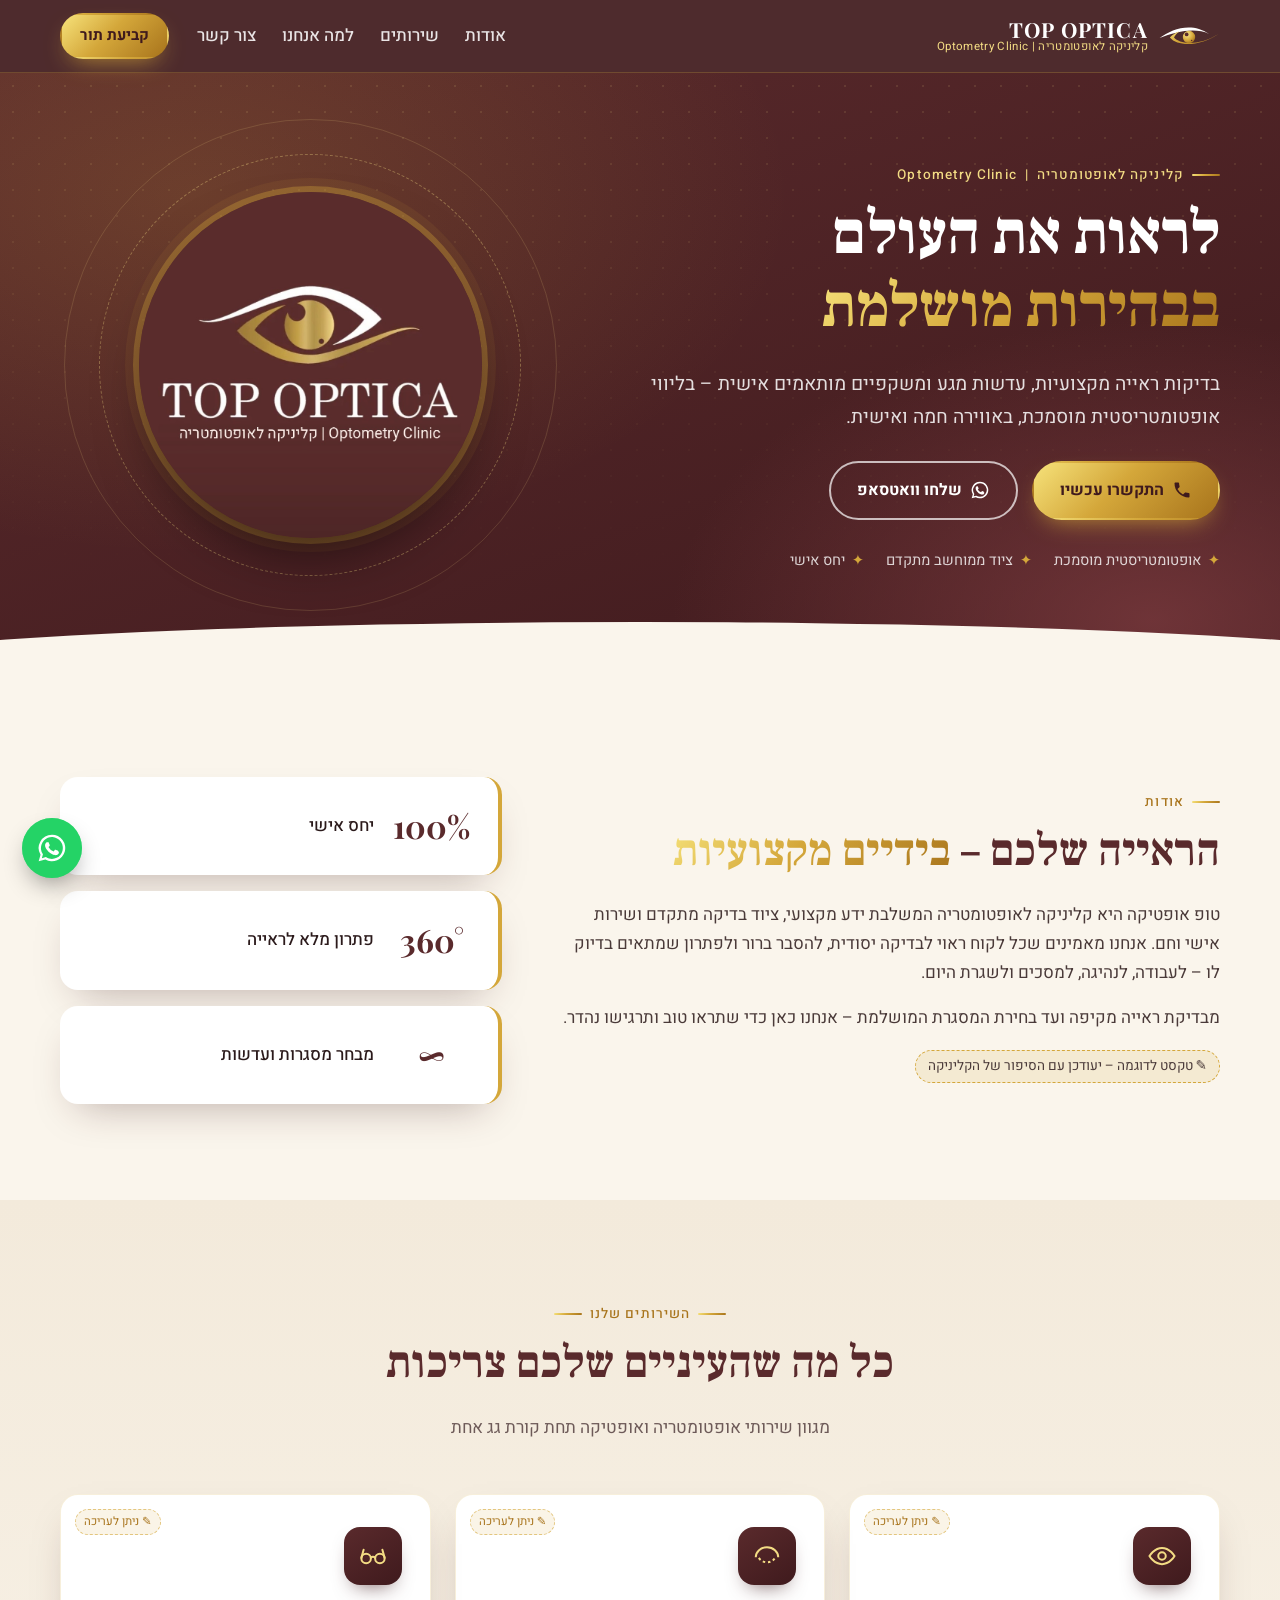
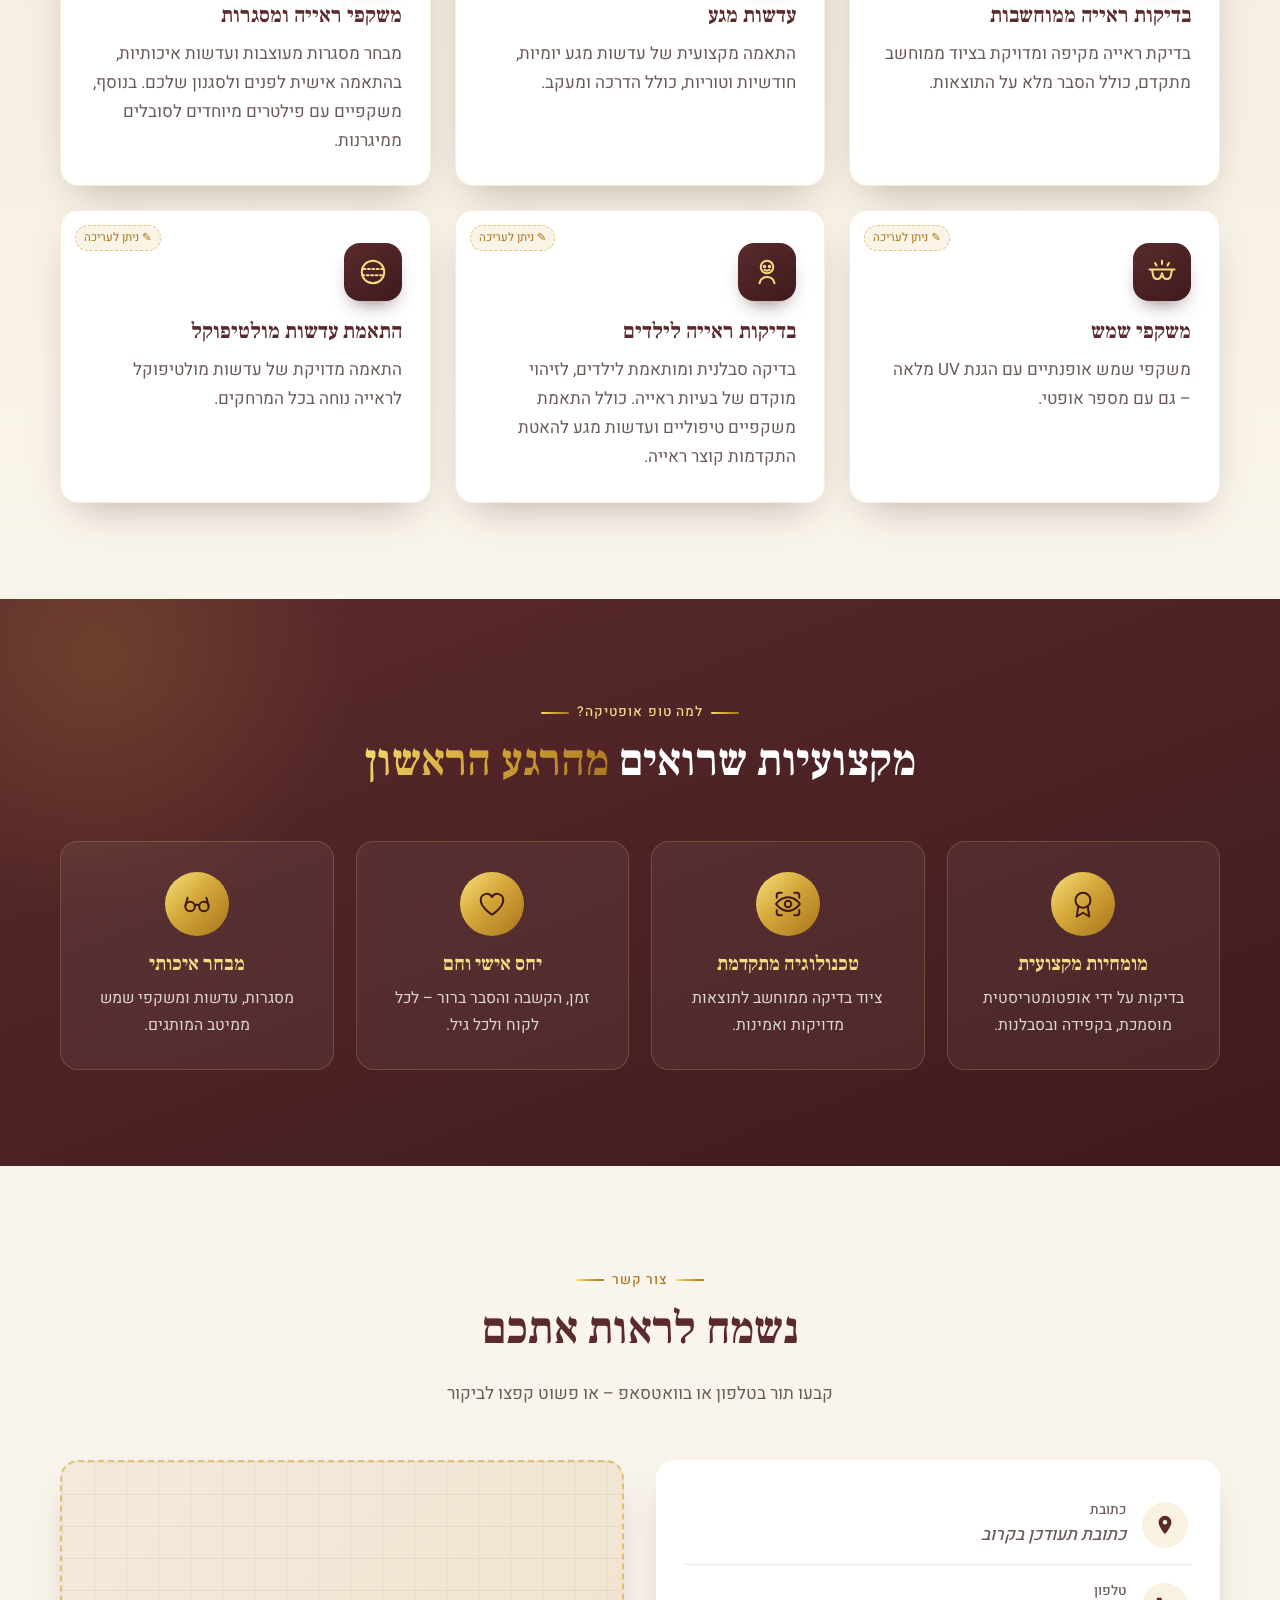
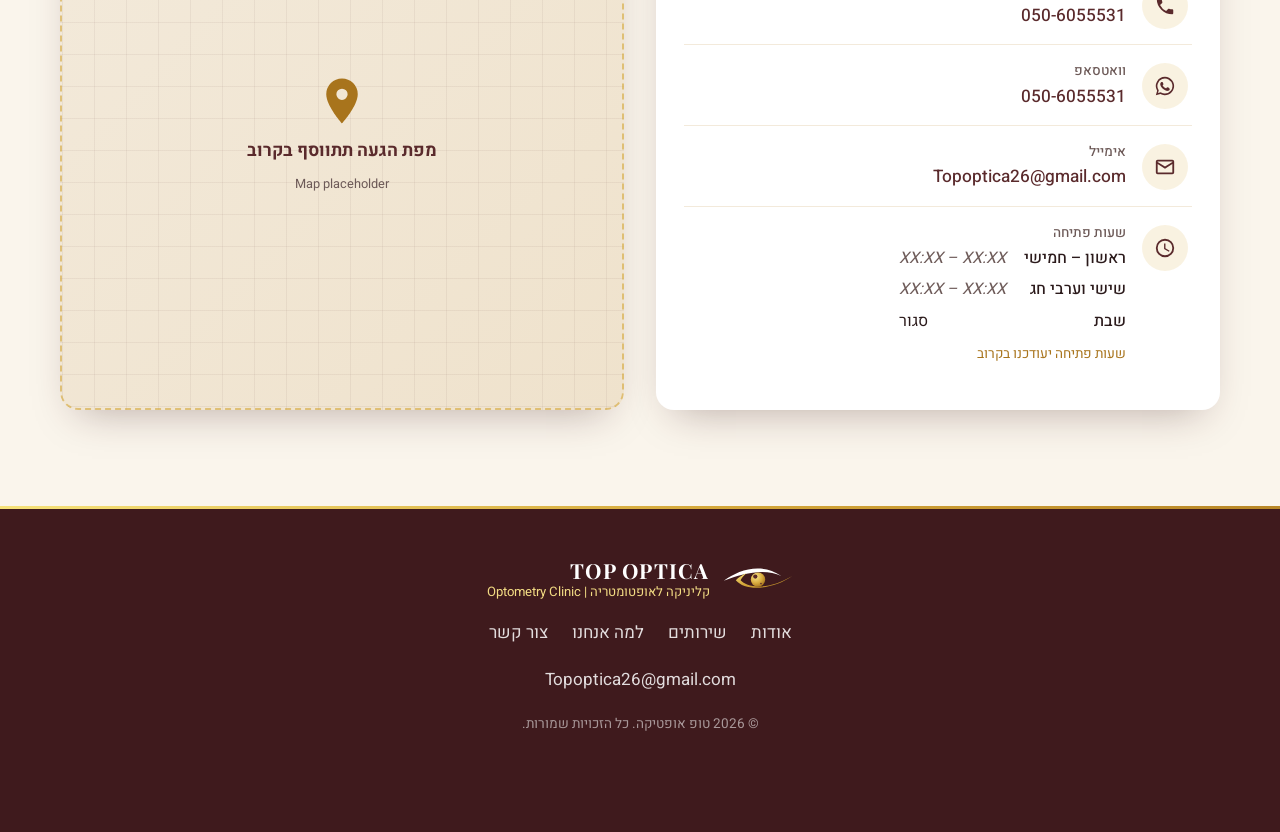
==== index.html @ 01e6b7a3 "Swap logo subtitle sides" ====
<!doctype html>
<html lang="he" dir="rtl">
<head>
  <meta charset="utf-8">
  <meta name="viewport" content="width=device-width, initial-scale=1">
  <title>טופ אופטיקה | Top Optica – קליניקה לאופטומטריה</title>
  <meta name="description" content="טופ אופטיקה – קליניקה לאופטומטריה: בדיקות ראייה ממוחשבות, עדשות מגע, משקפי ראייה ומשקפי שמש, בדיקות ראייה לילדים והתאמת עדשות מולטיפוקל. יחס אישי ומקצועי.">
  <meta name="theme-color" content="#5a2a2c">
  <!-- Open Graph / social share. Update og:url once the site is live. -->
  <meta property="og:type" content="website">
  <meta property="og:locale" content="he_IL">
  <meta property="og:site_name" content="Top Optica | טופ אופטיקה">
  <meta property="og:title" content="טופ אופטיקה | Top Optica – קליניקה לאופטומטריה">
  <meta property="og:description" content="בדיקות ראייה, עדשות מגע ומשקפיים – ביחס אישי ומקצועי.">
  <meta property="og:image" content="assets/logo.jpg">
  <meta property="og:url" content="">
  <meta name="twitter:card" content="summary_large_image">
  <link rel="icon" type="image/svg+xml" href="assets/favicon.svg">
  <link rel="apple-touch-icon" href="assets/logo.jpg">
  <link rel="preconnect" href="https://fonts.googleapis.com">
  <link rel="preconnect" href="https://fonts.gstatic.com" crossorigin>
  <link href="https://fonts.googleapis.com/css2?family=Frank+Ruhl+Libre:wght@500;700;900&family=Heebo:wght@300;400;500;700&family=Playfair+Display:wght@600;700&display=swap" rel="stylesheet">
  <link rel="stylesheet" href="assets/styles.css">
</head>
<body>
  <a class="skip-link" href="#main">דילוג לתוכן הראשי</a>

  <!-- ===== HEADER ===== -->
  <header class="site-header" id="top">
    <div class="container header-inner">
      <a class="brand" href="#top" aria-label="טופ אופטיקה – חזרה לראש העמוד">
        <svg class="brand-mark" viewBox="0 0 120 60" aria-hidden="true" focusable="false"><use href="#eye-mark"/></svg>
        <span class="brand-text">
          <span class="brand-name">TOP OPTICA</span>
          <span class="brand-sub"><span>קליניקה לאופטומטריה</span> | <span lang="en" dir="ltr">Optometry Clinic</span></span>
        </span>
      </a>
      <button class="nav-toggle" aria-expanded="false" aria-controls="site-nav" aria-label="פתיחת תפריט">
        <span></span><span></span><span></span>
      </button>
      <nav class="site-nav" id="site-nav" aria-label="ניווט ראשי">
        <ul>
          <li><a href="#about">אודות</a></li>
          <li><a href="#services">שירותים</a></li>
          <li><a href="#why">למה אנחנו</a></li>
          <li><a href="#contact">צור קשר</a></li>
        </ul>
        <a class="btn btn-gold btn-sm" data-href="tel" href="#contact">קביעת תור</a>
      </nav>
    </div>
  </header>

  <main id="main">
    <!-- ===== HERO ===== -->
    <section class="hero" aria-labelledby="hero-title">
      <div class="hero-deco" aria-hidden="true"></div>
      <div class="container hero-inner">
        <div class="hero-copy reveal">
          <p class="eyebrow"><span>קליניקה לאופטומטריה</span> | <span lang="en" dir="ltr">Optometry Clinic</span></p>
          <h1 id="hero-title">לראות את העולם <span class="gold-text">בבהירות מושלמת</span></h1>
          <p class="lead">בדיקות ראייה מקצועיות, עדשות מגע ומשקפיים מותאמים אישית – בליווי אופטומטריסטית מוסמכת, באווירה חמה ואישית.</p>
          <div class="hero-cta">
            <a class="btn btn-gold" data-href="tel" href="#contact">
              <svg aria-hidden="true" viewBox="0 0 24 24"><use href="#i-phone"/></svg>
              <span>התקשרו עכשיו</span>
            </a>
            <a class="btn btn-outline" data-href="whatsapp" href="#contact" target="_blank" rel="noopener">
              <svg aria-hidden="true" viewBox="0 0 24 24"><use href="#i-whatsapp"/></svg>
              <span>שלחו וואטסאפ</span>
            </a>
          </div>
          <ul class="hero-badges">
            <li>אופטומטריסטית מוסמכת</li>
            <li>ציוד ממוחשב מתקדם</li>
            <li>יחס אישי</li>
          </ul>
        </div>
        <div class="hero-visual reveal" aria-hidden="true">
          <div class="logo-frame">
            <img src="assets/logo-hero.jpg" alt="" width="1072" height="1079">
          </div>
          <div class="ring ring-1"></div>
          <div class="ring ring-2"></div>
        </div>
      </div>
    </section>

    <!-- ===== ABOUT ===== -->
    <section class="section about" id="about" aria-labelledby="about-title">
      <div class="container about-inner">
        <div class="about-text reveal">
          <p class="eyebrow dark">אודות</p>
          <h2 id="about-title">הראייה שלכם – <span class="gold-text">בידיים מקצועיות</span></h2>
          <!-- EDITABLE: about text – replace with the clinic's real story -->
          <p>טופ אופטיקה היא קליניקה לאופטומטריה המשלבת ידע מקצועי, ציוד בדיקה מתקדם ושירות אישי וחם. אנחנו מאמינים שכל לקוח ראוי לבדיקה יסודית, להסבר ברור ולפתרון שמתאים בדיוק לו – לעבודה, לנהיגה, למסכים ולשגרת היום.</p>
          <p>מבדיקת ראייה מקיפה ועד בחירת המסגרת המושלמת – אנחנו כאן כדי שתראו טוב ותרגישו נהדר.</p>
          <p class="placeholder-note" data-placeholder>✎ טקסט לדוגמה – יעודכן עם הסיפור של הקליניקה</p>
        </div>
        <div class="about-stats reveal">
          <div class="stat"><span class="stat-num">100%</span><span class="stat-label">יחס אישי</span></div>
          <div class="stat"><span class="stat-num">360°</span><span class="stat-label">פתרון מלא לראייה</span></div>
          <div class="stat"><span class="stat-num">∞</span><span class="stat-label">מבחר מסגרות ועדשות</span></div>
        </div>
      </div>
    </section>

    <!-- ===== SERVICES (EDITABLE: list is generated from SERVICES in assets/config.js) ===== -->
    <section class="section services" id="services" aria-labelledby="services-title">
      <div class="container">
        <div class="section-head reveal">
          <p class="eyebrow dark">השירותים שלנו</p>
          <h2 id="services-title">כל מה שהעיניים שלכם צריכות</h2>
          <p class="section-sub">מגוון שירותי אופטומטריה ואופטיקה תחת קורת גג אחת</p>
        </div>
        <div class="cards" id="services-list">
          <!-- Cards are rendered by assets/main.js from SITE_CONFIG.services -->
        </div>
        <noscript><p class="section-sub">בדיקות ראייה ממוחשבות · עדשות מגע · משקפי ראייה ומסגרות · משקפי שמש · בדיקות ראייה לילדים · התאמת עדשות מולטיפוקל</p></noscript>
      </div>
    </section>

    <!-- ===== WHY US ===== -->
    <section class="section why" id="why" aria-labelledby="why-title">
      <div class="container">
        <div class="section-head reveal">
          <p class="eyebrow">למה טופ אופטיקה?</p>
          <h2 id="why-title">מקצועיות שרואים <span class="gold-text">מהרגע הראשון</span></h2>
        </div>
        <div class="why-grid">
          <div class="why-item reveal"><div class="why-icon"><svg viewBox="0 0 24 24" aria-hidden="true"><use href="#i-award"/></svg></div><h3>מומחיות מקצועית</h3><p>בדיקות על ידי אופטומטריסטית מוסמכת, בקפידה ובסבלנות.</p></div>
          <div class="why-item reveal"><div class="why-icon"><svg viewBox="0 0 24 24" aria-hidden="true"><use href="#i-scan"/></svg></div><h3>טכנולוגיה מתקדמת</h3><p>ציוד בדיקה ממוחשב לתוצאות מדויקות ואמינות.</p></div>
          <div class="why-item reveal"><div class="why-icon"><svg viewBox="0 0 24 24" aria-hidden="true"><use href="#i-heart"/></svg></div><h3>יחס אישי וחם</h3><p>זמן, הקשבה והסבר ברור – לכל לקוח ולכל גיל.</p></div>
          <div class="why-item reveal"><div class="why-icon"><svg viewBox="0 0 24 24" aria-hidden="true"><use href="#i-glasses"/></svg></div><h3>מבחר איכותי</h3><p>מסגרות, עדשות ומשקפי שמש ממיטב המותגים.</p></div>
        </div>
      </div>
    </section>

    <!-- ===== CONTACT (EDITABLE: all values come from assets/config.js) ===== -->
    <section class="section contact" id="contact" aria-labelledby="contact-title">
      <div class="container">
        <div class="section-head reveal">
          <p class="eyebrow dark">צור קשר</p>
          <h2 id="contact-title">נשמח לראות אתכם</h2>
          <p class="section-sub">קבעו תור בטלפון או בוואטסאפ – או פשוט קפצו לביקור</p>
        </div>
        <div class="contact-grid">
          <ul class="contact-list reveal">
            <li>
              <span class="c-icon"><svg viewBox="0 0 24 24" aria-hidden="true"><use href="#i-pin"/></svg></span>
              <div><h3>כתובת</h3><p data-bind="address">כתובת תעודכן בקרוב</p></div>
            </li>
            <li>
              <span class="c-icon"><svg viewBox="0 0 24 24" aria-hidden="true"><use href="#i-phone"/></svg></span>
              <div><h3>טלפון</h3><p><a data-href="tel" data-bind="phone" href="#contact" dir="ltr">05X-XXXXXXX</a></p></div>
            </li>
            <li>
              <span class="c-icon"><svg viewBox="0 0 24 24" aria-hidden="true"><use href="#i-whatsapp"/></svg></span>
              <div><h3>וואטסאפ</h3><p><a data-href="whatsapp" data-bind="whatsappDisplay" href="#contact" target="_blank" rel="noopener" dir="ltr">05X-XXXXXXX</a></p></div>
            </li>
            <li>
              <span class="c-icon"><svg viewBox="0 0 24 24" aria-hidden="true"><use href="#i-mail"/></svg></span>
              <div><h3>אימייל</h3><p><a data-href="email" data-bind="email" href="mailto:Topoptica26@gmail.com" dir="ltr">Topoptica26@gmail.com</a></p></div>
            </li>
            <li>
              <span class="c-icon"><svg viewBox="0 0 24 24" aria-hidden="true"><use href="#i-clock"/></svg></span>
              <div><h3>שעות פתיחה</h3><table class="hours" id="hours-table"><tbody><tr><td>שעות פתיחה יעודכנו בקרוב</td></tr></tbody></table></div>
            </li>
          </ul>
          <div class="map-box reveal" id="map-box">
            <!-- Map: set SITE_CONFIG.mapEmbedUrl in assets/config.js to show a Google Maps iframe here -->
            <div class="map-placeholder">
              <svg viewBox="0 0 24 24" aria-hidden="true"><use href="#i-pin"/></svg>
              <p>מפת הגעה תתווסף בקרוב</p>
              <span>Map placeholder</span>
            </div>
          </div>
        </div>
      </div>
    </section>
  </main>

  <!-- ===== FOOTER ===== -->
  <footer class="site-footer">
    <div class="container footer-inner">
      <div class="footer-brand">
        <svg class="brand-mark" viewBox="0 0 120 60" aria-hidden="true"><use href="#eye-mark"/></svg>
        <div><strong>TOP OPTICA</strong><span><span>קליניקה לאופטומטריה</span> | <span lang="en" dir="ltr">Optometry Clinic</span></span></div>
      </div>
      <nav class="footer-nav" aria-label="ניווט תחתון">
        <a href="#about">אודות</a><a href="#services">שירותים</a><a href="#why">למה אנחנו</a><a href="#contact">צור קשר</a>
      </nav>
      <p class="footer-email"><a data-href="email" data-bind="email" href="mailto:Topoptica26@gmail.com" dir="ltr">Topoptica26@gmail.com</a></p>
      <div class="footer-social" id="footer-social"></div>
      <p class="copy">© <span id="year">2026</span> טופ אופטיקה. כל הזכויות שמורות.</p>
    </div>
  </footer>

  <!-- Floating WhatsApp button -->
  <a class="wa-float" data-href="whatsapp" href="#contact" target="_blank" rel="noopener" aria-label="שליחת הודעת וואטסאפ">
    <svg viewBox="0 0 24 24" aria-hidden="true"><use href="#i-whatsapp"/></svg>
  </a>

  <!-- ===== SVG SPRITE: eye mark (recreation of the logo symbol, transparent) + icons ===== -->
  <svg width="0" height="0" style="position:absolute" aria-hidden="true">
    <defs>
      <linearGradient id="gold-line" x1="0" y1="0" x2="1" y2="1"><stop offset="0" stop-color="#f6e27a"/><stop offset=".45" stop-color="#d4a73a"/><stop offset="1" stop-color="#a8741c"/></linearGradient>
      <radialGradient id="gold-pupil" cx=".35" cy=".3" r=".8"><stop offset="0" stop-color="#f8e58c"/><stop offset=".55" stop-color="#d9ac3f"/><stop offset="1" stop-color="#9c6a18"/></radialGradient>
      <symbol id="eye-mark" viewBox="0 0 120 60">
        <path class="eye-top" d="M3 33 C28 14 66 2 99 25 C72 12 36 20 3 33 Z" fill="#fff"/>
        <path d="M23 32 C28 27 34 23 41 20 C36 25 33 28 31 32 C42 45 78 49 117 25 C86 47 40 52 23 32 Z" fill="url(#gold-line)"/>
        <circle cx="60" cy="31" r="12" fill="url(#gold-pupil)"/>
        <circle cx="55.5" cy="26" r="3.6" fill="#5a2a2c"/>
        <circle cx="65" cy="37.5" r="1.4" fill="#5a2a2c"/>
      </symbol>
      <symbol id="i-phone" viewBox="0 0 24 24"><path fill="currentColor" d="M6.6 10.8a15.1 15.1 0 0 0 6.6 6.6l2.2-2.2c.3-.3.7-.4 1-.2 1.1.4 2.3.6 3.6.6.6 0 1 .4 1 1V20c0 .6-.4 1-1 1A17 17 0 0 1 3 4c0-.6.4-1 1-1h3.5c.6 0 1 .4 1 1 0 1.3.2 2.5.6 3.6.1.3 0 .7-.2 1z"/></symbol>
      <symbol id="i-whatsapp" viewBox="0 0 24 24"><path fill="currentColor" d="M12 2a10 10 0 0 0-8.6 15.1L2 22l5-1.3A10 10 0 1 0 12 2zm0 18.2c-1.5 0-3-.4-4.3-1.2l-.3-.2-3 .8.8-2.9-.2-.3A8.2 8.2 0 1 1 12 20.2zm4.5-6.1c-.2-.1-1.5-.7-1.7-.8-.2-.1-.4-.1-.6.1l-.8 1c-.1.2-.3.2-.5.1a6.7 6.7 0 0 1-3.3-2.9c-.3-.4.2-.4.7-1.4.1-.2 0-.3 0-.4l-.8-1.8c-.2-.5-.4-.4-.6-.4h-.5c-.2 0-.4.1-.7.3-.2.3-.9.9-.9 2.2s.9 2.5 1 2.7c.1.2 1.8 2.8 4.4 3.9 1.6.7 2.3.8 3.1.6.5-.1 1.5-.6 1.7-1.2.2-.6.2-1.1.2-1.2-.1-.1-.3-.2-.5-.3z"/></symbol>
      <symbol id="i-pin" viewBox="0 0 24 24"><path fill="currentColor" d="M12 2a7 7 0 0 0-7 7c0 5.2 7 13 7 13s7-7.8 7-13a7 7 0 0 0-7-7zm0 9.5A2.5 2.5 0 1 1 12 6.5a2.5 2.5 0 0 1 0 5z"/></symbol>
      <symbol id="i-clock" viewBox="0 0 24 24"><path fill="currentColor" d="M12 2a10 10 0 1 0 0 20 10 10 0 0 0 0-20zm0 18a8 8 0 1 1 0-16 8 8 0 0 1 0 16zm.5-13H11v6l5.2 3.2.8-1.3-4.5-2.7z"/></symbol>
      <symbol id="i-mail" viewBox="0 0 24 24"><path fill="currentColor" d="M4 4h16a2 2 0 0 1 2 2v12a2 2 0 0 1-2 2H4a2 2 0 0 1-2-2V6a2 2 0 0 1 2-2zm0 2v.5l8 5 8-5V6H4zm16 2.8-8 5-8-5V18h16V8.8z"/></symbol>
      <symbol id="i-award" viewBox="0 0 24 24"><path fill="none" stroke="currentColor" stroke-width="1.6" stroke-linecap="round" stroke-linejoin="round" d="M12 15a6 6 0 1 0 0-12 6 6 0 0 0 0 12zM8.2 13.9 7 22l5-3 5 3-1.2-8.1"/></symbol>
      <symbol id="i-scan" viewBox="0 0 24 24"><path fill="none" stroke="currentColor" stroke-width="1.6" stroke-linecap="round" d="M3 7V5a2 2 0 0 1 2-2h2M17 3h2a2 2 0 0 1 2 2v2M21 17v2a2 2 0 0 1-2 2h-2M7 21H5a2 2 0 0 1-2-2v-2M2.5 12S6 6.5 12 6.5 21.5 12 21.5 12 18 17.5 12 17.5 2.5 12 2.5 12z"/><circle cx="12" cy="12" r="2.6" fill="none" stroke="currentColor" stroke-width="1.6"/></symbol>
      <symbol id="i-heart" viewBox="0 0 24 24"><path fill="none" stroke="currentColor" stroke-width="1.6" stroke-linejoin="round" d="M12 20.5S3 15 3 8.8A4.8 4.8 0 0 1 12 6.4a4.8 4.8 0 0 1 9 2.4C21 15 12 20.5 12 20.5z"/></symbol>
      <symbol id="i-glasses" viewBox="0 0 24 24"><g fill="none" stroke="currentColor" stroke-width="1.6" stroke-linecap="round"><circle cx="6.5" cy="14" r="3.8"/><circle cx="17.5" cy="14" r="3.8"/><path d="M10.3 13.4a2.2 2.2 0 0 1 3.4 0M2.7 13.5 4.5 7M21.3 13.5 19.5 7"/></g></symbol>
      <symbol id="i-eye" viewBox="0 0 24 24"><g fill="none" stroke="currentColor" stroke-width="1.6"><path d="M2 12s3.6-6.5 10-6.5S22 12 22 12s-3.6 6.5-10 6.5S2 12 2 12z"/><circle cx="12" cy="12" r="3"/></g></symbol>
      <symbol id="i-lens" viewBox="0 0 24 24"><g fill="none" stroke="currentColor" stroke-width="1.6"><path d="M3 13c0-4.4 4-8 9-8s9 3.6 9 8"/><path d="M5.5 13.5c1.6 2.5 4 3.5 6.5 3.5s4.9-1 6.5-3.5" stroke-dasharray="2 2.2"/></g></symbol>
      <symbol id="i-sun" viewBox="0 0 24 24"><g fill="none" stroke="currentColor" stroke-width="1.6" stroke-linecap="round"><path d="M2 10h20M4 10l1 5.2a3 3 0 0 0 3 2.3h.4a3 3 0 0 0 2.9-2.2L12 12.5l.7 2.8a3 3 0 0 0 2.9 2.2h.4a3 3 0 0 0 3-2.3L20 10"/><path d="M12 3v2.5M6.5 4.8 7.6 6.8M17.5 4.8l-1.1 2"/></g></symbol>
      <symbol id="i-child" viewBox="0 0 24 24"><g fill="none" stroke="currentColor" stroke-width="1.6" stroke-linecap="round"><circle cx="12" cy="8" r="5"/><circle cx="10" cy="7.5" r=".6" fill="currentColor"/><circle cx="14" cy="7.5" r=".6" fill="currentColor"/><path d="M10 10.2c1.2.9 2.8.9 4 0M6 21c.8-3.4 3.2-5 6-5s5.2 1.6 6 5"/></g></symbol>
      <symbol id="i-multi" viewBox="0 0 24 24"><g fill="none" stroke="currentColor" stroke-width="1.6" stroke-linecap="round"><path d="M12 3c5 0 9 4 9 9s-4 9-9 9-9-4-9-9 4-9 9-9z"/><path d="M4.5 9.5h15M3.6 14.5h16.8" stroke-dasharray="1.5 2"/></g></symbol>
    </defs>
  </svg>

  <script src="assets/config.js"></script>
  <script src="assets/main.js"></script>
</body>
</html>
---- assets/styles.css ----
/* ==== Top Optica – styles ==== */
:root{
  --burgundy:#5a2a2c; --burgundy-deep:#3f1a1d; --burgundy-soft:#7a3a3e;
  --gold:#d4a73a; --gold-light:#f3dc84; --gold-dark:#a8741c;
  --cream:#faf5ec; --cream-2:#f3eadb; --ink:#2b1a1b; --muted:#6d5a58; --white:#fff;
  --grad-gold:linear-gradient(135deg,#f6e27a 0%,#d4a73a 45%,#a8741c 100%);
  --radius:18px; --shadow:0 18px 40px -18px rgba(63,26,29,.35);
  --serif:"Frank Ruhl Libre","Playfair Display",Georgia,serif;
  --sans:"Heebo","Assistant",system-ui,-apple-system,"Segoe UI",Arial,sans-serif;
  --header-h:72px;
}
*,*::before,*::after{box-sizing:border-box}
html{scroll-behavior:smooth;scroll-padding-top:calc(var(--header-h) + 12px)}
body{margin:0;font-family:var(--sans);color:var(--ink);background:var(--cream);line-height:1.7;font-size:17px;-webkit-font-smoothing:antialiased;overflow-x:hidden}
img,svg{display:block;max-width:100%}
a{color:inherit}
h1,h2,h3{font-family:var(--serif);line-height:1.2;margin:0 0 .5em;font-weight:700}
p{margin:0 0 1em}
.container{width:min(1160px,100% - 40px);margin-inline:auto}
.skip-link{position:absolute;inset-inline-start:12px;top:-60px;background:var(--gold);color:var(--burgundy-deep);padding:10px 16px;border-radius:10px;z-index:200;font-weight:700;transition:top .2s}
.skip-link:focus{top:12px}
:focus-visible{outline:3px solid var(--gold);outline-offset:3px;border-radius:6px}
.gold-text{background:var(--grad-gold);-webkit-background-clip:text;background-clip:text;color:transparent}
.eyebrow{font-size:.85rem;letter-spacing:.08em;font-weight:500;color:var(--gold-light);margin-bottom:.8em;display:inline-flex;align-items:center;gap:.6em}
.eyebrow::before{content:"";width:28px;height:2px;background:var(--grad-gold);border-radius:2px}
.eyebrow.dark{color:var(--gold-dark)}
.is-placeholder{color:var(--muted);font-style:italic}
.placeholder-note{display:inline-block;font-size:.85rem;background:rgba(212,167,58,.14);color:var(--gold-dark);padding:4px 12px;border-radius:999px;border:1px dashed var(--gold)}

/* Buttons */
.btn{display:inline-flex;align-items:center;justify-content:center;gap:.55em;padding:.85em 1.6em;border-radius:999px;font-weight:700;text-decoration:none;font-size:1rem;border:2px solid transparent;transition:transform .2s,box-shadow .2s,background .2s,color .2s;cursor:pointer;white-space:nowrap}
.btn svg{width:20px;height:20px}
.btn-gold{background:var(--grad-gold);color:var(--burgundy-deep);box-shadow:0 10px 24px -10px rgba(212,167,58,.8)}
.btn-gold:hover{transform:translateY(-2px);box-shadow:0 14px 30px -10px rgba(212,167,58,.9)}
.btn-outline{border-color:rgba(255,255,255,.7);color:var(--white)}
.btn-outline:hover{background:var(--white);color:var(--burgundy)}
.btn-sm{padding:.55em 1.2em;font-size:.95rem}

/* Header */
.site-header{position:sticky;top:0;z-index:100;background:rgba(63,26,29,.92);backdrop-filter:blur(10px);-webkit-backdrop-filter:blur(10px);border-bottom:1px solid rgba(212,167,58,.25);transition:box-shadow .3s}
.site-header.scrolled{box-shadow:0 10px 30px -12px rgba(0,0,0,.45)}
.header-inner{display:flex;align-items:center;justify-content:space-between;height:var(--header-h);gap:16px}
.brand{display:flex;align-items:center;gap:10px;text-decoration:none;color:var(--white)}
.brand-mark{width:62px;height:31px;flex:none}
.brand-text{display:flex;flex-direction:column;line-height:1.1}
.brand-name{font-family:"Playfair Display",var(--serif);font-size:1.3rem;letter-spacing:.06em;font-weight:700}
.brand-sub{font-size:.72rem;color:var(--gold-light);letter-spacing:.03em}
.site-nav{display:flex;align-items:center;gap:28px}
.site-nav ul{list-style:none;display:flex;gap:26px;margin:0;padding:0}
.site-nav ul a{color:rgba(255,255,255,.88);text-decoration:none;font-weight:500;position:relative;padding:6px 0}
.site-nav ul a::after{content:"";position:absolute;inset-inline:0;bottom:0;height:2px;background:var(--grad-gold);transform:scaleX(0);transition:transform .25s}
.site-nav ul a:hover{color:var(--white)}
.site-nav ul a:hover::after{transform:scaleX(1)}
.nav-toggle{display:none;background:none;border:0;width:44px;height:44px;padding:10px;cursor:pointer}
.nav-toggle span{display:block;height:2px;background:var(--white);margin:5px 0;border-radius:2px;transition:transform .3s,opacity .3s}
.nav-open .nav-toggle span:nth-child(1){transform:translateY(7px) rotate(45deg)}
.nav-open .nav-toggle span:nth-child(2){opacity:0}
.nav-open .nav-toggle span:nth-child(3){transform:translateY(-7px) rotate(-45deg)}

/* Hero */
.hero{position:relative;overflow:hidden;color:var(--white);background:radial-gradient(1000px 600px at 15% 20%,rgba(212,167,58,.18),transparent 60%),radial-gradient(800px 500px at 90% 90%,rgba(122,58,62,.8),transparent 60%),linear-gradient(160deg,var(--burgundy) 0%,var(--burgundy-deep) 100%);padding:72px 0 96px}
.hero-deco{position:absolute;inset:0;background-image:radial-gradient(rgba(243,220,132,.12) 1px,transparent 1px);background-size:26px 26px;mask-image:linear-gradient(to bottom,#000,transparent 85%);-webkit-mask-image:linear-gradient(to bottom,#000,transparent 85%);pointer-events:none}
.hero::after{content:"";position:absolute;inset-inline:0;bottom:-1px;height:60px;background:var(--cream);clip-path:ellipse(70% 100% at 50% 100%)}
.hero-inner{position:relative;display:grid;grid-template-columns:1.1fr .9fr;align-items:center;gap:48px}
.hero h1{font-size:clamp(2.2rem,5vw,3.8rem);font-weight:900;margin-bottom:.4em}
.hero h1 .gold-text{display:inline-block}
.lead{font-size:clamp(1.05rem,1.6vw,1.2rem);color:rgba(255,255,255,.85);max-width:34em}
.hero-cta{display:flex;flex-wrap:wrap;gap:14px;margin:28px 0}
.hero-badges{list-style:none;display:flex;flex-wrap:wrap;gap:10px 22px;padding:0;margin:0;font-size:.92rem;color:rgba(255,255,255,.8)}
.hero-badges li::before{content:"✦";color:var(--gold);margin-inline-end:.45em}
.hero-visual{position:relative;display:grid;place-items:center;aspect-ratio:1;max-width:440px;justify-self:center;width:100%}
.logo-frame{position:relative;z-index:2;width:78%;border-radius:50%;overflow:hidden;box-shadow:0 30px 60px -20px rgba(0,0,0,.6),0 0 0 6px rgba(212,167,58,.35),0 0 0 14px rgba(212,167,58,.08);animation:float 6s ease-in-out infinite}
.logo-frame img{width:100%;height:auto;transform:scale(1.18)}
.ring{position:absolute;border-radius:50%;border:1px solid rgba(243,220,132,.35)}
.ring-1{inset:2%;animation:spin 40s linear infinite;border-style:dashed}
.ring-2{inset:-6%;border-color:rgba(243,220,132,.15)}
@keyframes float{0%,100%{transform:translateY(0)}50%{transform:translateY(-10px)}}
@keyframes spin{to{transform:rotate(360deg)}}

/* Sections */
.section{padding:96px 0}
.section h2{font-size:clamp(1.9rem,3.6vw,2.8rem);color:var(--burgundy)}
.section-head{text-align:center;max-width:680px;margin:0 auto 52px}
.section-head .eyebrow::after{content:"";width:28px;height:2px;background:var(--grad-gold);border-radius:2px}
.section-sub{color:var(--muted);font-size:1.08rem}

/* About */
.about-inner{display:grid;grid-template-columns:1.2fr .8fr;gap:56px;align-items:center}
.about-text p{color:#4a3a39}
.about-stats{display:grid;gap:16px}
.stat{background:var(--white);border-radius:var(--radius);padding:22px 26px;box-shadow:var(--shadow);display:flex;align-items:center;gap:18px;border-inline-start:4px solid var(--gold)}
.stat-num{font-family:"Playfair Display",var(--serif);font-size:2rem;font-weight:700;color:var(--burgundy);min-width:80px;direction:ltr;text-align:center}
.stat-label{font-weight:500;color:var(--ink)}

/* Services */
.services{background:linear-gradient(180deg,var(--cream-2),var(--cream))}
.cards{display:grid;grid-template-columns:repeat(3,1fr);gap:24px}
.card{position:relative;background:var(--white);border-radius:var(--radius);padding:32px 28px 30px;box-shadow:var(--shadow);border:1px solid rgba(212,167,58,.18);transition:transform .3s,box-shadow .3s,border-color .3s;overflow:hidden}
.card::before{content:"";position:absolute;inset-inline:0;top:0;height:4px;background:var(--grad-gold);transform:scaleX(0);transform-origin:right;transition:transform .35s}
.card:hover{transform:translateY(-6px);box-shadow:0 26px 50px -20px rgba(63,26,29,.45);border-color:rgba(212,167,58,.5)}
.card:hover::before{transform:scaleX(1)}
.card-icon{width:58px;height:58px;border-radius:16px;display:grid;place-items:center;background:linear-gradient(145deg,var(--burgundy),var(--burgundy-deep));color:var(--gold-light);margin-bottom:18px;box-shadow:0 10px 20px -10px rgba(63,26,29,.7)}
.card-icon svg{width:30px;height:30px}
.card h3{font-size:1.35rem;color:var(--burgundy)}
.card p{color:var(--muted);margin:0}
.edit-badge{position:absolute;top:14px;inset-inline-end:14px;font-size:.72rem;color:var(--gold-dark);background:rgba(212,167,58,.12);border:1px dashed rgba(212,167,58,.6);padding:2px 8px;border-radius:999px}

/* Why */
.why{background:linear-gradient(160deg,var(--burgundy) 0%,var(--burgundy-deep) 100%);color:var(--white);position:relative;overflow:hidden}
.why::before{content:"";position:absolute;width:520px;height:520px;border-radius:50%;background:radial-gradient(circle,rgba(212,167,58,.18),transparent 70%);top:-200px;left:-160px}
.why h2{color:var(--white)}
.why-grid{position:relative;display:grid;grid-template-columns:repeat(4,1fr);gap:22px}
.why-item{text-align:center;padding:30px 22px;border-radius:var(--radius);background:rgba(255,255,255,.05);border:1px solid rgba(243,220,132,.18);transition:background .3s,transform .3s}
.why-item:hover{background:rgba(255,255,255,.09);transform:translateY(-4px)}
.why-icon{width:64px;height:64px;margin:0 auto 16px;border-radius:50%;display:grid;place-items:center;background:var(--grad-gold);color:var(--burgundy-deep)}
.why-icon svg{width:30px;height:30px}
.why-item h3{font-size:1.25rem;color:var(--gold-light)}
.why-item p{color:rgba(255,255,255,.8);margin:0;font-size:.98rem}

/* Contact */
.contact-grid{display:grid;grid-template-columns:1fr 1fr;gap:32px;align-items:stretch}
.contact-list{list-style:none;margin:0;padding:28px;background:var(--white);border-radius:var(--radius);box-shadow:var(--shadow);display:grid;gap:4px}
.contact-list li{display:flex;gap:16px;align-items:flex-start;padding:14px 4px;border-bottom:1px solid var(--cream-2)}
.contact-list li:last-child{border-bottom:0}
.contact-list h3{font-family:var(--sans);font-size:.85rem;font-weight:500;color:var(--muted);margin:0 0 2px}
.contact-list p{margin:0;font-weight:500;font-size:1.08rem}
.contact-list a{text-decoration:none;color:var(--burgundy)}
.contact-list a:hover{text-decoration:underline}
.contact-list a.is-placeholder{color:var(--muted)}
.c-icon{flex:none;width:46px;height:46px;border-radius:50%;display:grid;place-items:center;background:rgba(212,167,58,.15);color:var(--burgundy)}
.c-icon svg{width:22px;height:22px}
.hours{border-collapse:collapse;font-size:1rem}
.hours th{text-align:start;font-weight:500;padding:2px 0 2px 18px;white-space:nowrap}
.hours td{padding:2px 0;direction:ltr;text-align:left}
.hours .hours-note{direction:rtl;text-align:right;font-size:.85rem;color:var(--gold-dark);padding-top:6px}
.map-box{border-radius:var(--radius);overflow:hidden;min-height:360px;box-shadow:var(--shadow);background:linear-gradient(135deg,var(--cream-2),#efe2cc)}
.map-box iframe{width:100%;height:100%;min-height:360px;border:0;display:block}
.map-placeholder{height:100%;min-height:360px;display:flex;flex-direction:column;align-items:center;justify-content:center;gap:8px;text-align:center;color:var(--burgundy);background-image:linear-gradient(rgba(90,42,44,.06) 1px,transparent 1px),linear-gradient(90deg,rgba(90,42,44,.06) 1px,transparent 1px);background-size:32px 32px;border:2px dashed rgba(212,167,58,.6);border-radius:var(--radius)}
.map-placeholder svg{width:54px;height:54px;color:var(--gold-dark);animation:bob 2.4s ease-in-out infinite}
.map-placeholder p{margin:0;font-weight:700;font-size:1.1rem}
.map-placeholder span{font-size:.8rem;color:var(--muted)}
@keyframes bob{0%,100%{transform:translateY(0)}50%{transform:translateY(-8px)}}

/* Footer */
.site-footer{background:var(--burgundy-deep);color:rgba(255,255,255,.75);padding:48px 0 96px;border-top:3px solid transparent;border-image:var(--grad-gold) 1}
.footer-inner{display:grid;gap:18px;justify-items:center;text-align:center}
.footer-brand{display:flex;align-items:center;gap:12px;color:var(--white)}
.footer-brand .brand-mark{width:72px;height:36px}
.footer-brand div{display:flex;flex-direction:column;text-align:start;line-height:1.3}
.footer-brand strong{font-family:"Playfair Display",var(--serif);font-size:1.3rem;letter-spacing:.06em}
.footer-brand span{font-size:.82rem;color:var(--gold-light)}
.footer-nav{display:flex;flex-wrap:wrap;justify-content:center;gap:8px 24px}
.footer-nav a,.footer-social a,.footer-email a{text-decoration:none;color:rgba(255,255,255,.85)}
.footer-nav a:hover,.footer-social a:hover,.footer-email a:hover{color:var(--gold-light)}
.footer-email{margin:0}
.footer-social{display:flex;gap:18px}
.footer-social:empty{display:none}
.copy{font-size:.85rem;margin:0;color:rgba(255,255,255,.55)}

/* Floating WhatsApp */
.wa-float{position:fixed;bottom:22px;left:22px;z-index:120;width:60px;height:60px;border-radius:50%;background:#25d366;color:#fff;display:grid;place-items:center;box-shadow:0 12px 26px -8px rgba(0,0,0,.45);transition:transform .25s}
.wa-float svg{width:32px;height:32px}
.wa-float::before{content:"";position:absolute;inset:0;border-radius:50%;background:#25d366;opacity:.5;animation:pulse 2.4s ease-out infinite;z-index:-1}
.wa-float:hover{transform:scale(1.08)}
@keyframes pulse{0%{transform:scale(1);opacity:.5}100%{transform:scale(1.6);opacity:0}}

/* Reveal */
.reveal{opacity:0;transform:translateY(24px);transition:opacity .8s ease,transform .8s ease;transition-delay:var(--d,0ms)}
.reveal.in{opacity:1;transform:none}
.no-js .reveal{opacity:1;transform:none}

/* Responsive */
@media (max-width:1000px){
  .cards{grid-template-columns:repeat(2,1fr)}
  .why-grid{grid-template-columns:repeat(2,1fr)}
}
@media (max-width:860px){
  :root{--header-h:64px}
  .nav-toggle{display:block}
  .site-nav{position:fixed;inset:var(--header-h) 0 auto 0;flex-direction:column;align-items:stretch;gap:12px;background:var(--burgundy-deep);padding:18px 20px 26px;border-bottom:1px solid rgba(212,167,58,.3);transform:translateY(-110%);visibility:hidden;transition:transform .35s ease,visibility .35s;z-index:-1}
  .nav-open .site-nav{transform:none;visibility:visible}
  .site-nav ul{flex-direction:column;gap:0}
  .site-nav ul a{display:block;padding:12px 4px;border-bottom:1px solid rgba(255,255,255,.08);font-size:1.1rem}
  .site-nav .btn{align-self:flex-start}
  .hero{padding:44px 0 84px}
  .hero-inner{grid-template-columns:1fr;gap:32px;text-align:center}
  .hero-copy{order:2}
  .hero-visual{order:1;max-width:260px}
  .hero .eyebrow{justify-content:center}
  .lead{margin-inline:auto}
  .hero-cta,.hero-badges{justify-content:center}
  .about-inner,.contact-grid{grid-template-columns:1fr;gap:32px}
  .section{padding:72px 0}
}
@media (max-width:560px){
  body{font-size:16px}
  .cards,.why-grid{grid-template-columns:1fr}
  .brand-mark{width:50px;height:25px}
  .brand-name{font-size:1.1rem}
  .hero-cta .btn{flex:1 1 100%}
  .contact-list{padding:18px}
  .wa-float{width:54px;height:54px;bottom:16px;left:16px}
}
@media (prefers-reduced-motion:reduce){
  *,*::before,*::after{animation:none!important;transition:none!important;scroll-behavior:auto!important}
  .reveal{opacity:1;transform:none}
}
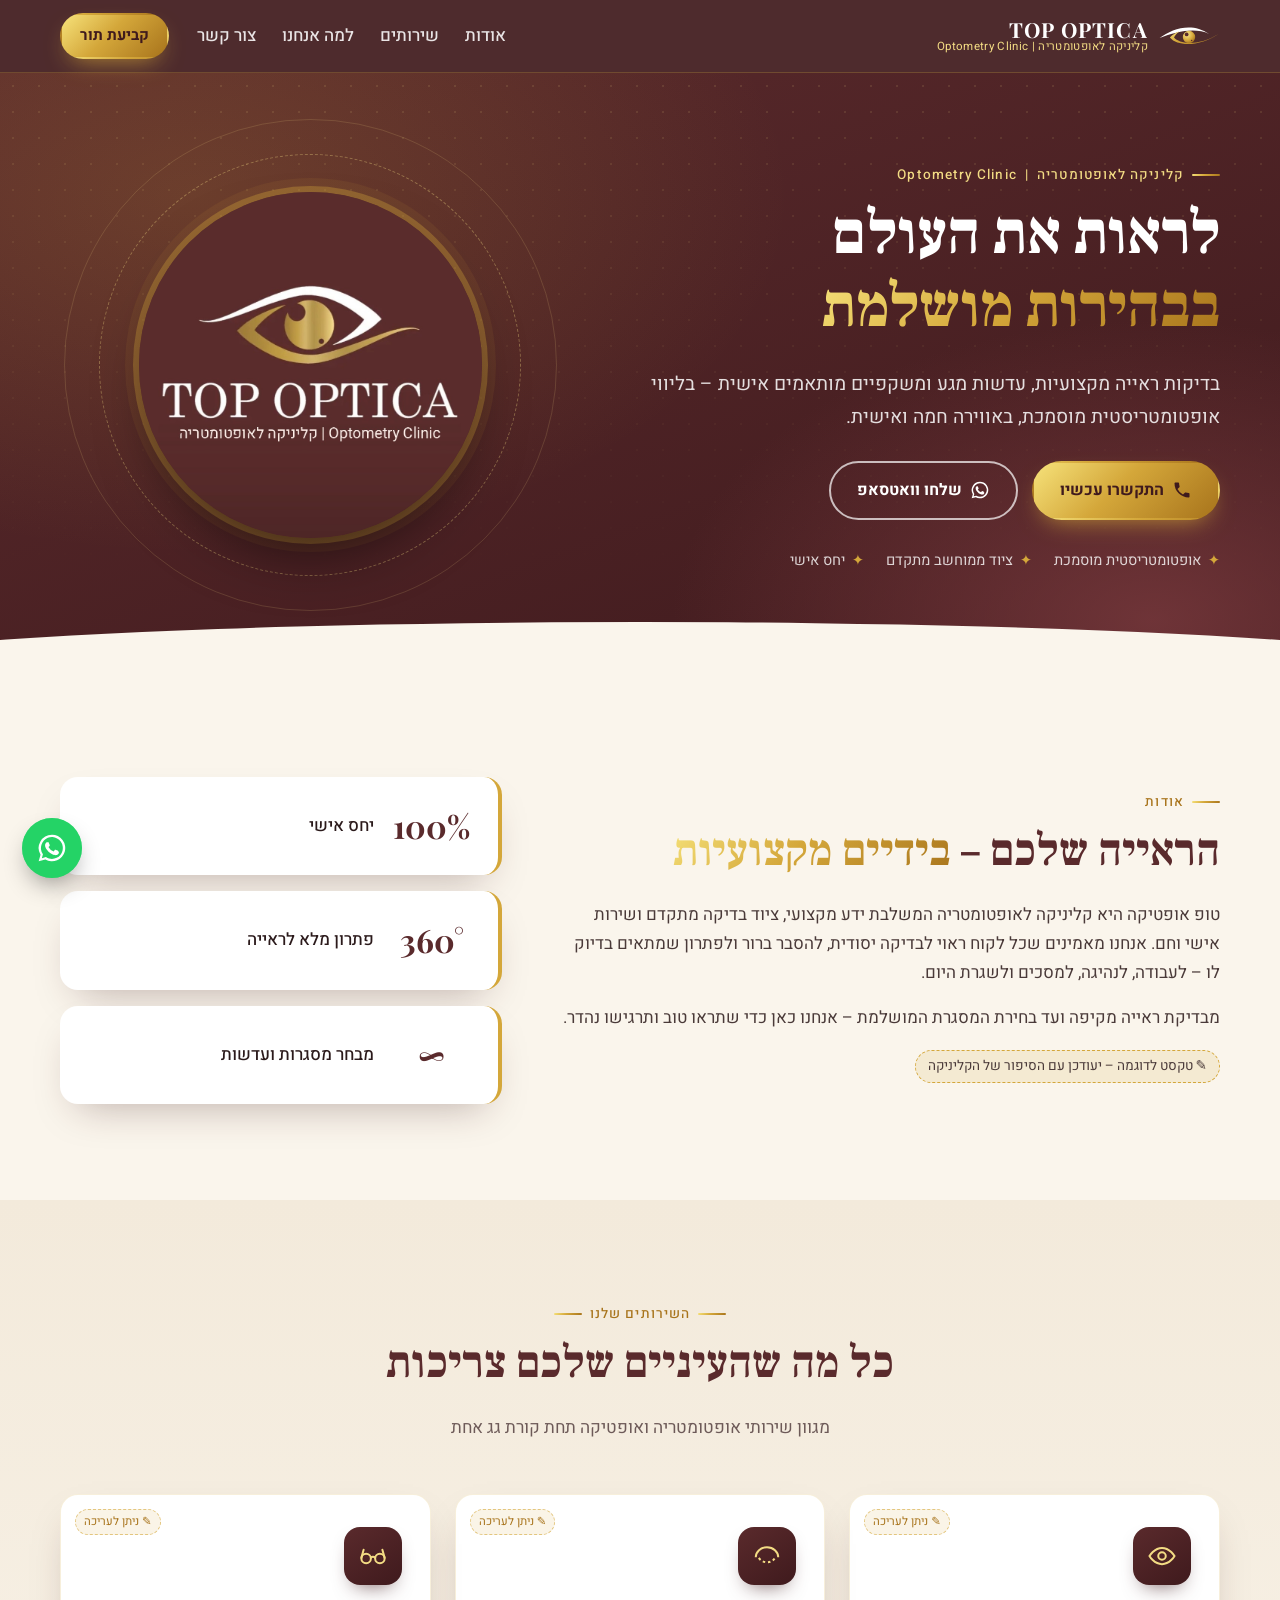
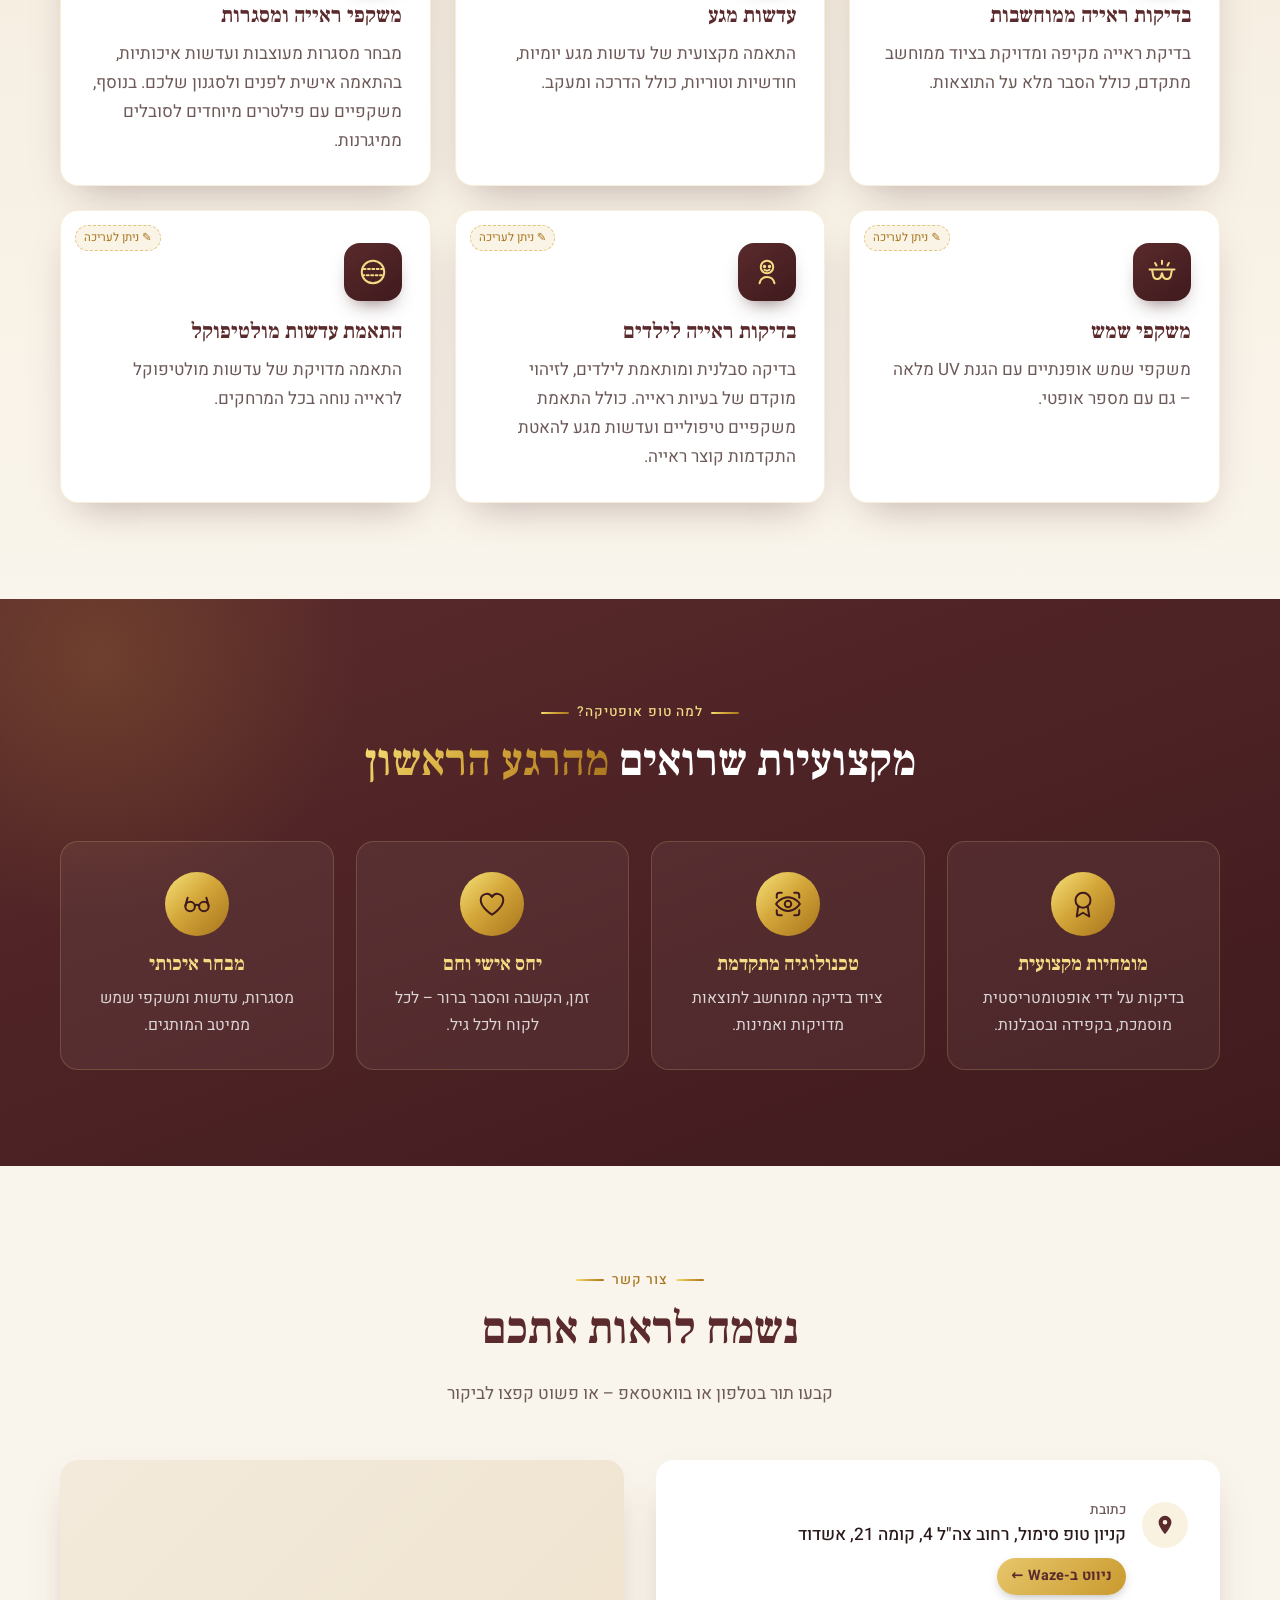
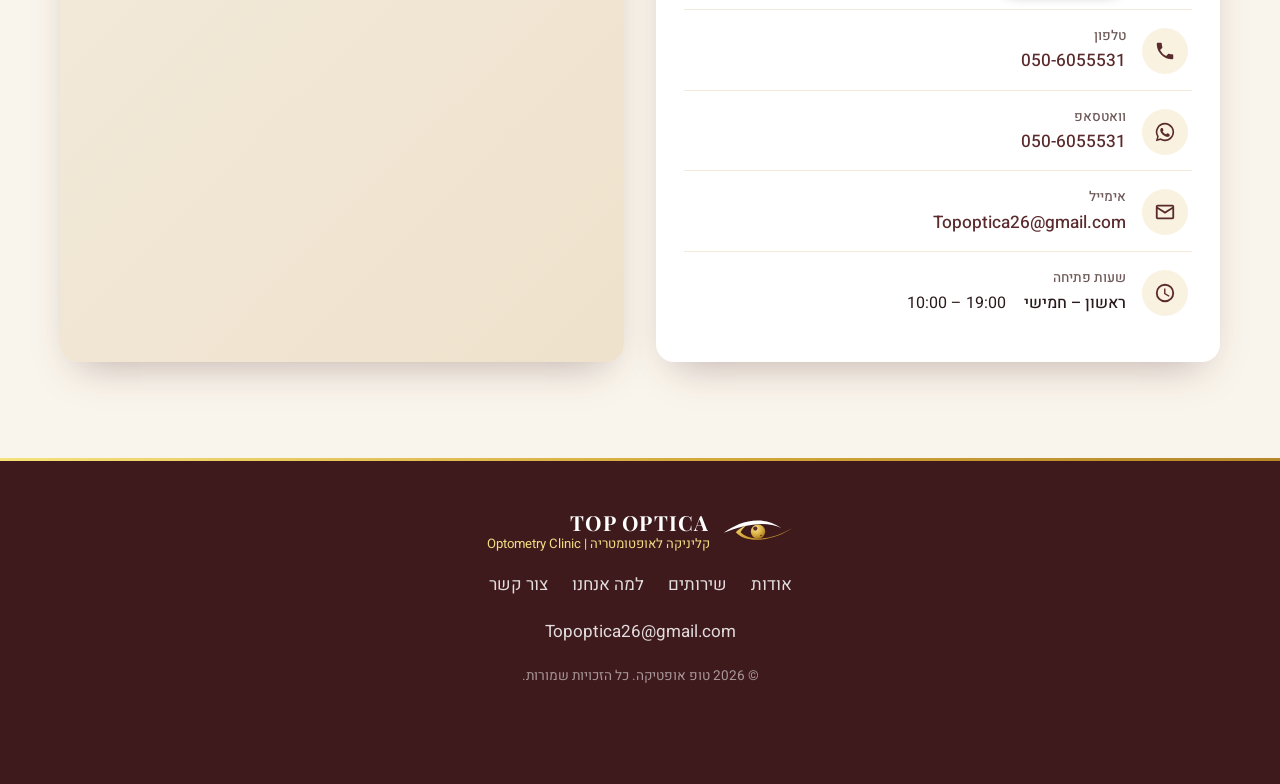
==== commit 1762def5: "Add address, hours, map and Waze link" ====
--- a/index.html
+++ b/index.html
@@ -147,7 +147,7 @@
           <ul class="contact-list reveal">
             <li>
               <span class="c-icon"><svg viewBox="0 0 24 24" aria-hidden="true"><use href="#i-pin"/></svg></span>
-              <div><h3>כתובת</h3><p data-bind="address">כתובת תעודכן בקרוב</p></div>
+              <div><h3>כתובת</h3><p data-bind="address">קניון טופ סימול, רחוב צה"ל 4, קומה 21, אשדוד</p><a class="waze-link" id="waze-link" href="#" target="_blank" rel="noopener" hidden>ניווט ב-Waze ←</a></div>
             </li>
             <li>
               <span class="c-icon"><svg viewBox="0 0 24 24" aria-hidden="true"><use href="#i-phone"/></svg></span>
--- a/assets/styles.css
+++ b/assets/styles.css
@@ -205,3 +205,6 @@
   *,*::before,*::after{animation:none!important;transition:none!important;scroll-behavior:auto!important}
   .reveal{opacity:1;transform:none}
 }
+
+.waze-link{display:inline-flex;align-items:center;gap:.35em;margin-top:.5rem;padding:.4rem .9rem;border-radius:999px;background:linear-gradient(135deg,#e7c66b,#c99a2e);color:#4a1f23;font-weight:700;font-size:.9rem;text-decoration:none;box-shadow:0 4px 12px -4px rgba(0,0,0,.35)}
+.waze-link:hover{filter:brightness(1.07)}
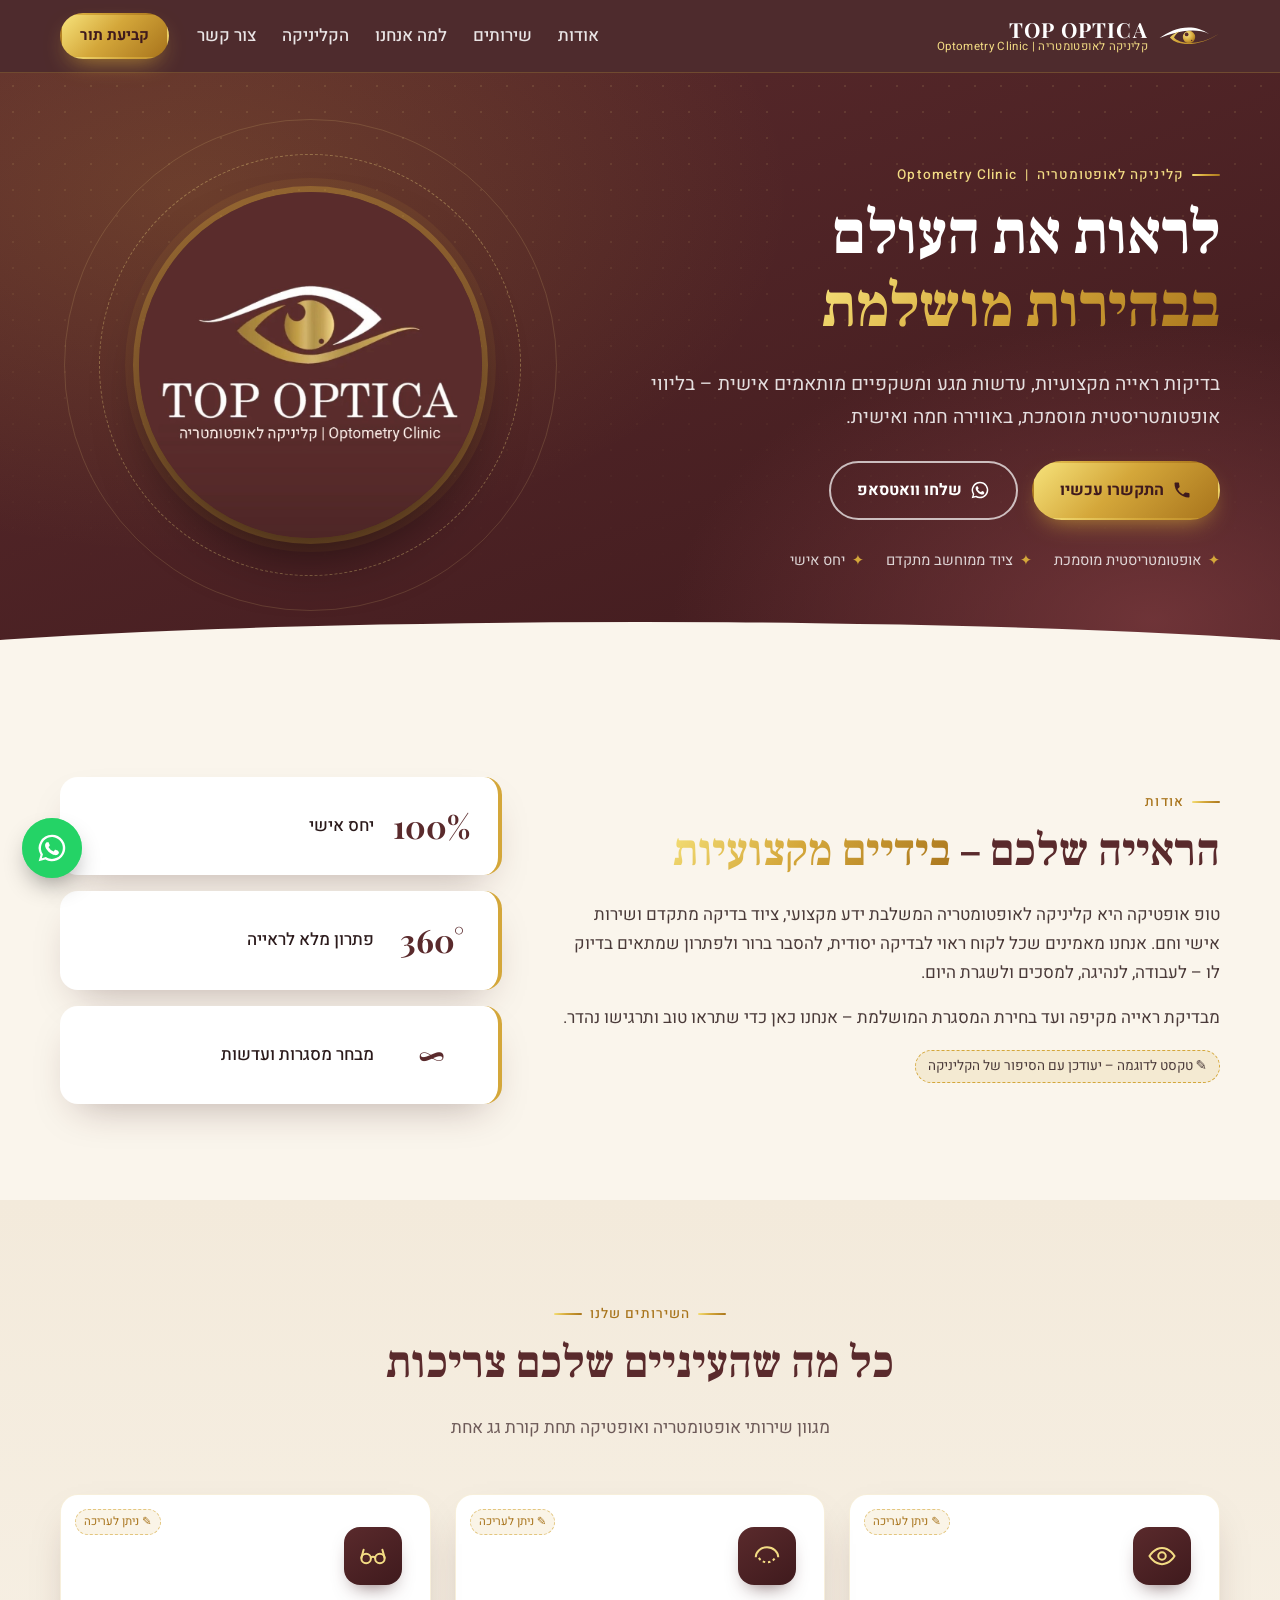
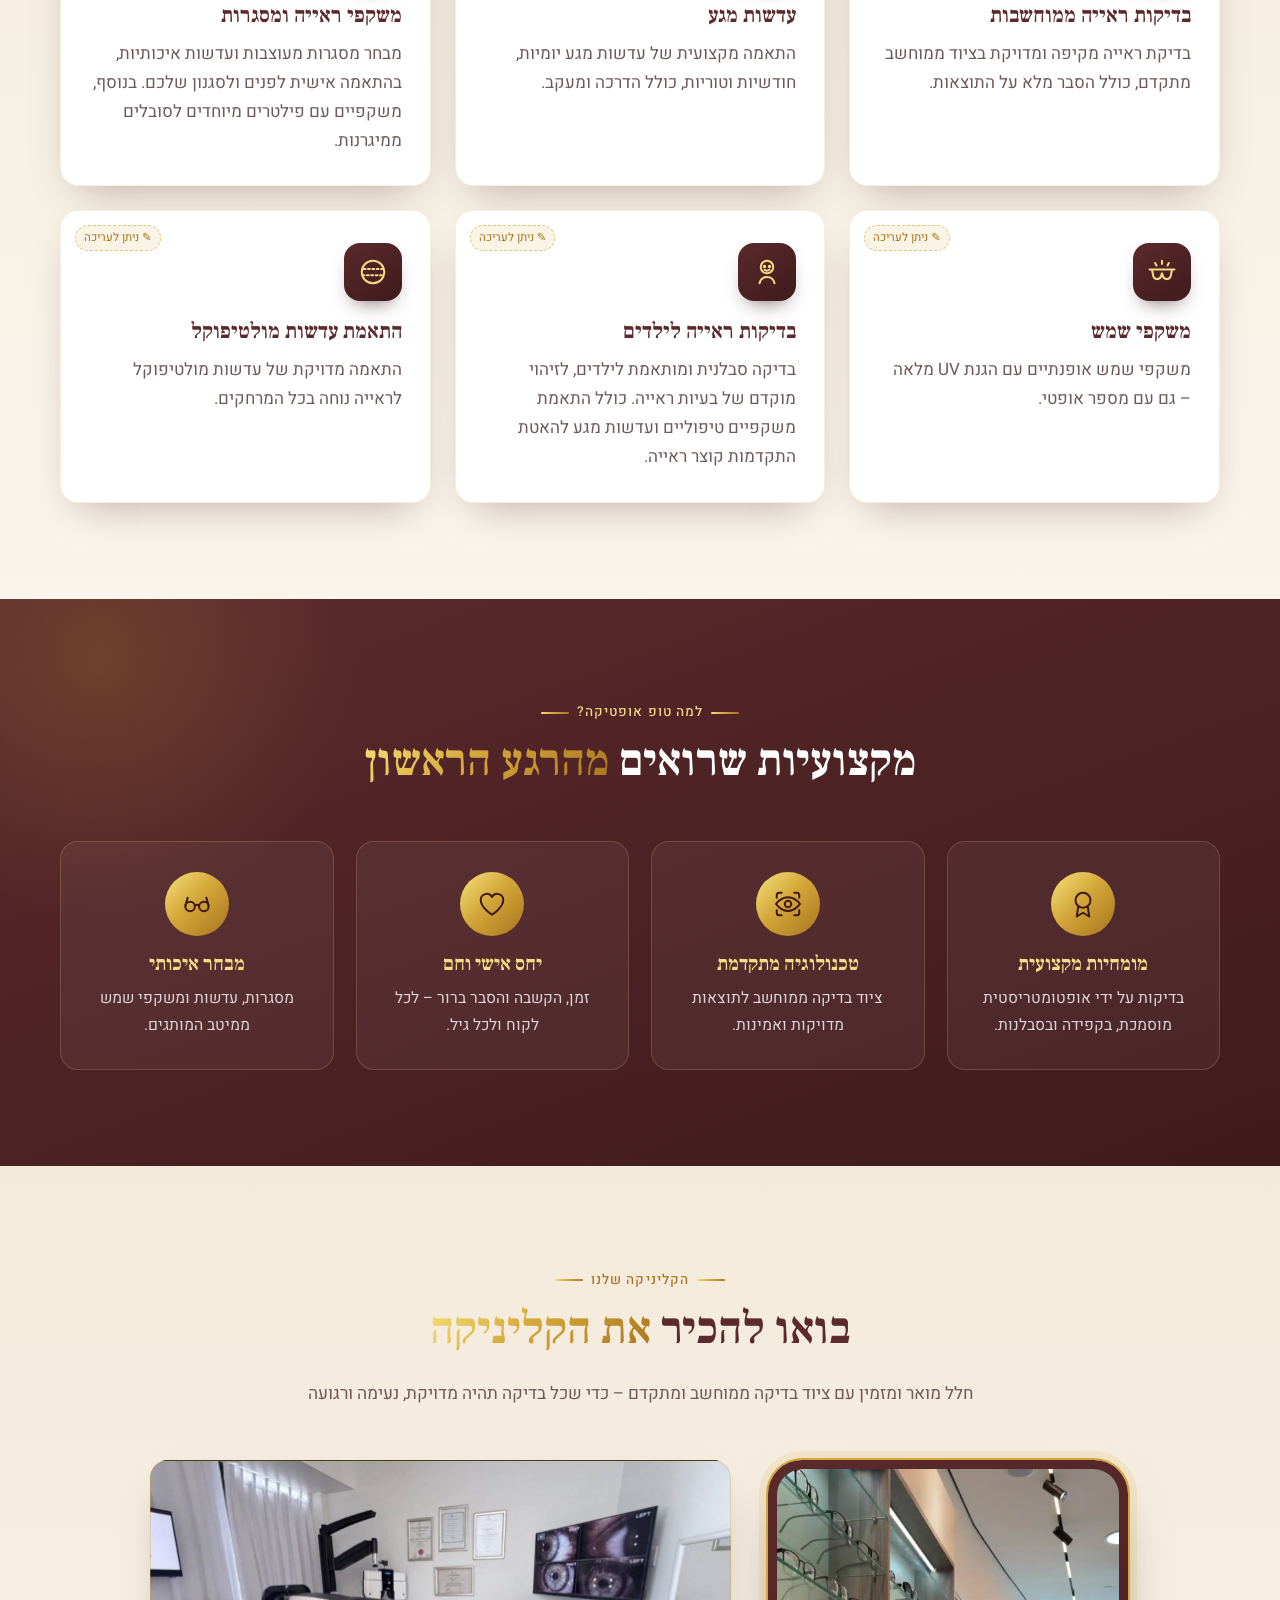
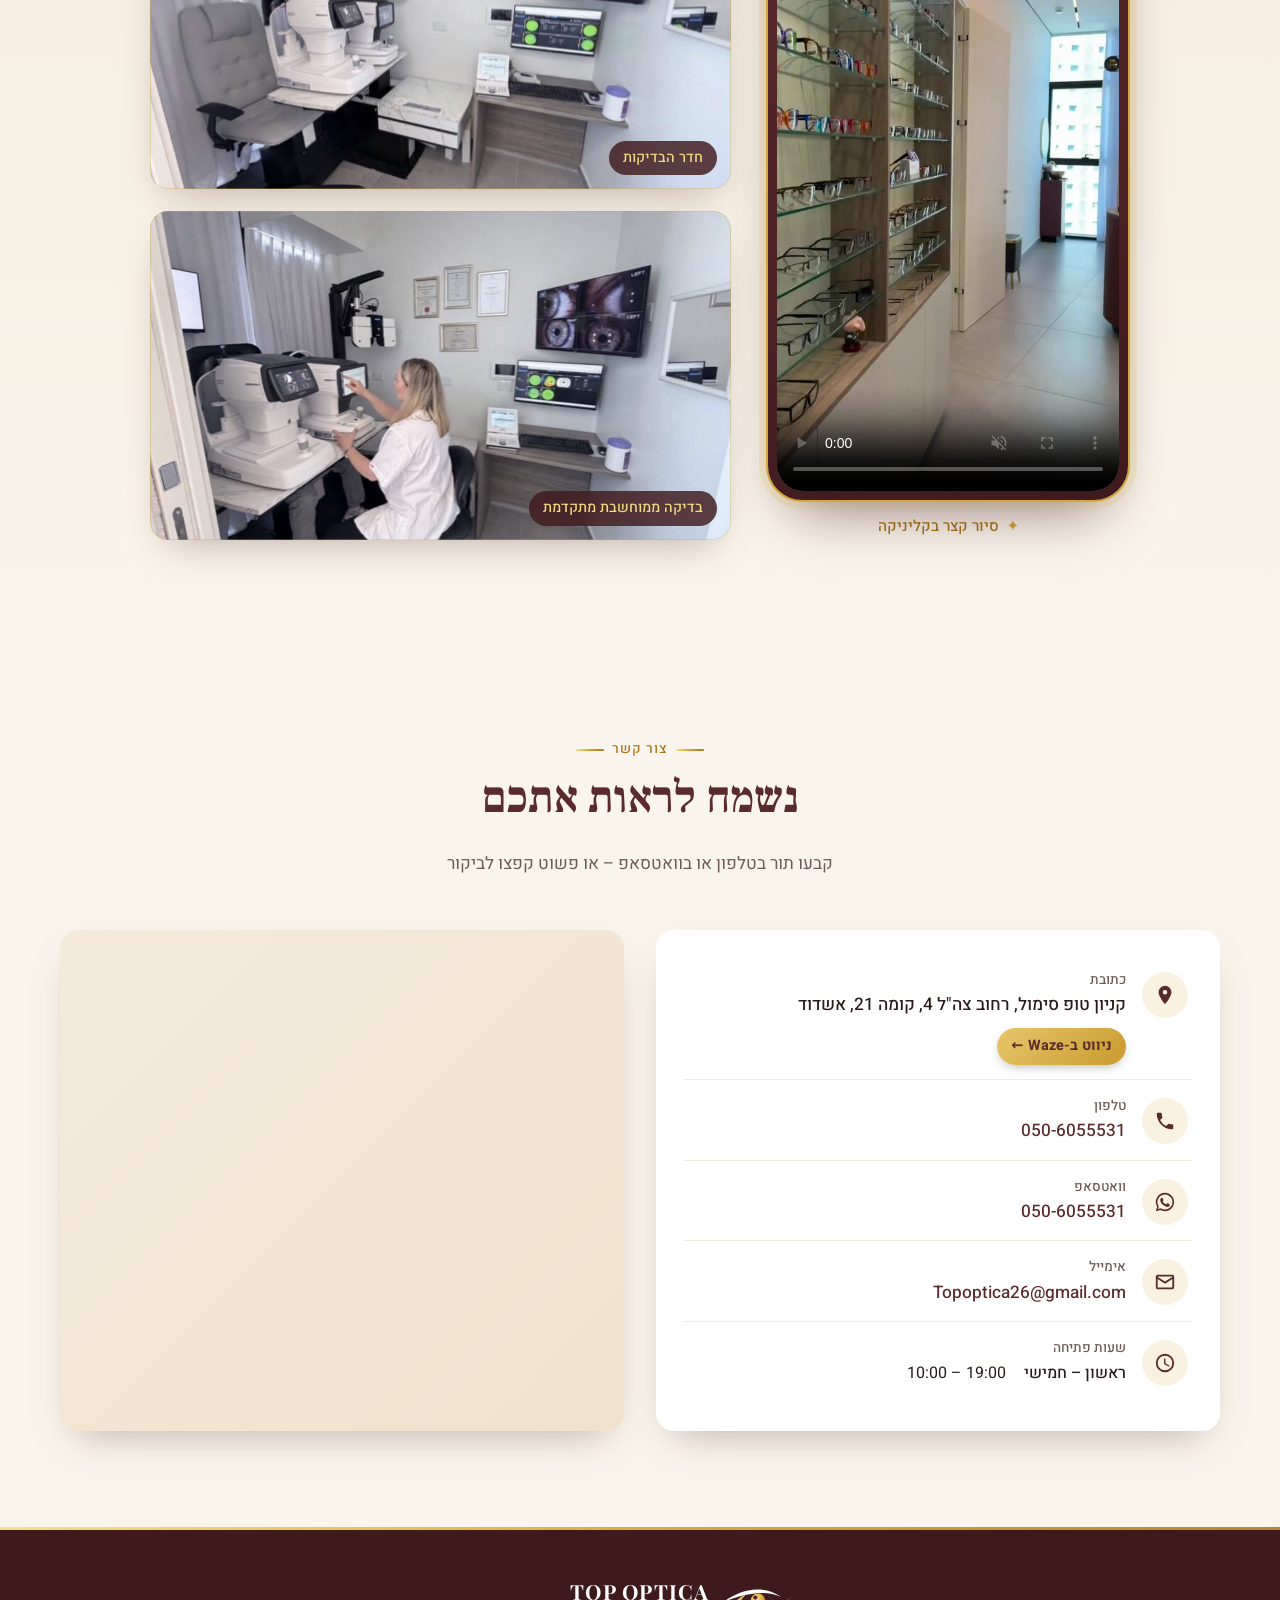
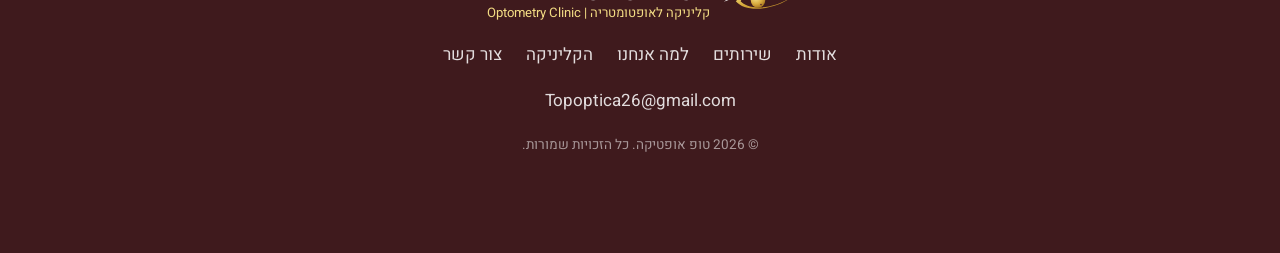
==== commit f7a3f22b: "Add clinic photos and video section" ====
--- a/index.html
+++ b/index.html
@@ -43,6 +43,7 @@
           <li><a href="#about">אודות</a></li>
           <li><a href="#services">שירותים</a></li>
           <li><a href="#why">למה אנחנו</a></li>
+          <li><a href="#clinic">הקליניקה</a></li>
           <li><a href="#contact">צור קשר</a></li>
         </ul>
         <a class="btn btn-gold btn-sm" data-href="tel" href="#contact">קביעת תור</a>
@@ -135,6 +136,39 @@
       </div>
     </section>
 
+    <!-- ===== CLINIC (photos + video tour) ===== -->
+    <section class="section clinic" id="clinic" aria-labelledby="clinic-title">
+      <div class="container">
+        <div class="section-head reveal">
+          <p class="eyebrow dark">הקליניקה שלנו</p>
+          <h2 id="clinic-title">בואו להכיר <span class="gold-text">את הקליניקה</span></h2>
+          <p class="section-sub">חלל מואר ומזמין עם ציוד בדיקה ממוחשב ומתקדם – כדי שכל בדיקה תהיה מדויקת, נעימה ורגועה</p>
+        </div>
+        <div class="clinic-grid">
+          <figure class="clinic-video reveal">
+            <div class="phone-frame">
+              <video id="clinic-video" src="assets/clinic.mp4" poster="assets/clinic-poster.jpg" width="540" height="960" controls muted loop playsinline preload="metadata" aria-label="סרטון סיור בקליניקה של טופ אופטיקה"></video>
+            </div>
+            <figcaption>סיור קצר בקליניקה</figcaption>
+          </figure>
+          <div class="clinic-photos">
+            <button type="button" class="clinic-photo reveal" style="--d:120ms" data-full="assets/clinic-1.jpg" aria-label="הגדלת התמונה: חדר הבדיקות">
+              <img src="assets/clinic-1.jpg" alt="חדר הבדיקות בקליניקה – מכשירי בדיקה ממוחשבים ומסכים להצגת סריקות העין" width="1179" height="660" loading="lazy" decoding="async">
+              <span class="photo-cap">חדר הבדיקות</span>
+            </button>
+            <button type="button" class="clinic-photo reveal" style="--d:220ms" data-full="assets/clinic-2.jpg" aria-label="הגדלת התמונה: בדיקה ממוחשבת">
+              <img src="assets/clinic-2.jpg" alt="האופטומטריסטית מפעילה את מכשיר הבדיקה הממוחשב בחדר הבדיקות" width="1179" height="658" loading="lazy" decoding="async">
+              <span class="photo-cap">בדיקה ממוחשבת מתקדמת</span>
+            </button>
+          </div>
+        </div>
+      </div>
+      <dialog class="lightbox" id="lightbox" aria-label="תצוגת תמונה מוגדלת">
+        <button type="button" class="lightbox-close" aria-label="סגירה">×</button>
+        <img src="" alt="">
+      </dialog>
+    </section>
+
     <!-- ===== CONTACT (EDITABLE: all values come from assets/config.js) ===== -->
     <section class="section contact" id="contact" aria-labelledby="contact-title">
       <div class="container">
@@ -187,7 +221,7 @@
         <div><strong>TOP OPTICA</strong><span><span>קליניקה לאופטומטריה</span> | <span lang="en" dir="ltr">Optometry Clinic</span></span></div>
       </div>
       <nav class="footer-nav" aria-label="ניווט תחתון">
-        <a href="#about">אודות</a><a href="#services">שירותים</a><a href="#why">למה אנחנו</a><a href="#contact">צור קשר</a>
+        <a href="#about">אודות</a><a href="#services">שירותים</a><a href="#why">למה אנחנו</a><a href="#clinic">הקליניקה</a><a href="#contact">צור קשר</a>
       </nav>
       <p class="footer-email"><a data-href="email" data-bind="email" href="mailto:Topoptica26@gmail.com" dir="ltr">Topoptica26@gmail.com</a></p>
       <div class="footer-social" id="footer-social"></div>
--- a/assets/styles.css
+++ b/assets/styles.css
@@ -208,3 +208,29 @@
 
 .waze-link{display:inline-flex;align-items:center;gap:.35em;margin-top:.5rem;padding:.4rem .9rem;border-radius:999px;background:linear-gradient(135deg,#e7c66b,#c99a2e);color:#4a1f23;font-weight:700;font-size:.9rem;text-decoration:none;box-shadow:0 4px 12px -4px rgba(0,0,0,.35)}
 .waze-link:hover{filter:brightness(1.07)}
+
+/* Clinic – photos + video tour */
+.clinic{background:linear-gradient(180deg,var(--cream-2),var(--cream))}
+.clinic-grid{display:grid;grid-template-columns:1fr 1.6fr;gap:36px;max-width:980px;margin-inline:auto;align-items:stretch}
+.clinic-video{margin:0;display:flex;flex-direction:column;align-items:center;gap:14px}
+.phone-frame{position:relative;width:100%;max-width:360px;aspect-ratio:9/16;border-radius:34px;padding:9px;background:linear-gradient(160deg,var(--burgundy),var(--burgundy-deep));box-shadow:0 0 0 2px var(--gold),0 0 0 9px rgba(212,167,58,.14),0 30px 60px -24px rgba(63,26,29,.6)}
+.phone-frame video{width:100%;height:100%;object-fit:cover;border-radius:26px;background:var(--burgundy-deep);display:block}
+.clinic-video figcaption{font-size:.95rem;color:var(--gold-dark);font-weight:500;display:inline-flex;align-items:center;gap:.5em}
+.clinic-video figcaption::before{content:"✦";color:var(--gold)}
+.clinic-photos{display:grid;grid-template-rows:1fr 1fr;gap:22px;min-height:0}
+.clinic-photo{position:relative;display:block;padding:0;border:0;margin:0;cursor:zoom-in;border-radius:var(--radius);overflow:hidden;background:var(--cream-2);box-shadow:var(--shadow);outline-offset:4px;min-height:0;font:inherit;width:100%}
+.clinic-photo img{width:100%;height:100%;object-fit:cover;transition:transform .6s ease}
+.clinic-photo:hover img{transform:scale(1.04)}
+.clinic-photo::after{content:"";position:absolute;inset:0;border-radius:inherit;box-shadow:inset 0 0 0 1px rgba(212,167,58,.35);pointer-events:none}
+.photo-cap{position:absolute;bottom:14px;inset-inline-start:14px;background:rgba(63,26,29,.82);color:var(--gold-light);font-size:.9rem;font-weight:500;padding:5px 14px;border-radius:999px;backdrop-filter:blur(6px);-webkit-backdrop-filter:blur(6px)}
+.lightbox{border:0;padding:0;background:transparent;max-width:min(1100px,94vw);max-height:90vh;overflow:visible}
+.lightbox::backdrop{background:rgba(30,12,14,.85)}
+.lightbox img{max-width:100%;max-height:86vh;border-radius:14px;box-shadow:0 0 0 2px var(--gold),0 30px 60px rgba(0,0,0,.5)}
+.lightbox-close{position:absolute;top:-16px;inset-inline-end:-16px;width:40px;height:40px;border-radius:50%;border:0;background:var(--grad-gold);color:var(--burgundy-deep);font-size:1.6rem;line-height:1;cursor:pointer;box-shadow:0 6px 16px rgba(0,0,0,.4)}
+@media (max-width:860px){
+  .clinic-grid{grid-template-columns:1fr;gap:26px;max-width:560px}
+  .phone-frame{max-width:300px}
+  .clinic-photos{grid-template-rows:none}
+  .clinic-photo{aspect-ratio:16/9}
+  .lightbox-close{top:8px;inset-inline-end:8px}
+}
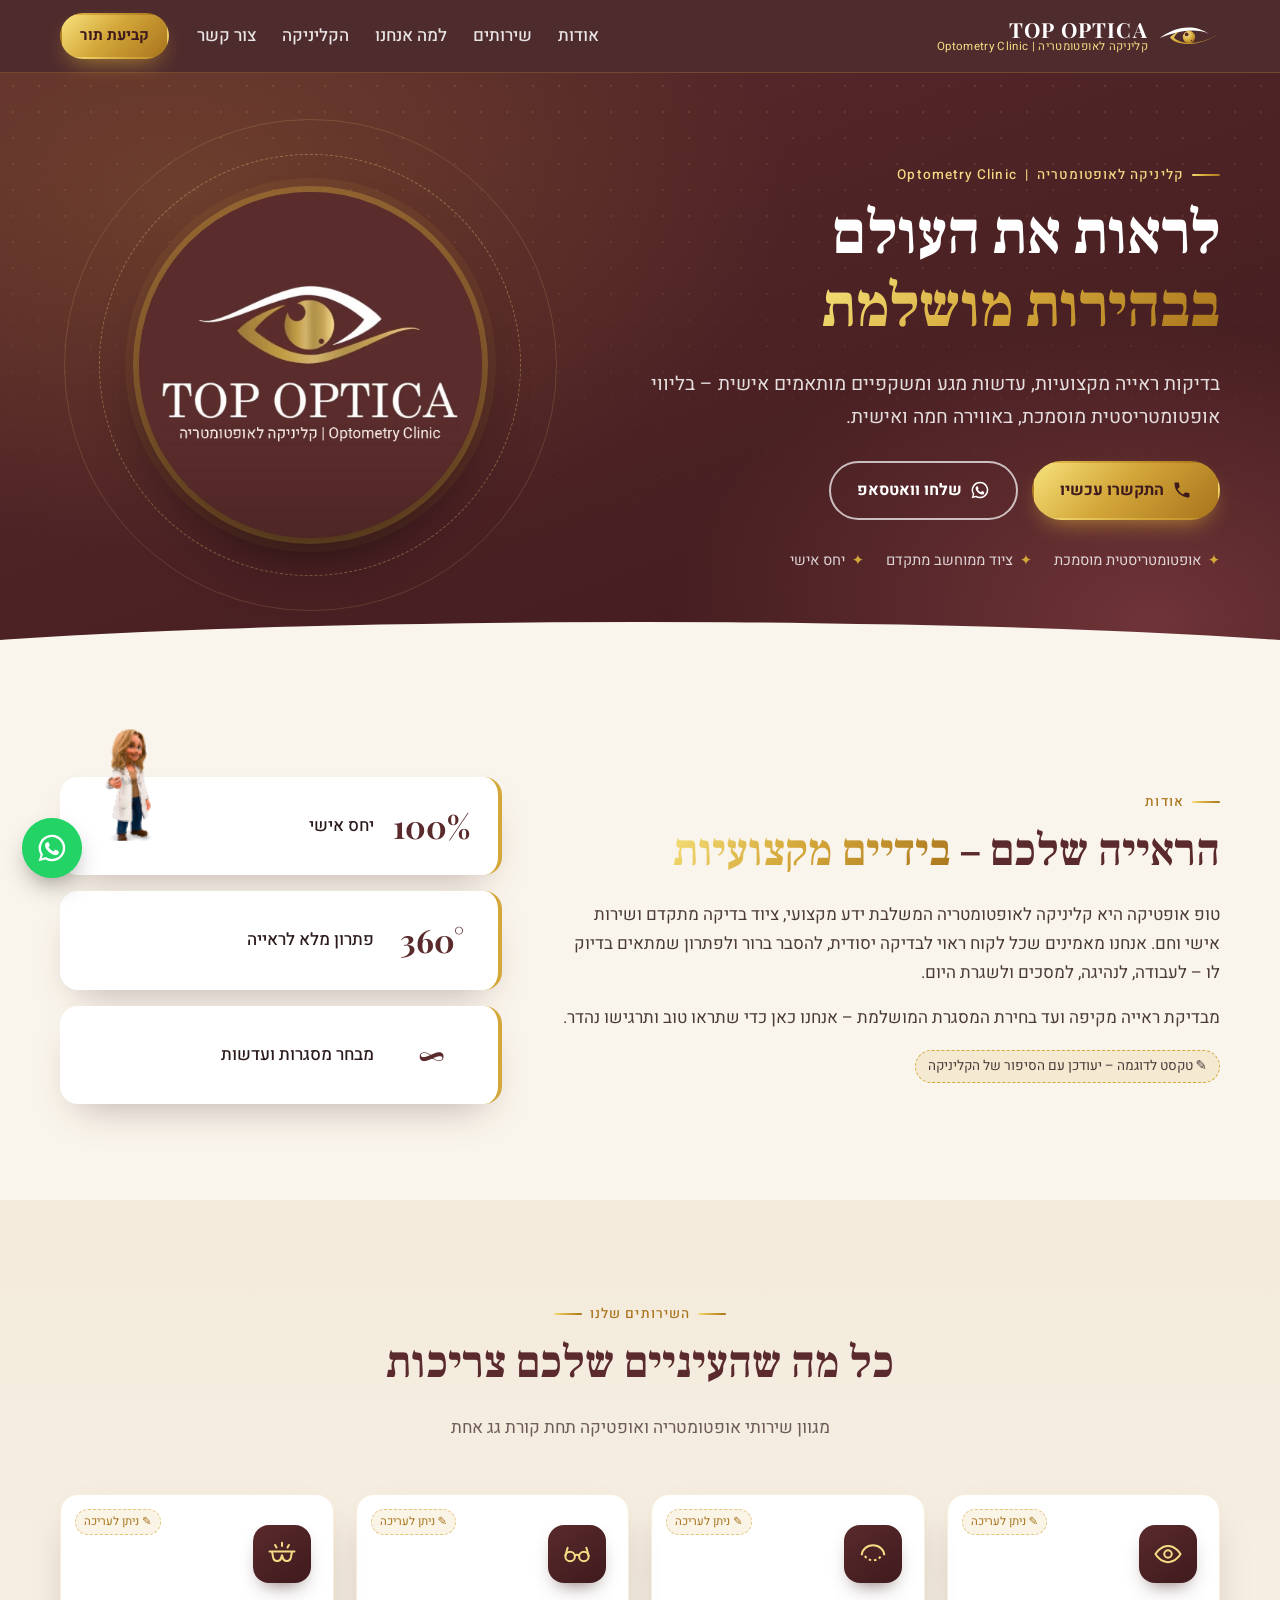
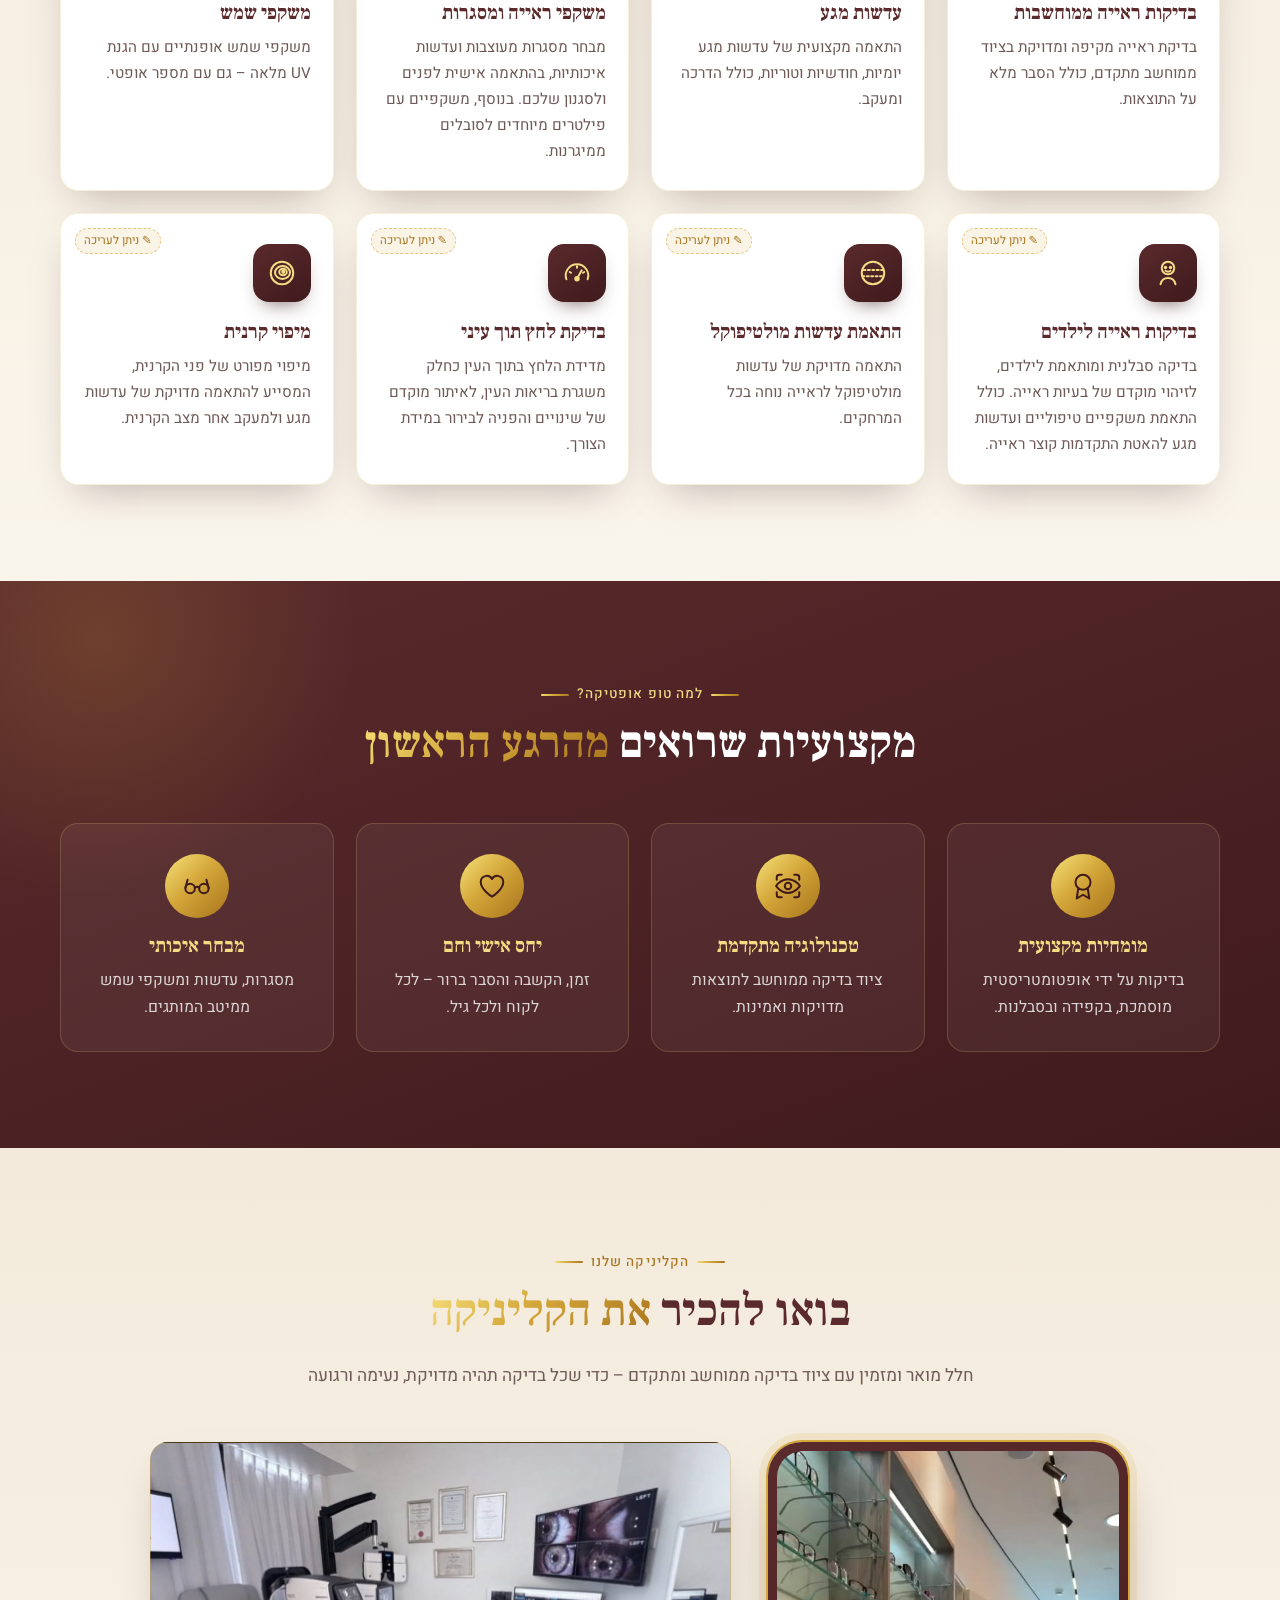
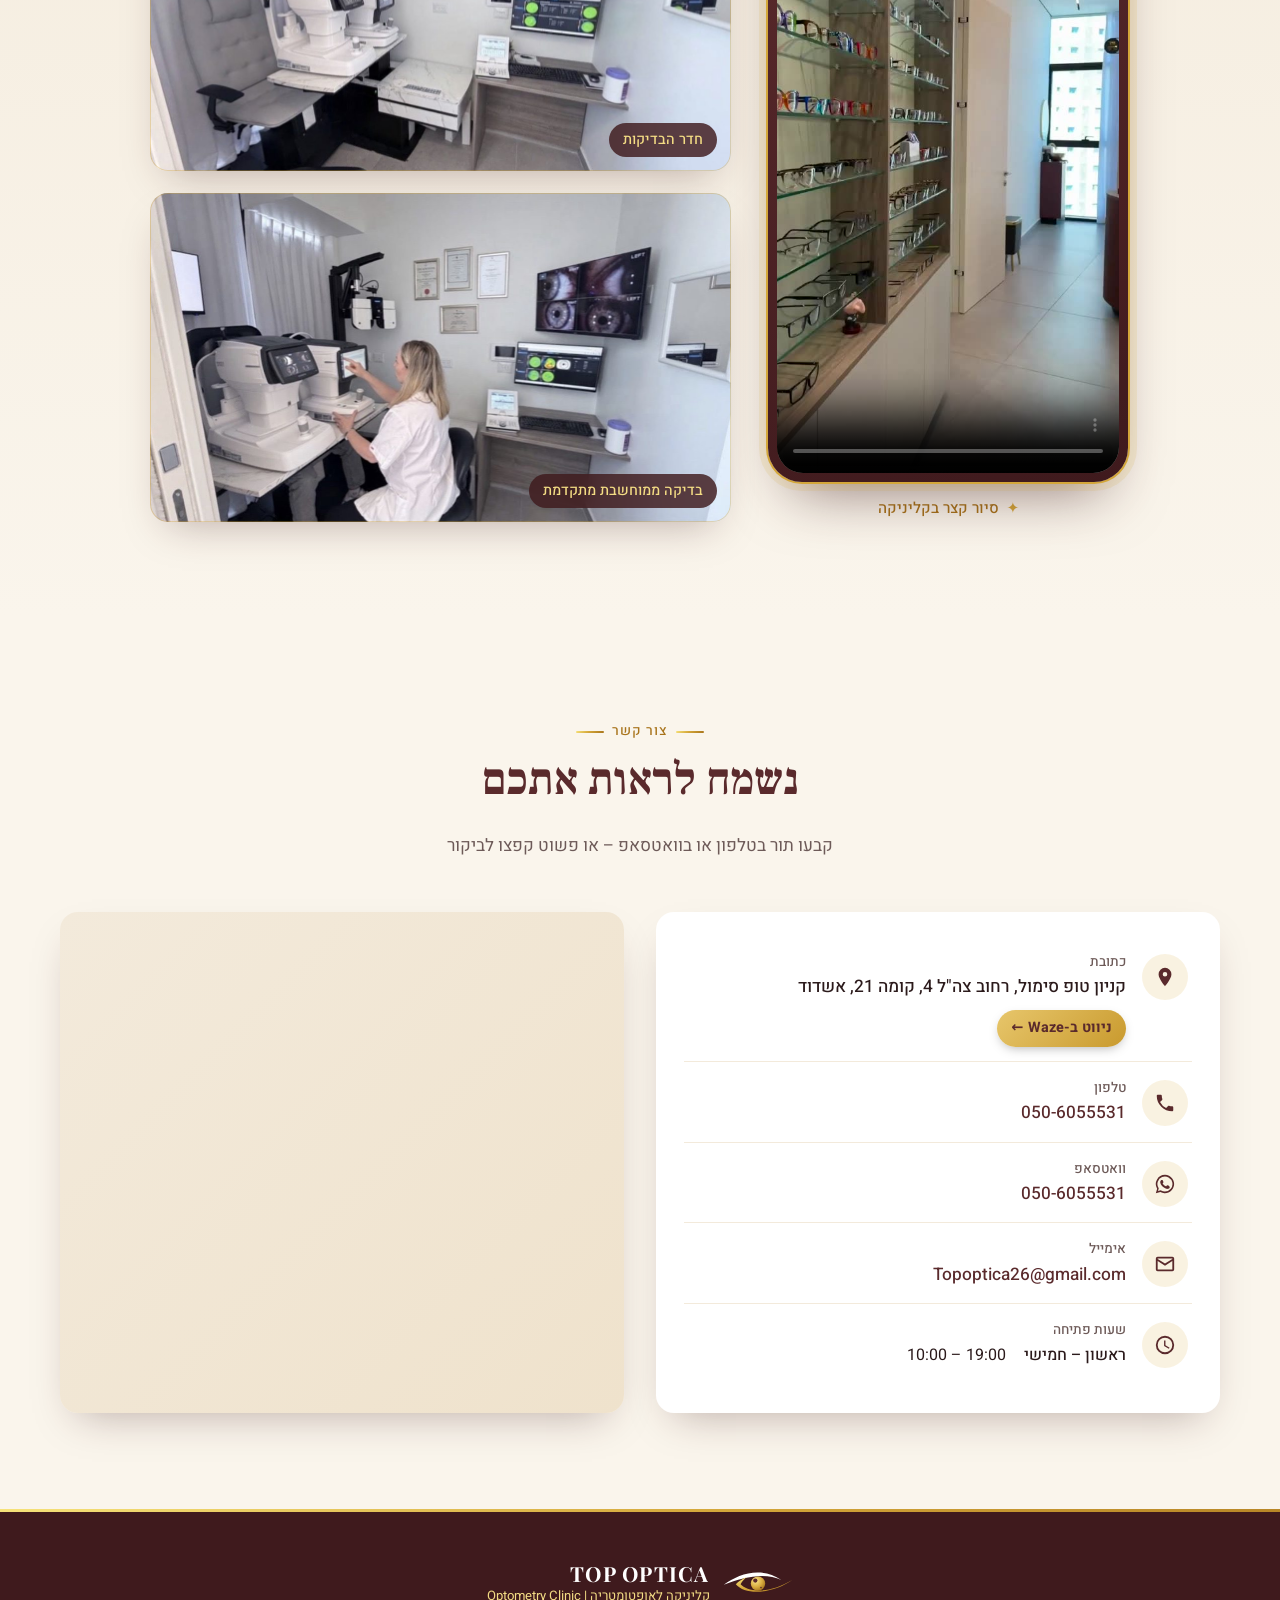
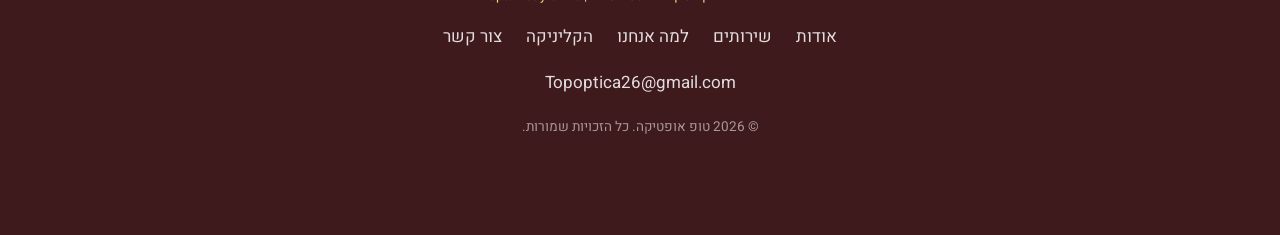
==== commit ec4cb91e: "Add IOP and corneal mapping services, Liat assistant" ====
--- a/index.html
+++ b/index.html
@@ -4,7 +4,7 @@
   <meta charset="utf-8">
   <meta name="viewport" content="width=device-width, initial-scale=1">
   <title>טופ אופטיקה | Top Optica – קליניקה לאופטומטריה</title>
-  <meta name="description" content="טופ אופטיקה – קליניקה לאופטומטריה: בדיקות ראייה ממוחשבות, עדשות מגע, משקפי ראייה ומשקפי שמש, בדיקות ראייה לילדים והתאמת עדשות מולטיפוקל. יחס אישי ומקצועי.">
+  <meta name="description" content="טופ אופטיקה – קליניקה לאופטומטריה: בדיקות ראייה ממוחשבות, עדשות מגע, משקפי ראייה ומשקפי שמש, בדיקות ראייה לילדים, התאמת עדשות מולטיפוקל, בדיקת לחץ תוך עיני ומיפוי קרנית. יחס אישי ומקצועי.">
   <meta name="theme-color" content="#5a2a2c">
   <!-- Open Graph / social share. Update og:url once the site is live. -->
   <meta property="og:type" content="website">
@@ -116,7 +116,7 @@
         <div class="cards" id="services-list">
           <!-- Cards are rendered by assets/main.js from SITE_CONFIG.services -->
         </div>
-        <noscript><p class="section-sub">בדיקות ראייה ממוחשבות · עדשות מגע · משקפי ראייה ומסגרות · משקפי שמש · בדיקות ראייה לילדים · התאמת עדשות מולטיפוקל</p></noscript>
+        <noscript><p class="section-sub">בדיקות ראייה ממוחשבות · עדשות מגע · משקפי ראייה ומסגרות · משקפי שמש · בדיקות ראייה לילדים · התאמת עדשות מולטיפוקל · בדיקת לחץ תוך עיני · מיפוי קרנית</p></noscript>
       </div>
     </section>
 
@@ -228,6 +228,13 @@
       <p class="copy">© <span id="year">2026</span> טופ אופטיקה. כל הזכויות שמורות.</p>
     </div>
   </footer>
+
+  <!-- Liat – animated 3D greeter beside the WhatsApp button (loaded lazily by assets/main.js) -->
+  <div class="liat" id="liat" hidden>
+    <p class="liat-bubble" id="liat-bubble">שלום! אפשר לקבוע תור בוואטסאפ 😊</p>
+    <a class="liat-stage" id="liat-stage" data-href="whatsapp" href="#contact" target="_blank" rel="noopener" aria-label="ליאת, האופטומטריסטית – קביעת תור בוואטסאפ"></a>
+    <button class="liat-close" id="liat-close" type="button" aria-label="הסתרת ליאת">&times;</button>
+  </div>
 
   <!-- Floating WhatsApp button -->
   <a class="wa-float" data-href="whatsapp" href="#contact" target="_blank" rel="noopener" aria-label="שליחת הודעת וואטסאפ">
@@ -260,6 +267,8 @@
       <symbol id="i-sun" viewBox="0 0 24 24"><g fill="none" stroke="currentColor" stroke-width="1.6" stroke-linecap="round"><path d="M2 10h20M4 10l1 5.2a3 3 0 0 0 3 2.3h.4a3 3 0 0 0 2.9-2.2L12 12.5l.7 2.8a3 3 0 0 0 2.9 2.2h.4a3 3 0 0 0 3-2.3L20 10"/><path d="M12 3v2.5M6.5 4.8 7.6 6.8M17.5 4.8l-1.1 2"/></g></symbol>
       <symbol id="i-child" viewBox="0 0 24 24"><g fill="none" stroke="currentColor" stroke-width="1.6" stroke-linecap="round"><circle cx="12" cy="8" r="5"/><circle cx="10" cy="7.5" r=".6" fill="currentColor"/><circle cx="14" cy="7.5" r=".6" fill="currentColor"/><path d="M10 10.2c1.2.9 2.8.9 4 0M6 21c.8-3.4 3.2-5 6-5s5.2 1.6 6 5"/></g></symbol>
       <symbol id="i-multi" viewBox="0 0 24 24"><g fill="none" stroke="currentColor" stroke-width="1.6" stroke-linecap="round"><path d="M12 3c5 0 9 4 9 9s-4 9-9 9-9-4-9-9 4-9 9-9z"/><path d="M4.5 9.5h15M3.6 14.5h16.8" stroke-dasharray="1.5 2"/></g></symbol>
+      <symbol id="i-pressure" viewBox="0 0 24 24"><g fill="none" stroke="currentColor" stroke-width="1.6" stroke-linecap="round"><path d="M3.5 17a9 9 0 1 1 17 0"/><path d="M12 16.5 15.8 9.8"/><circle cx="12" cy="16.5" r="1.4" fill="currentColor"/><path d="M6.2 11.2l1 .6M12 6.6v1.2M17.8 11.2l-1 .6"/></g></symbol>
+      <symbol id="i-topo" viewBox="0 0 24 24"><g fill="none" stroke="currentColor" stroke-width="1.6" stroke-linecap="round"><circle cx="12" cy="12" r="9"/><ellipse cx="12.4" cy="11.6" rx="6" ry="5.2"/><ellipse cx="12.8" cy="11.2" rx="3" ry="2.6"/><circle cx="13" cy="11" r=".9" fill="currentColor"/></g></symbol>
     </defs>
   </svg>
 
--- a/assets/styles.css
+++ b/assets/styles.css
@@ -234,3 +234,34 @@
   .clinic-photo{aspect-ratio:16/9}
   .lightbox-close{top:8px;inset-inline-end:8px}
 }
+
+/* Services – 8 cards: 4 columns on wide screens */
+@media (min-width:1101px){
+  .cards{grid-template-columns:repeat(4,1fr);gap:22px}
+  .card{padding:30px 22px 26px}
+  .card h3{font-size:1.25rem}
+  .card p{font-size:.95rem}
+}
+
+/* Liat – animated greeter next to the floating WhatsApp button */
+.liat{position:fixed;left:72px;bottom:4px;z-index:119;width:118px;height:168px;opacity:0;transform:translateY(16px);transition:opacity .6s ease,transform .6s ease;pointer-events:none}
+.liat[hidden]{display:none}
+.liat.is-ready{opacity:1;transform:none}
+.liat-stage{position:absolute;inset:0;display:block;pointer-events:auto;cursor:pointer;border-radius:16px}
+.liat-stage model-viewer{width:100%;height:100%;background:transparent;--poster-color:transparent;--progress-bar-height:0;pointer-events:none}
+.liat-bubble{position:absolute;bottom:calc(100% - 6px);left:-40px;width:max-content;white-space:nowrap;margin:0;padding:9px 14px;background:var(--white);color:var(--burgundy-deep);font-size:.88rem;font-weight:500;line-height:1.35;border-radius:16px 16px 16px 4px;border:1px solid rgba(212,167,58,.55);box-shadow:0 12px 26px -10px rgba(63,26,29,.45);opacity:0;transform:translateY(6px) scale(.96);transform-origin:bottom left;transition:opacity .35s ease,transform .35s ease;pointer-events:none}
+.liat-bubble::after{content:"";position:absolute;bottom:-7px;left:22px;width:12px;height:12px;background:var(--white);border-right:1px solid rgba(212,167,58,.55);border-bottom:1px solid rgba(212,167,58,.55);transform:rotate(45deg)}
+.liat.show-bubble .liat-bubble{opacity:1;transform:none}
+.liat-close{position:absolute;top:6px;right:0;width:22px;height:22px;padding:0;border:0;border-radius:50%;background:rgba(63,26,29,.78);color:var(--gold-light);font-size:15px;line-height:22px;text-align:center;cursor:pointer;opacity:0;transition:opacity .25s;pointer-events:auto}
+.liat:hover .liat-close,.liat-close:focus-visible{opacity:1}
+@media (hover:none){.liat-close{opacity:.85}}
+@media (max-width:560px){
+  .liat{left:60px;bottom:2px;width:78px;height:112px}
+  .liat-bubble{left:-34px;white-space:normal;max-width:170px;font-size:.8rem;padding:7px 11px}
+  .liat-close{top:2px;right:-4px;width:20px;height:20px;line-height:20px;font-size:14px}
+  /* after the greeting she ducks down and only peeks above the screen edge, so she never hides content */
+  .liat.is-ready.is-peek{transform:translateY(58%)}
+  .liat.is-peek .liat-close{opacity:0;pointer-events:none}
+}
+@media print{.liat{display:none!important}}
+.liat:not(.is-ready) .liat-stage,.liat:not(.is-ready) .liat-close{pointer-events:none}
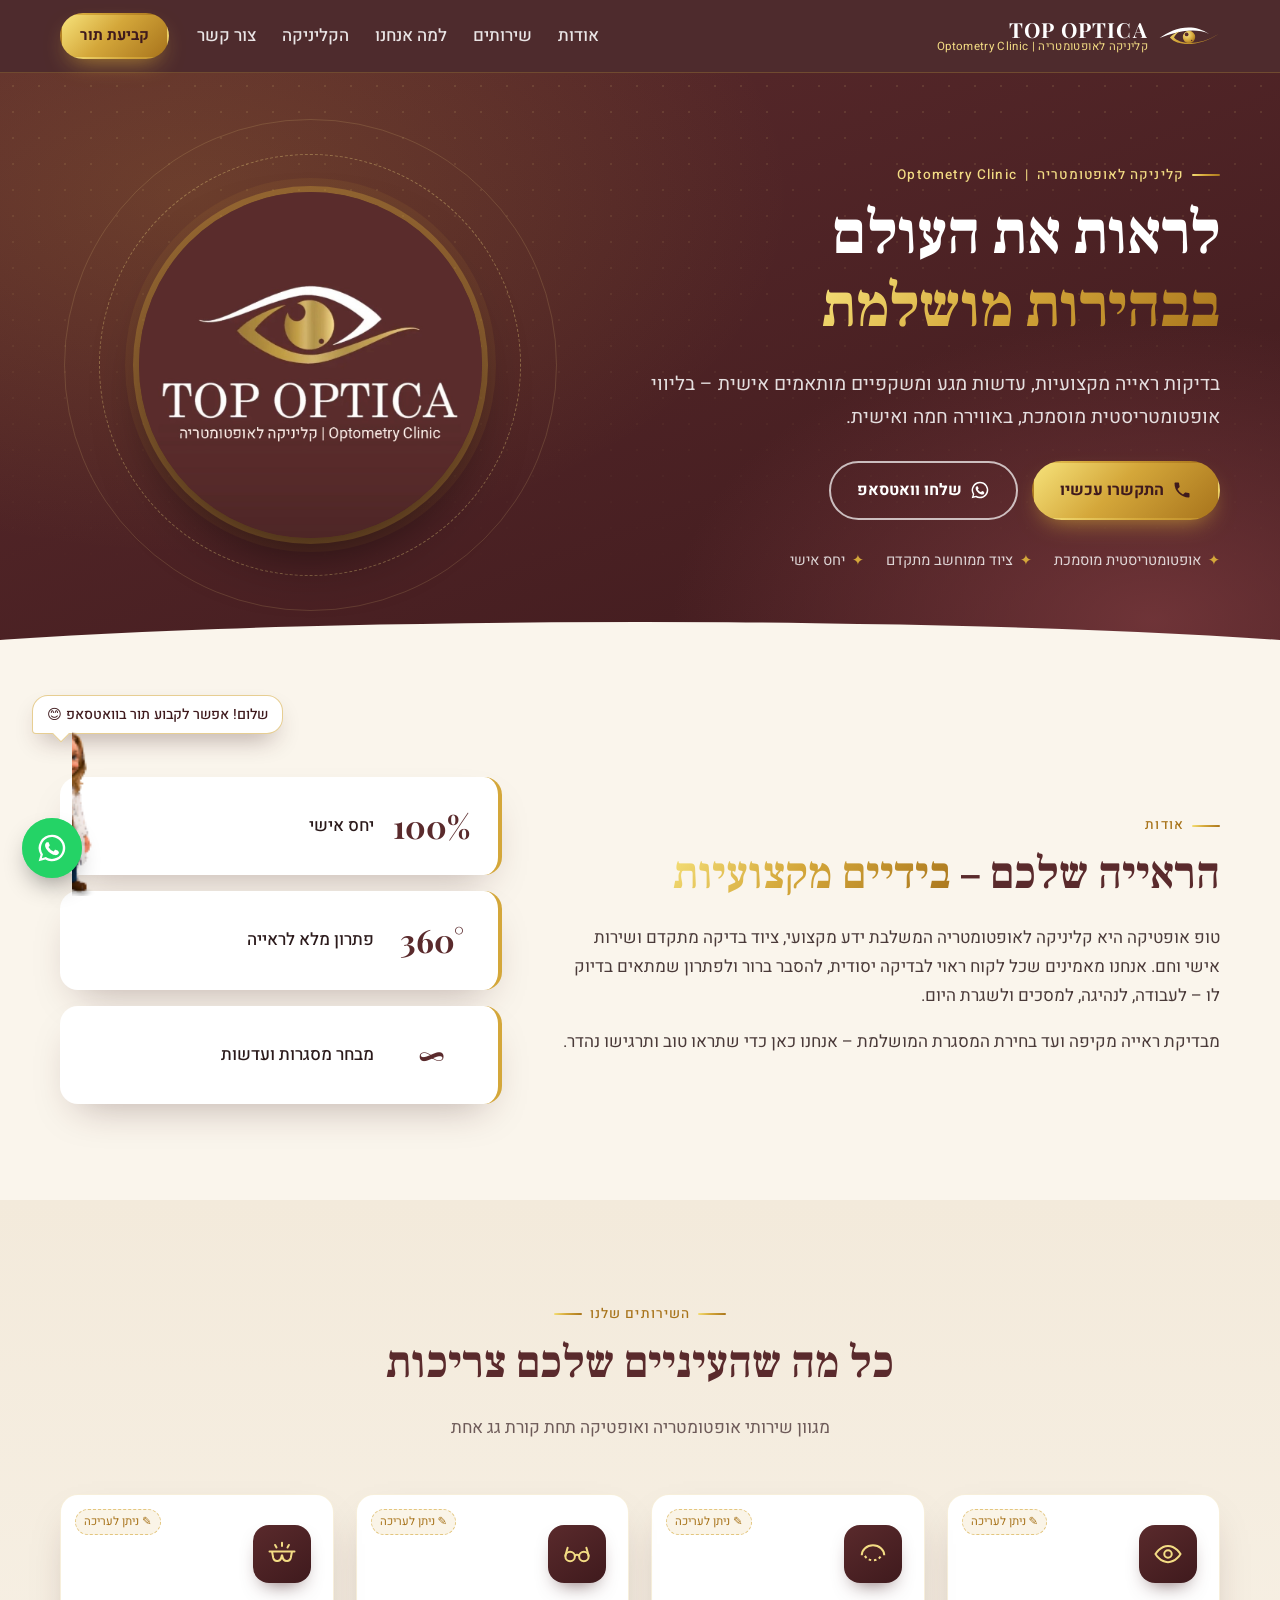
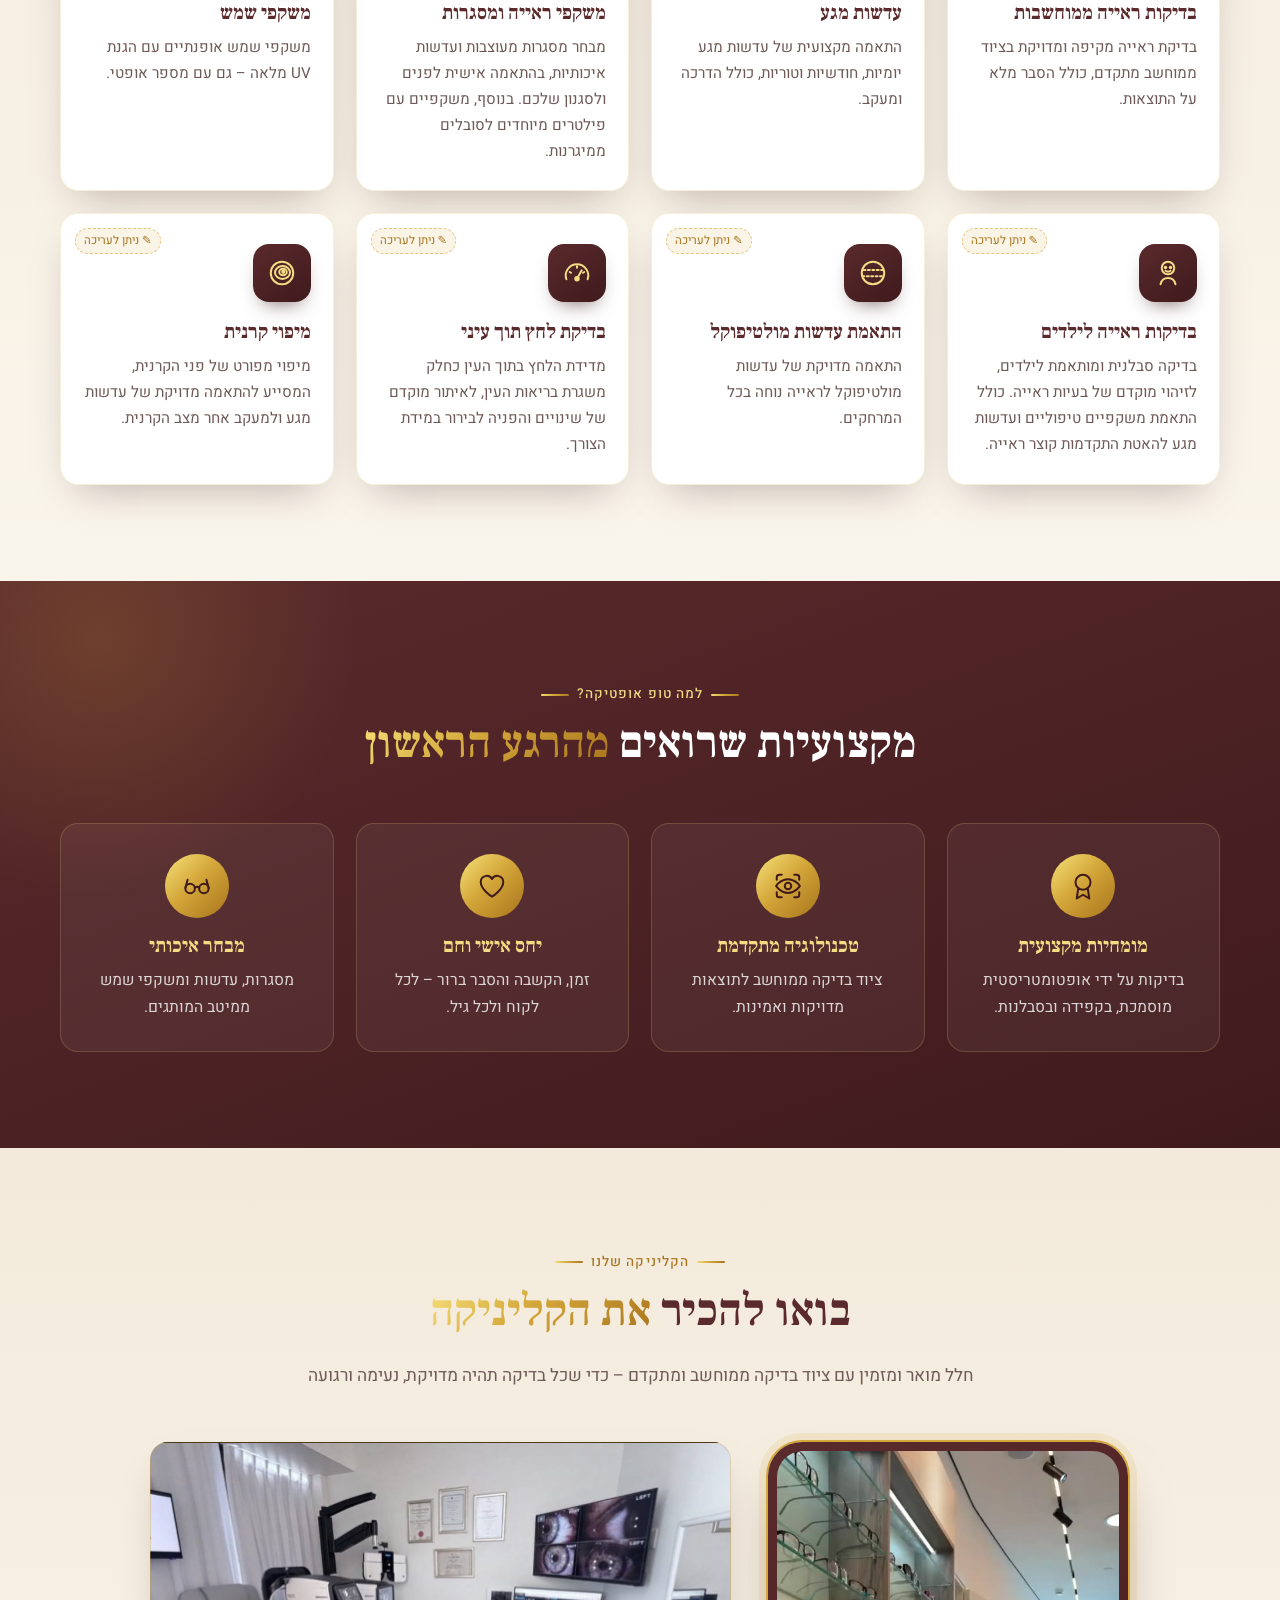
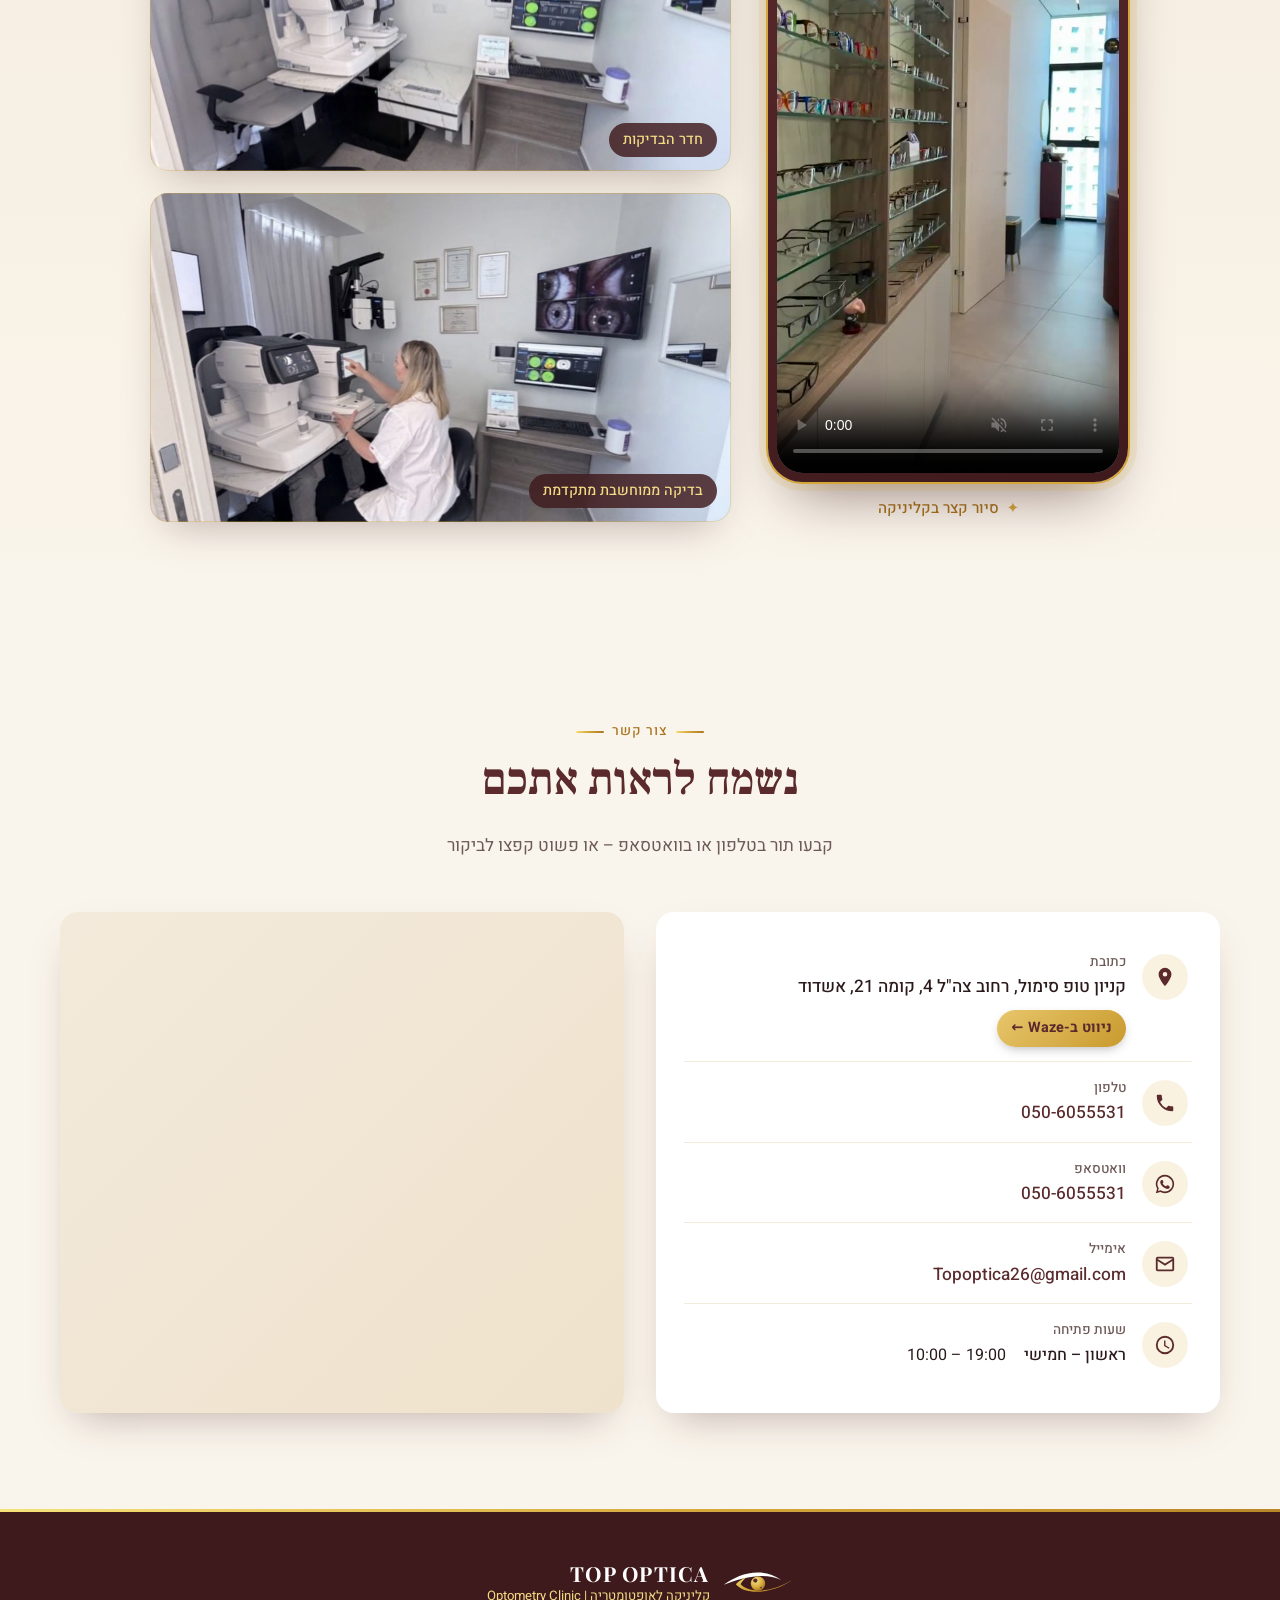
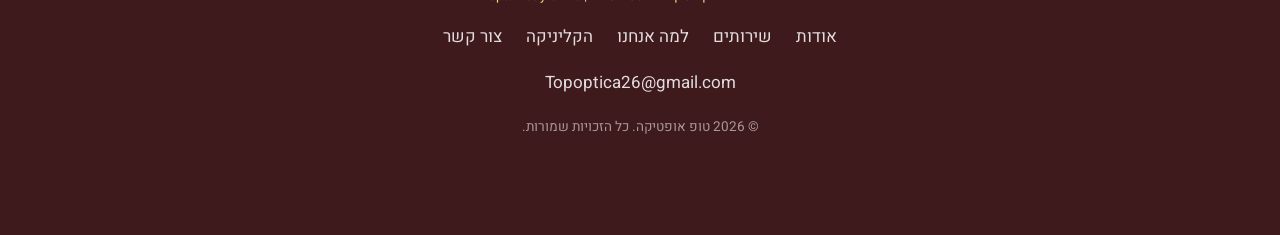
==== commit 115adca7: "Remove placeholder text" ====
--- a/index.html
+++ b/index.html
@@ -6,14 +6,14 @@
   <title>טופ אופטיקה | Top Optica – קליניקה לאופטומטריה</title>
   <meta name="description" content="טופ אופטיקה – קליניקה לאופטומטריה: בדיקות ראייה ממוחשבות, עדשות מגע, משקפי ראייה ומשקפי שמש, בדיקות ראייה לילדים, התאמת עדשות מולטיפוקל, בדיקת לחץ תוך עיני ומיפוי קרנית. יחס אישי ומקצועי.">
   <meta name="theme-color" content="#5a2a2c">
-  <!-- Open Graph / social share. Update og:url once the site is live. -->
+  <!-- Open Graph / social share -->
   <meta property="og:type" content="website">
   <meta property="og:locale" content="he_IL">
   <meta property="og:site_name" content="Top Optica | טופ אופטיקה">
   <meta property="og:title" content="טופ אופטיקה | Top Optica – קליניקה לאופטומטריה">
   <meta property="og:description" content="בדיקות ראייה, עדשות מגע ומשקפיים – ביחס אישי ומקצועי.">
   <meta property="og:image" content="assets/logo.jpg">
-  <meta property="og:url" content="">
+  <meta property="og:url" content="https://topoptica26.github.io/top-optica/">
   <meta name="twitter:card" content="summary_large_image">
   <link rel="icon" type="image/svg+xml" href="assets/favicon.svg">
   <link rel="apple-touch-icon" href="assets/logo.jpg">
@@ -92,10 +92,8 @@
         <div class="about-text reveal">
           <p class="eyebrow dark">אודות</p>
           <h2 id="about-title">הראייה שלכם – <span class="gold-text">בידיים מקצועיות</span></h2>
-          <!-- EDITABLE: about text – replace with the clinic's real story -->
           <p>טופ אופטיקה היא קליניקה לאופטומטריה המשלבת ידע מקצועי, ציוד בדיקה מתקדם ושירות אישי וחם. אנחנו מאמינים שכל לקוח ראוי לבדיקה יסודית, להסבר ברור ולפתרון שמתאים בדיוק לו – לעבודה, לנהיגה, למסכים ולשגרת היום.</p>
           <p>מבדיקת ראייה מקיפה ועד בחירת המסגרת המושלמת – אנחנו כאן כדי שתראו טוב ותרגישו נהדר.</p>
-          <p class="placeholder-note" data-placeholder>✎ טקסט לדוגמה – יעודכן עם הסיפור של הקליניקה</p>
         </div>
         <div class="about-stats reveal">
           <div class="stat"><span class="stat-num">100%</span><span class="stat-label">יחס אישי</span></div>
@@ -105,7 +103,7 @@
       </div>
     </section>
 
-    <!-- ===== SERVICES (EDITABLE: list is generated from SERVICES in assets/config.js) ===== -->
+    <!-- ===== SERVICES ===== -->
     <section class="section services" id="services" aria-labelledby="services-title">
       <div class="container">
         <div class="section-head reveal">
@@ -169,7 +167,7 @@
       </dialog>
     </section>
 
-    <!-- ===== CONTACT (EDITABLE: all values come from assets/config.js) ===== -->
+    <!-- ===== CONTACT ===== -->
     <section class="section contact" id="contact" aria-labelledby="contact-title">
       <div class="container">
         <div class="section-head reveal">
@@ -185,11 +183,11 @@
             </li>
             <li>
               <span class="c-icon"><svg viewBox="0 0 24 24" aria-hidden="true"><use href="#i-phone"/></svg></span>
-              <div><h3>טלפון</h3><p><a data-href="tel" data-bind="phone" href="#contact" dir="ltr">05X-XXXXXXX</a></p></div>
+              <div><h3>טלפון</h3><p><a data-href="tel" data-bind="phone" href="tel:+972506055531" dir="ltr">050-6055531</a></p></div>
             </li>
             <li>
               <span class="c-icon"><svg viewBox="0 0 24 24" aria-hidden="true"><use href="#i-whatsapp"/></svg></span>
-              <div><h3>וואטסאפ</h3><p><a data-href="whatsapp" data-bind="whatsappDisplay" href="#contact" target="_blank" rel="noopener" dir="ltr">05X-XXXXXXX</a></p></div>
+              <div><h3>וואטסאפ</h3><p><a data-href="whatsapp" data-bind="whatsappDisplay" href="https://wa.me/972506055531" target="_blank" rel="noopener" dir="ltr">050-6055531</a></p></div>
             </li>
             <li>
               <span class="c-icon"><svg viewBox="0 0 24 24" aria-hidden="true"><use href="#i-mail"/></svg></span>
@@ -197,16 +195,11 @@
             </li>
             <li>
               <span class="c-icon"><svg viewBox="0 0 24 24" aria-hidden="true"><use href="#i-clock"/></svg></span>
-              <div><h3>שעות פתיחה</h3><table class="hours" id="hours-table"><tbody><tr><td>שעות פתיחה יעודכנו בקרוב</td></tr></tbody></table></div>
+              <div><h3>שעות פתיחה</h3><table class="hours" id="hours-table"><tbody><tr><th scope="row">ראשון – חמישי</th><td>10:00 – 19:00</td></tr></tbody></table></div>
             </li>
           </ul>
           <div class="map-box reveal" id="map-box">
-            <!-- Map: set SITE_CONFIG.mapEmbedUrl in assets/config.js to show a Google Maps iframe here -->
-            <div class="map-placeholder">
-              <svg viewBox="0 0 24 24" aria-hidden="true"><use href="#i-pin"/></svg>
-              <p>מפת הגעה תתווסף בקרוב</p>
-              <span>Map placeholder</span>
-            </div>
+            <iframe title="מפת הגעה לטופ אופטיקה" src="https://www.google.com/maps?q=%D7%A7%D7%A0%D7%99%D7%95%D7%9F%20%D7%A1%D7%99%D7%9E%D7%95%D7%9C%2C%20%D7%A6%D7%94%22%D7%9C%204%2C%20%D7%90%D7%A9%D7%93%D7%95%D7%93&amp;hl=he&amp;z=17&amp;output=embed" loading="lazy" referrerpolicy="no-referrer-when-downgrade" allowfullscreen></iframe>
           </div>
         </div>
       </div>
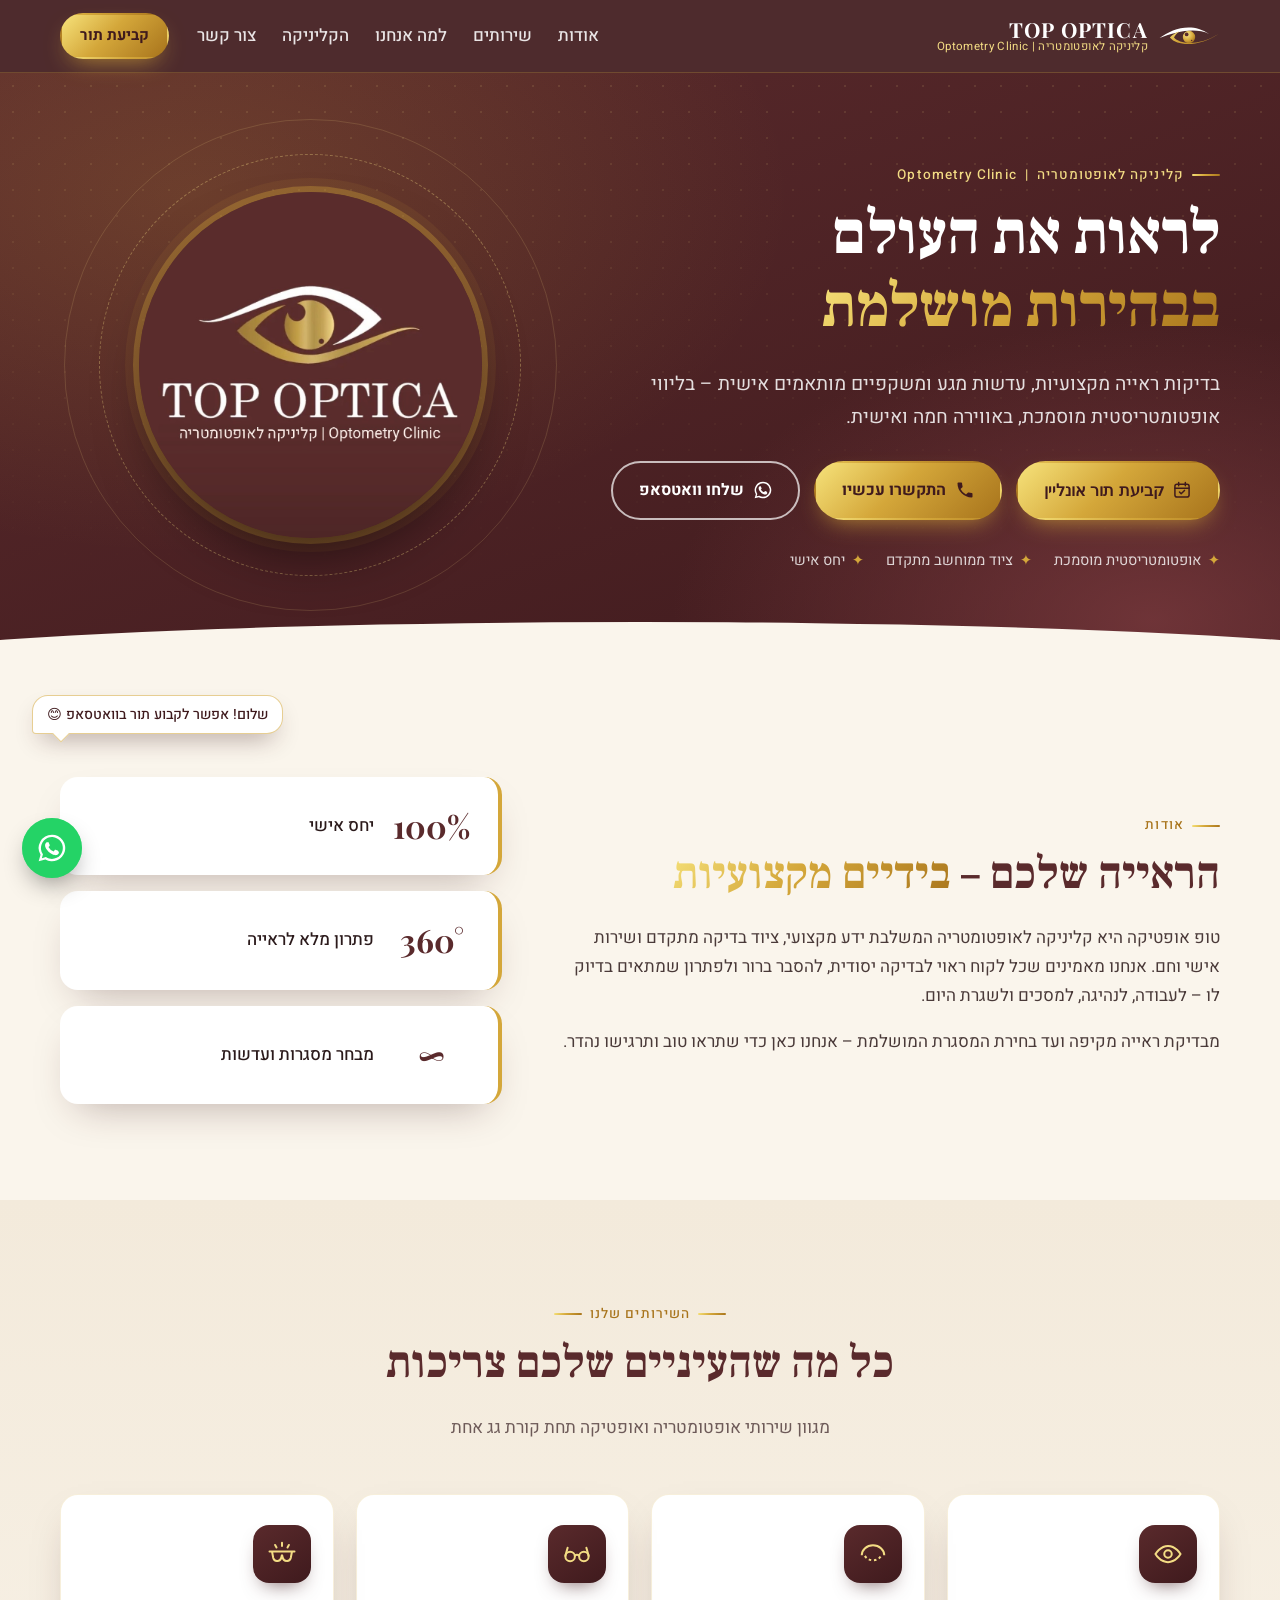
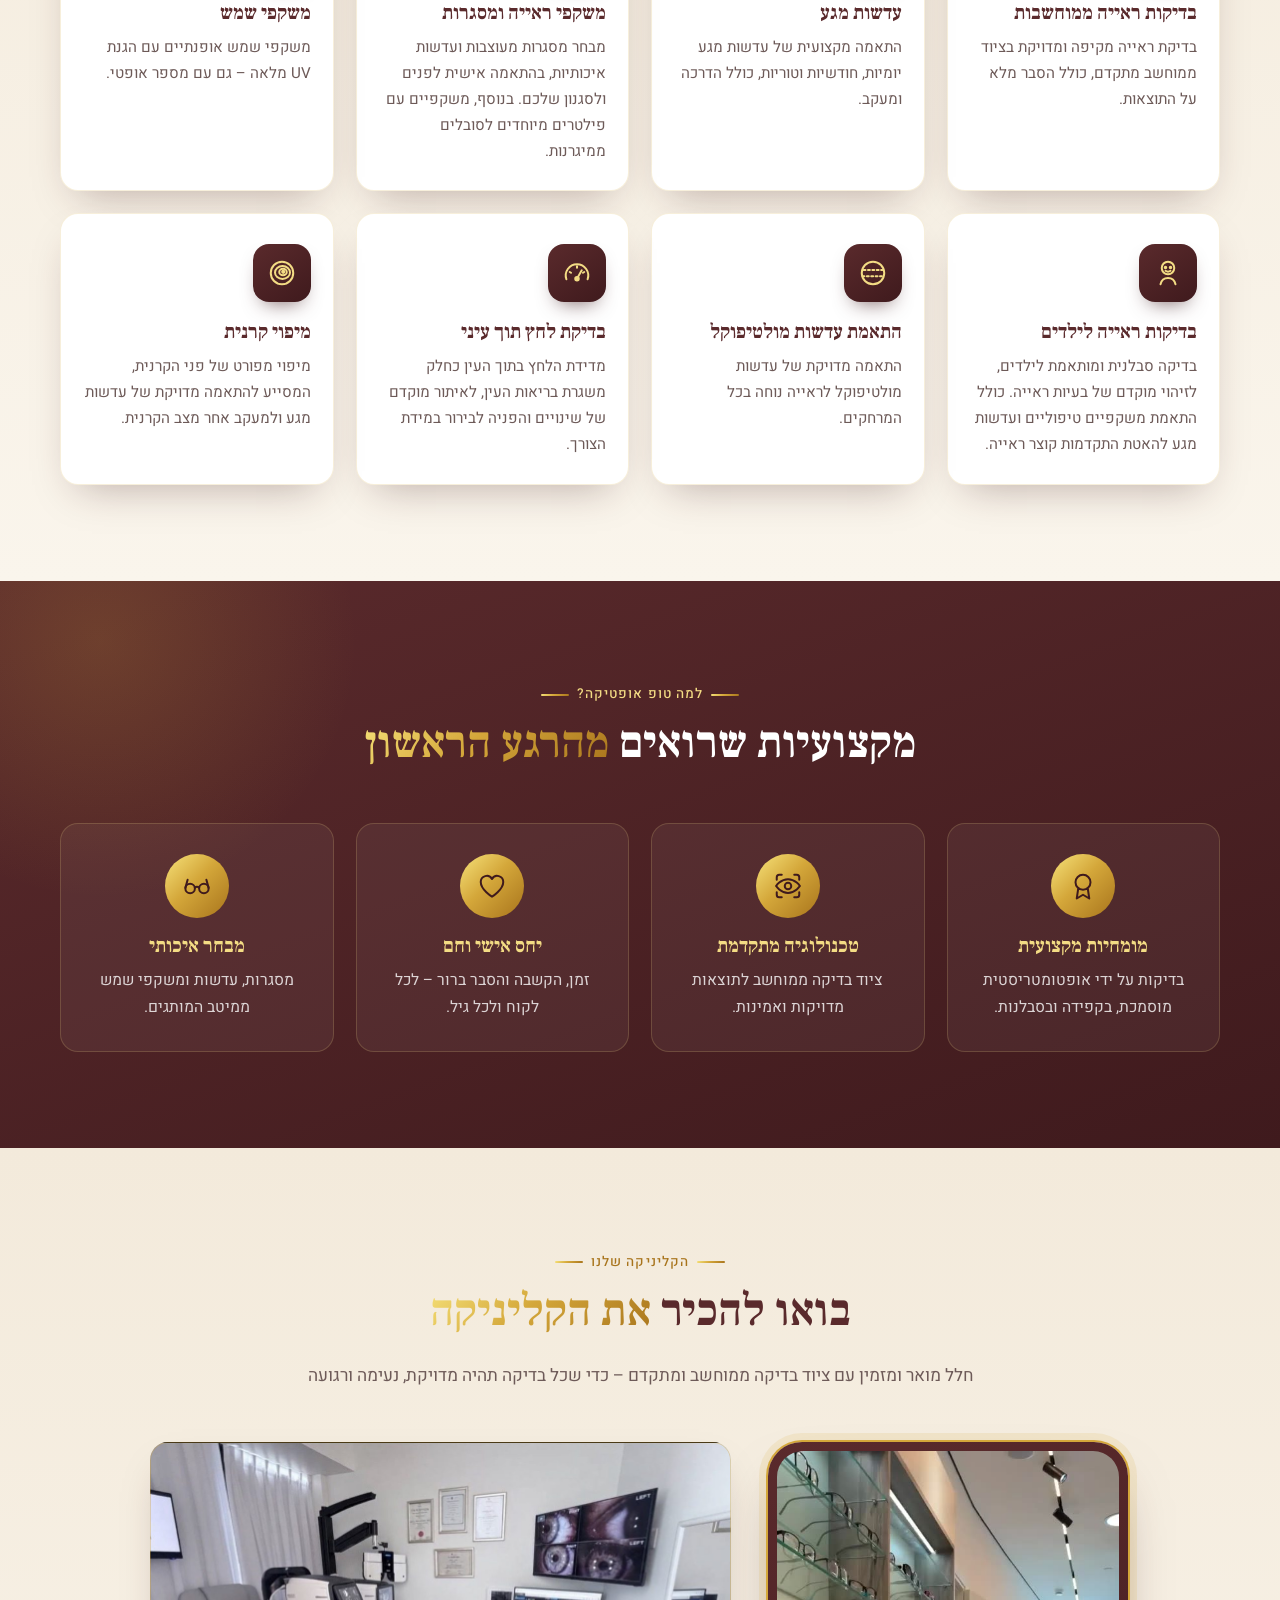
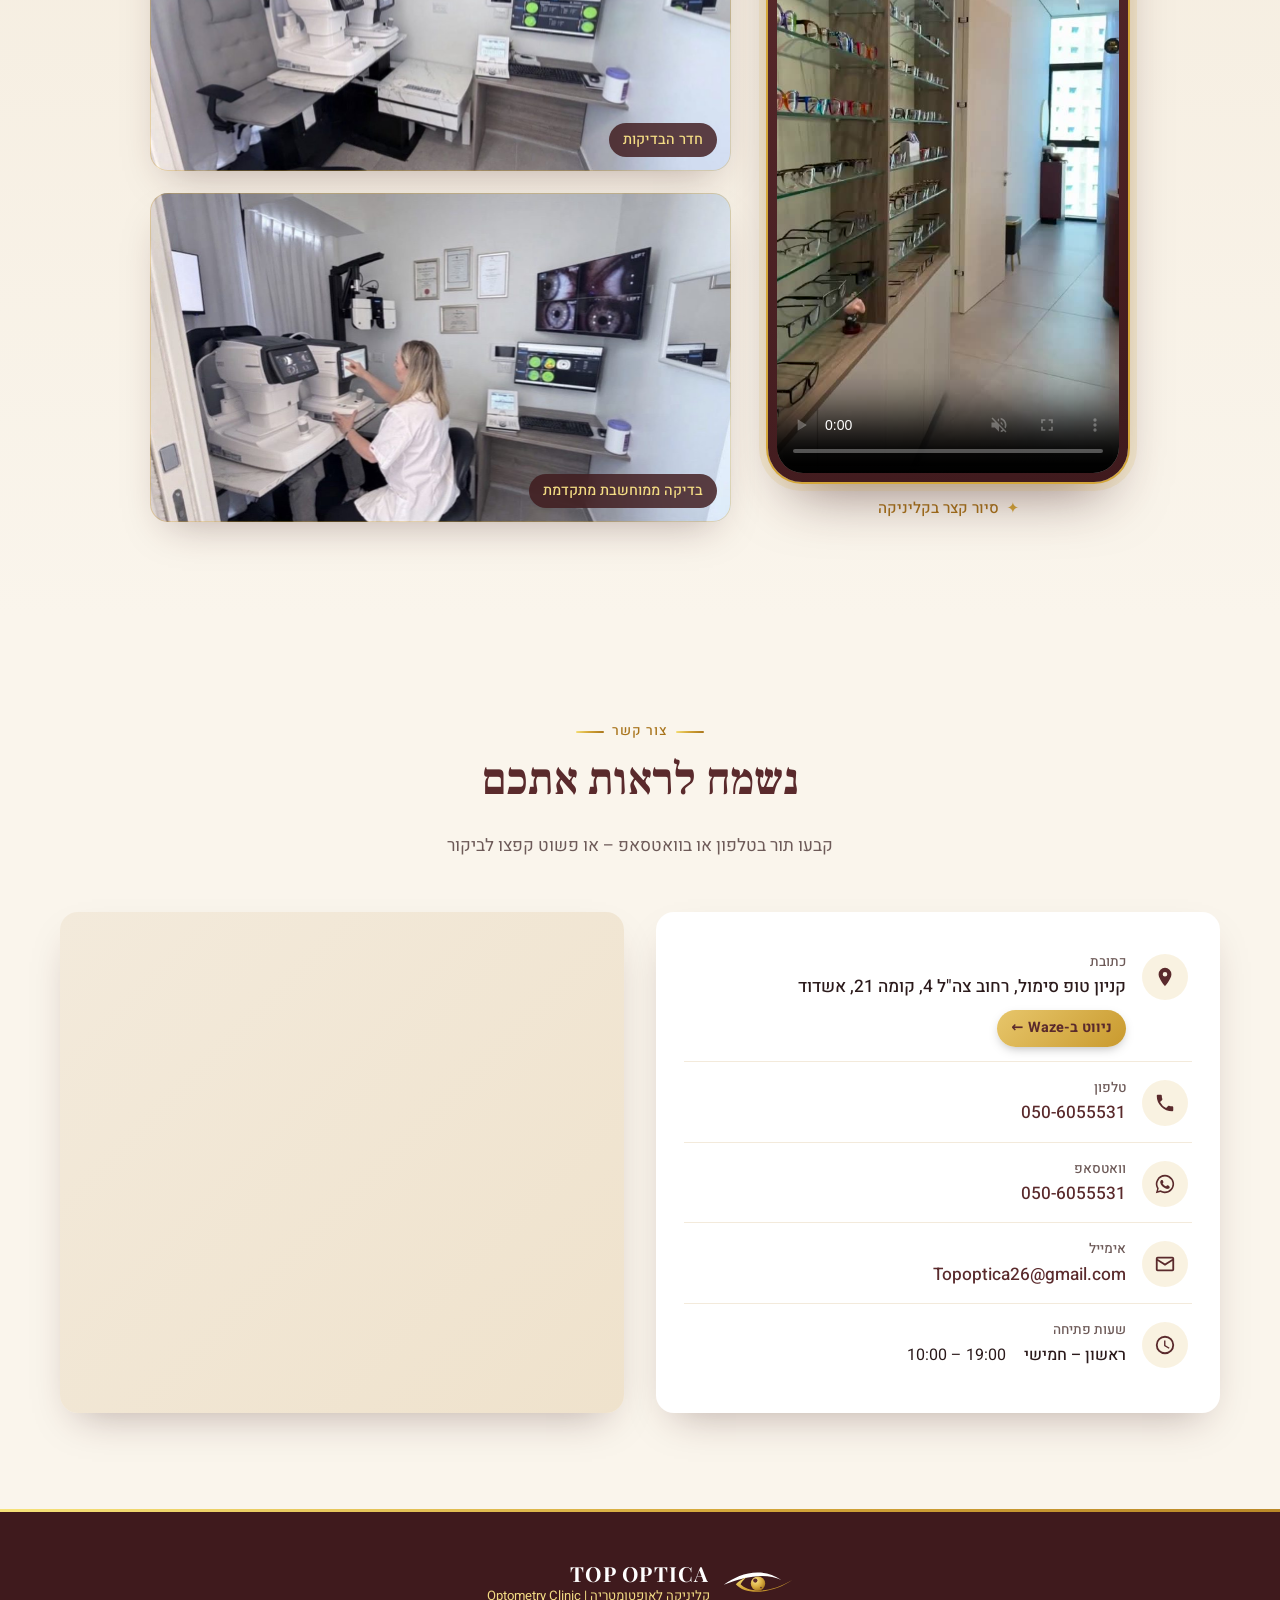
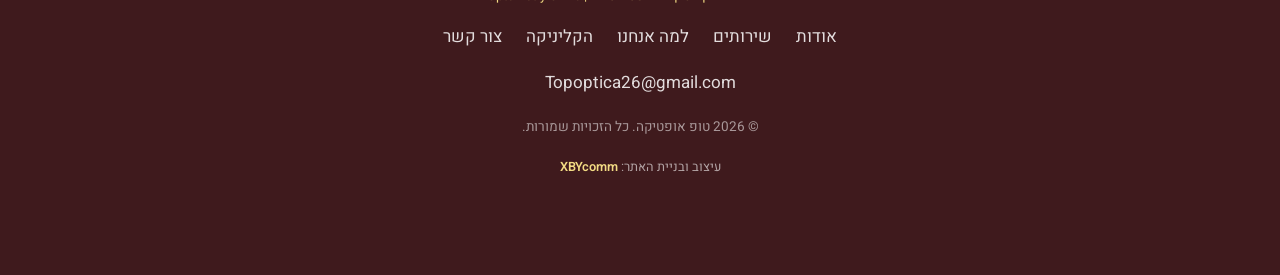
==== commit 86d51cf1: "Liat mobile fix, XBYcomm credit, booking/admin/products pages, SITE.md" ====
--- a/index.html
+++ b/index.html
@@ -21,6 +21,7 @@
   <link rel="preconnect" href="https://fonts.gstatic.com" crossorigin>
   <link href="https://fonts.googleapis.com/css2?family=Frank+Ruhl+Libre:wght@500;700;900&family=Heebo:wght@300;400;500;700&family=Playfair+Display:wght@600;700&display=swap" rel="stylesheet">
   <link rel="stylesheet" href="assets/styles.css">
+  <link rel="stylesheet" href="assets/booking.css">
 </head>
 <body>
   <a class="skip-link" href="#main">דילוג לתוכן הראשי</a>
@@ -44,9 +45,10 @@
           <li><a href="#services">שירותים</a></li>
           <li><a href="#why">למה אנחנו</a></li>
           <li><a href="#clinic">הקליניקה</a></li>
+          <li data-products-link hidden><a href="products.html">מוצרים</a></li>
           <li><a href="#contact">צור קשר</a></li>
         </ul>
-        <a class="btn btn-gold btn-sm" data-href="tel" href="#contact">קביעת תור</a>
+        <a class="btn btn-gold btn-sm" data-href="tel" data-book href="#contact">קביעת תור</a>
       </nav>
     </div>
   </header>
@@ -61,6 +63,10 @@
           <h1 id="hero-title">לראות את העולם <span class="gold-text">בבהירות מושלמת</span></h1>
           <p class="lead">בדיקות ראייה מקצועיות, עדשות מגע ומשקפיים מותאמים אישית – בליווי אופטומטריסטית מוסמכת, באווירה חמה ואישית.</p>
           <div class="hero-cta">
+            <button type="button" class="btn btn-gold" data-book data-book-only hidden>
+              <svg aria-hidden="true" viewBox="0 0 24 24"><use href="#i-calendar"/></svg>
+              <span>קביעת תור אונליין</span>
+            </button>
             <a class="btn btn-gold" data-href="tel" href="#contact">
               <svg aria-hidden="true" viewBox="0 0 24 24"><use href="#i-phone"/></svg>
               <span>התקשרו עכשיו</span>
@@ -174,6 +180,7 @@
           <p class="eyebrow dark">צור קשר</p>
           <h2 id="contact-title">נשמח לראות אתכם</h2>
           <p class="section-sub">קבעו תור בטלפון או בוואטסאפ – או פשוט קפצו לביקור</p>
+          <p data-book-only hidden style="margin:18px 0 0"><button type="button" class="btn btn-gold" data-book><svg aria-hidden="true" viewBox="0 0 24 24"><use href="#i-calendar"/></svg><span>קביעת תור אונליין</span></button></p>
         </div>
         <div class="contact-grid">
           <ul class="contact-list reveal">
@@ -214,11 +221,12 @@
         <div><strong>TOP OPTICA</strong><span><span>קליניקה לאופטומטריה</span> | <span lang="en" dir="ltr">Optometry Clinic</span></span></div>
       </div>
       <nav class="footer-nav" aria-label="ניווט תחתון">
-        <a href="#about">אודות</a><a href="#services">שירותים</a><a href="#why">למה אנחנו</a><a href="#clinic">הקליניקה</a><a href="#contact">צור קשר</a>
+        <a href="#about">אודות</a><a href="#services">שירותים</a><a href="#why">למה אנחנו</a><a href="#clinic">הקליניקה</a><a href="products.html" data-products-link hidden>מוצרים</a><a href="#contact">צור קשר</a>
       </nav>
       <p class="footer-email"><a data-href="email" data-bind="email" href="mailto:Topoptica26@gmail.com" dir="ltr">Topoptica26@gmail.com</a></p>
       <div class="footer-social" id="footer-social"></div>
       <p class="copy">© <span id="year">2026</span> טופ אופטיקה. כל הזכויות שמורות.</p>
+      <p class="credit" style="margin:0;font-size:.8rem;color:rgba(255,255,255,.6)">עיצוב ובניית האתר: <a href="https://xbycomm.github.io/" target="_blank" rel="noopener" style="color:var(--gold-light);text-decoration:none;font-weight:600" lang="en" dir="ltr">XBYcomm</a></p>
     </div>
   </footer>
 
@@ -233,6 +241,11 @@
   <a class="wa-float" data-href="whatsapp" href="#contact" target="_blank" rel="noopener" aria-label="שליחת הודעת וואטסאפ">
     <svg viewBox="0 0 24 24" aria-hidden="true"><use href="#i-whatsapp"/></svg>
   </a>
+
+  <!-- Floating online-booking pill (visible only when SITE_CONFIG.bookingApiUrl is set) -->
+  <button type="button" class="book-float" data-book data-book-only hidden aria-label="קביעת תור אונליין">
+    <svg viewBox="0 0 24 24" aria-hidden="true"><use href="#i-calendar"/></svg><span>קביעת תור</span>
+  </button>
 
   <!-- ===== SVG SPRITE: eye mark (recreation of the logo symbol, transparent) + icons ===== -->
   <svg width="0" height="0" style="position:absolute" aria-hidden="true">
@@ -246,6 +259,7 @@
         <circle cx="55.5" cy="26" r="3.6" fill="#5a2a2c"/>
         <circle cx="65" cy="37.5" r="1.4" fill="#5a2a2c"/>
       </symbol>
+      <symbol id="i-calendar" viewBox="0 0 24 24"><g fill="none" stroke="currentColor" stroke-width="1.8" stroke-linecap="round"><rect x="3.5" y="5" width="17" height="15.5" rx="2.5"/><path d="M3.5 10h17M8 3v4M16 3v4"/><path d="M9 14.5l2 2 4-4" stroke-linejoin="round"/></g></symbol>
       <symbol id="i-phone" viewBox="0 0 24 24"><path fill="currentColor" d="M6.6 10.8a15.1 15.1 0 0 0 6.6 6.6l2.2-2.2c.3-.3.7-.4 1-.2 1.1.4 2.3.6 3.6.6.6 0 1 .4 1 1V20c0 .6-.4 1-1 1A17 17 0 0 1 3 4c0-.6.4-1 1-1h3.5c.6 0 1 .4 1 1 0 1.3.2 2.5.6 3.6.1.3 0 .7-.2 1z"/></symbol>
       <symbol id="i-whatsapp" viewBox="0 0 24 24"><path fill="currentColor" d="M12 2a10 10 0 0 0-8.6 15.1L2 22l5-1.3A10 10 0 1 0 12 2zm0 18.2c-1.5 0-3-.4-4.3-1.2l-.3-.2-3 .8.8-2.9-.2-.3A8.2 8.2 0 1 1 12 20.2zm4.5-6.1c-.2-.1-1.5-.7-1.7-.8-.2-.1-.4-.1-.6.1l-.8 1c-.1.2-.3.2-.5.1a6.7 6.7 0 0 1-3.3-2.9c-.3-.4.2-.4.7-1.4.1-.2 0-.3 0-.4l-.8-1.8c-.2-.5-.4-.4-.6-.4h-.5c-.2 0-.4.1-.7.3-.2.3-.9.9-.9 2.2s.9 2.5 1 2.7c.1.2 1.8 2.8 4.4 3.9 1.6.7 2.3.8 3.1.6.5-.1 1.5-.6 1.7-1.2.2-.6.2-1.1.2-1.2-.1-.1-.3-.2-.5-.3z"/></symbol>
       <symbol id="i-pin" viewBox="0 0 24 24"><path fill="currentColor" d="M12 2a7 7 0 0 0-7 7c0 5.2 7 13 7 13s7-7.8 7-13a7 7 0 0 0-7-7zm0 9.5A2.5 2.5 0 1 1 12 6.5a2.5 2.5 0 0 1 0 5z"/></symbol>
@@ -266,6 +280,8 @@
   </svg>
 
   <script src="assets/config.js"></script>
+  <script src="assets/api.js"></script>
   <script src="assets/main.js"></script>
+  <script src="assets/booking.js"></script>
 </body>
 </html>
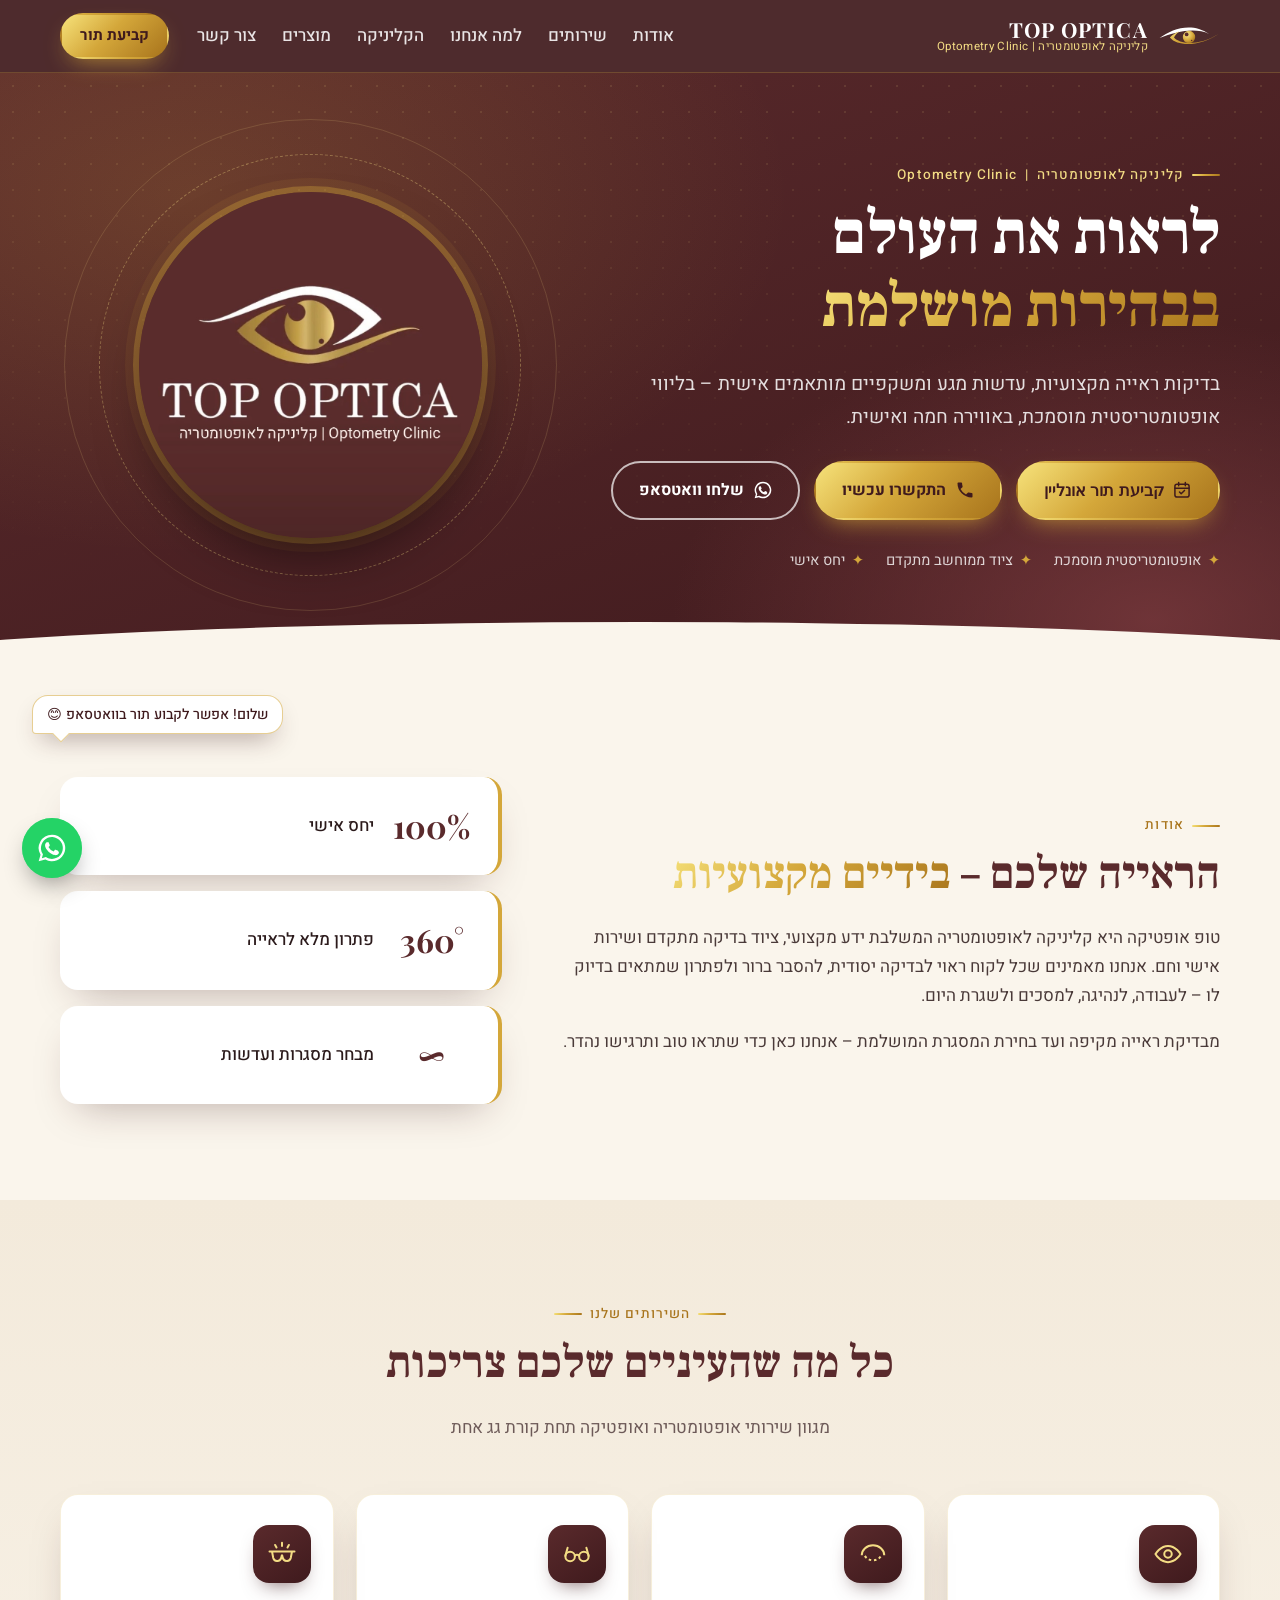
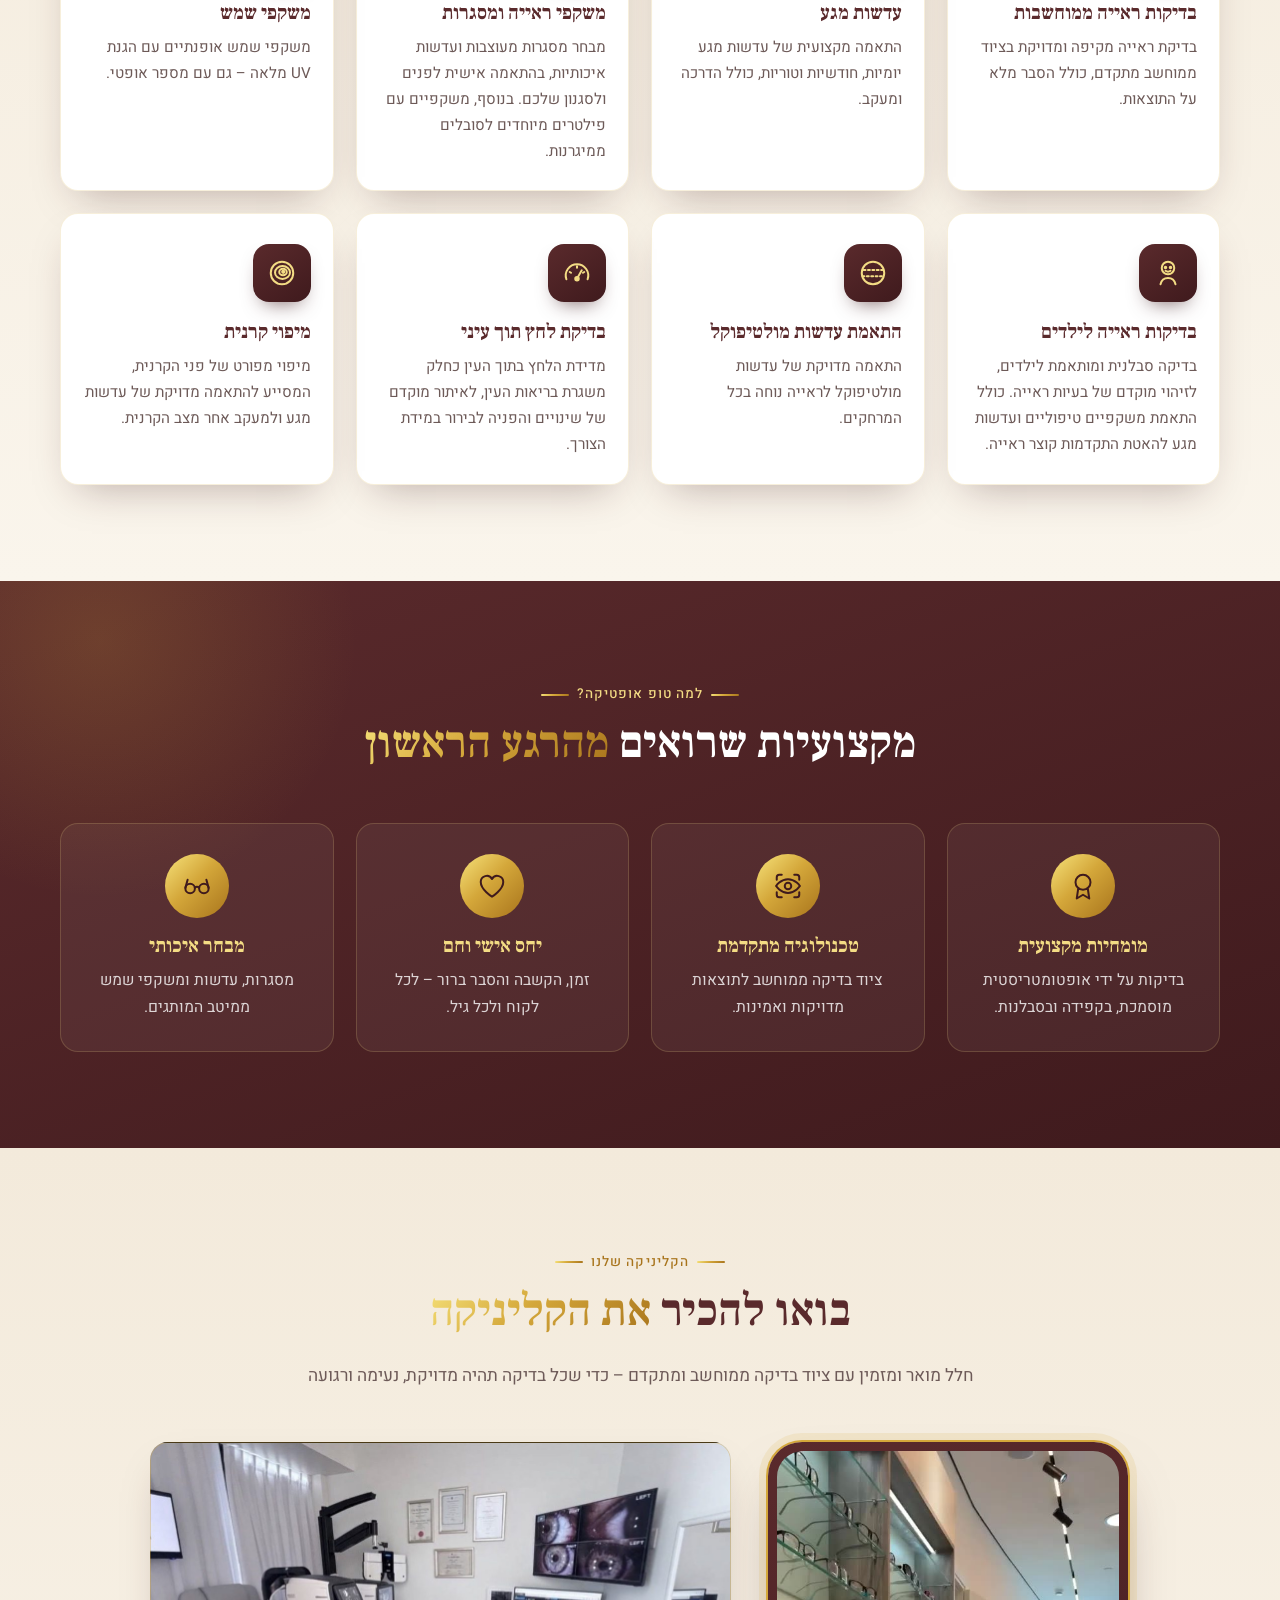
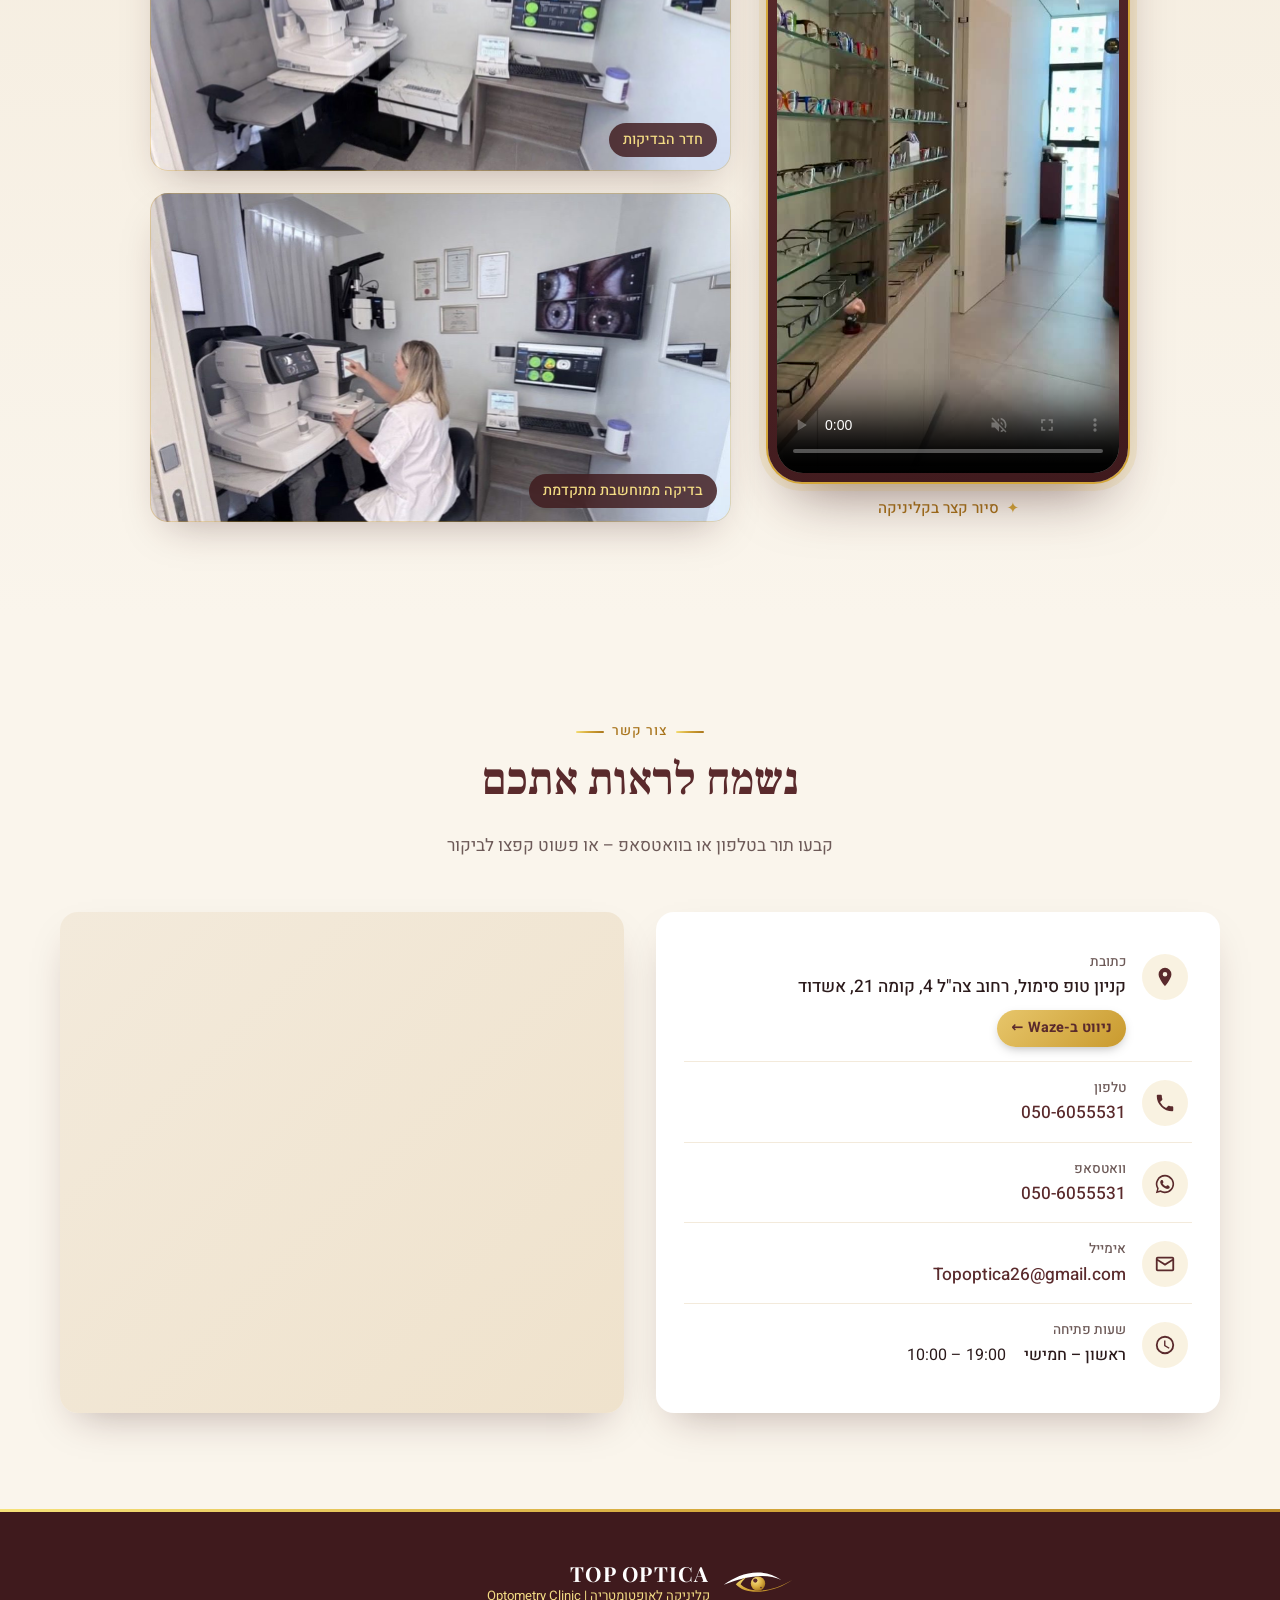
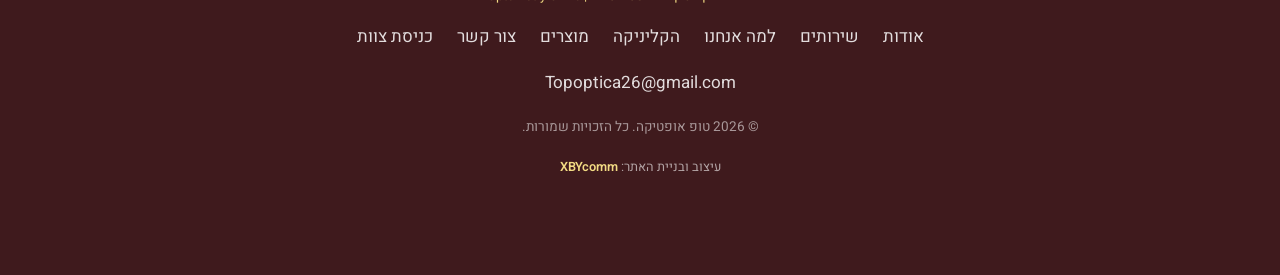
==== commit 9b751a65: "Connect online booking, show products + staff login links" ====
--- a/index.html
+++ b/index.html
@@ -20,8 +20,8 @@
   <link rel="preconnect" href="https://fonts.googleapis.com">
   <link rel="preconnect" href="https://fonts.gstatic.com" crossorigin>
   <link href="https://fonts.googleapis.com/css2?family=Frank+Ruhl+Libre:wght@500;700;900&family=Heebo:wght@300;400;500;700&family=Playfair+Display:wght@600;700&display=swap" rel="stylesheet">
-  <link rel="stylesheet" href="assets/styles.css">
-  <link rel="stylesheet" href="assets/booking.css">
+  <link rel="stylesheet" href="assets/styles.css?v=20261104b">
+  <link rel="stylesheet" href="assets/booking.css?v=20261104b">
 </head>
 <body>
   <a class="skip-link" href="#main">דילוג לתוכן הראשי</a>
@@ -45,7 +45,7 @@
           <li><a href="#services">שירותים</a></li>
           <li><a href="#why">למה אנחנו</a></li>
           <li><a href="#clinic">הקליניקה</a></li>
-          <li data-products-link hidden><a href="products.html">מוצרים</a></li>
+          <li data-products-link><a href="products.html">מוצרים</a></li>
           <li><a href="#contact">צור קשר</a></li>
         </ul>
         <a class="btn btn-gold btn-sm" data-href="tel" data-book href="#contact">קביעת תור</a>
@@ -221,7 +221,7 @@
         <div><strong>TOP OPTICA</strong><span><span>קליניקה לאופטומטריה</span> | <span lang="en" dir="ltr">Optometry Clinic</span></span></div>
       </div>
       <nav class="footer-nav" aria-label="ניווט תחתון">
-        <a href="#about">אודות</a><a href="#services">שירותים</a><a href="#why">למה אנחנו</a><a href="#clinic">הקליניקה</a><a href="products.html" data-products-link hidden>מוצרים</a><a href="#contact">צור קשר</a>
+        <a href="#about">אודות</a><a href="#services">שירותים</a><a href="#why">למה אנחנו</a><a href="#clinic">הקליניקה</a><a href="products.html" data-products-link>מוצרים</a><a href="#contact">צור קשר</a><a href="admin.html" rel="nofollow">כניסת צוות</a>
       </nav>
       <p class="footer-email"><a data-href="email" data-bind="email" href="mailto:Topoptica26@gmail.com" dir="ltr">Topoptica26@gmail.com</a></p>
       <div class="footer-social" id="footer-social"></div>
@@ -279,9 +279,9 @@
     </defs>
   </svg>
 
-  <script src="assets/config.js"></script>
-  <script src="assets/api.js"></script>
-  <script src="assets/main.js"></script>
-  <script src="assets/booking.js"></script>
+  <script src="assets/config.js?v=20261104b"></script>
+  <script src="assets/api.js?v=20261104b"></script>
+  <script src="assets/main.js?v=20261104b"></script>
+  <script src="assets/booking.js?v=20261104b"></script>
 </body>
 </html>
--- a/assets/booking.css
+++ b/assets/booking.css
@@ -0,0 +1,175 @@
+/* ==== Top Optica – online booking modal, products page & shared extras ==== */
+.btn-ghost{background:transparent;border-color:rgba(90,42,44,.28);color:var(--burgundy)}
+.btn-ghost:hover{background:var(--burgundy);border-color:var(--burgundy);color:var(--white)}
+.btn-danger{background:#8f2430;color:#fff;box-shadow:0 10px 24px -12px rgba(143,36,48,.8)}
+.btn-danger:hover{background:#a52a38}
+.btn[disabled]{opacity:.55;cursor:not-allowed;transform:none!important}
+body.bk-lock{overflow:hidden}
+
+/* Floating "book" pill (only when online booking is on) */
+.book-float{position:fixed;right:18px;bottom:20px;z-index:118;display:none;align-items:center;gap:.5em;padding:.8em 1.3em;border-radius:999px;border:0;background:var(--grad-gold);color:var(--burgundy-deep);font:700 1rem var(--sans);box-shadow:0 14px 30px -10px rgba(63,26,29,.6),0 0 0 4px rgba(255,255,255,.55);cursor:pointer;transition:transform .25s}
+.book-float svg{width:20px;height:20px}
+.book-float:hover{transform:translateY(-2px)}
+.has-booking .book-float{display:inline-flex;animation:bkPop .5s 1.2s both}
+@keyframes bkPop{from{opacity:0;transform:translateY(20px) scale(.9)}to{opacity:1;transform:none}}
+
+/* Dialog shell */
+.bk{border:0;padding:0;margin:auto;width:min(560px,100%);max-width:100%;max-height:min(760px,calc(100% - 32px));border-radius:24px;background:var(--cream);color:var(--ink);box-shadow:0 40px 80px -30px rgba(30,12,14,.7);overflow:hidden}
+.bk[open]{display:flex;animation:bkIn .35s cubic-bezier(.2,.8,.2,1)}
+.bk::backdrop{background:rgba(30,12,14,.62);backdrop-filter:blur(4px);-webkit-backdrop-filter:blur(4px)}
+@keyframes bkIn{from{opacity:0;transform:translateY(24px) scale(.98)}to{opacity:1;transform:none}}
+.bk-panel{display:flex;flex-direction:column;width:100%;max-height:inherit;min-height:0}
+.bk-head{display:flex;align-items:center;justify-content:space-between;gap:12px;padding:16px 16px 12px;background:linear-gradient(160deg,var(--burgundy),var(--burgundy-deep));color:var(--white)}
+.bk-titles{text-align:center}
+.bk-kicker{margin:0;font:700 .7rem "Playfair Display",var(--serif);letter-spacing:.28em;color:var(--gold-light)}
+.bk-head h2{margin:0;font-size:1.35rem;color:var(--white)}
+.bk-icon{width:42px;height:42px;flex:none;border-radius:50%;border:1px solid rgba(243,220,132,.35);background:rgba(255,255,255,.06);color:var(--gold-light);display:grid;place-items:center;cursor:pointer;transition:background .2s}
+.bk-icon:hover{background:rgba(255,255,255,.14)}
+.bk-icon svg{width:20px;height:20px}
+.bk-steps{list-style:none;margin:0;padding:10px 16px 14px;display:grid;grid-template-columns:repeat(4,1fr);gap:6px;background:var(--burgundy-deep);counter-reset:s}
+.bk-steps[hidden]{display:none}
+.bk-steps li{position:relative;display:flex;flex-direction:column;align-items:center;gap:4px;font-size:.74rem;color:rgba(255,255,255,.55);font-weight:500}
+.bk-steps li span{width:26px;height:26px;border-radius:50%;display:grid;place-items:center;font-size:.8rem;font-weight:700;border:1.5px solid rgba(243,220,132,.35);color:rgba(255,255,255,.7);background:var(--burgundy-deep);transition:all .3s;position:relative;z-index:1}
+.bk-steps li::before{content:"";position:absolute;top:13px;left:50%;width:100%;height:2px;background:rgba(243,220,132,.18)}
+.bk-steps li:first-child::before{display:none}
+.bk-steps li.is-done span,.bk-steps li.is-on span{background:var(--grad-gold);border-color:transparent;color:var(--burgundy-deep)}
+.bk-steps li.is-done::before,.bk-steps li.is-on::before{background:var(--gold)}
+.bk-steps li.is-on{color:var(--gold-light)}
+.bk-steps li.is-on span{box-shadow:0 0 0 4px rgba(212,167,58,.25)}
+.bk-body{flex:1 1 auto;min-height:0;overflow-y:auto;overscroll-behavior:contain;padding:22px 20px 26px;outline:0}
+.bk-h{font-size:1.45rem;color:var(--burgundy);margin:0 0 .25em}
+.bk-sub{color:var(--muted);margin:0 0 18px;font-size:.98rem}
+.bk-foot{display:flex;align-items:center;justify-content:space-between;gap:14px;padding:12px 16px calc(12px + env(safe-area-inset-bottom));background:var(--white);border-top:1px solid rgba(212,167,58,.3);box-shadow:0 -12px 24px -18px rgba(63,26,29,.35)}
+.bk-foot[hidden]{display:none}
+.bk-sum{display:flex;flex-direction:column;line-height:1.3;min-width:0;font-size:.9rem;color:var(--muted)}
+.bk-sum strong{color:var(--burgundy);font-size:.95rem;white-space:nowrap;overflow:hidden;text-overflow:ellipsis}
+.bk-next{flex:none;padding:.8em 1.6em}
+.bk-live{position:absolute;width:1px;height:1px;overflow:hidden;clip:rect(0 0 0 0)}
+
+/* Step 1 – services */
+.bk-svcs{display:grid;gap:10px}
+.bk-svc{display:flex;align-items:center;justify-content:space-between;gap:14px;width:100%;text-align:start;padding:16px 18px;border-radius:16px;border:1.5px solid rgba(212,167,58,.28);background:var(--white);font:inherit;color:inherit;cursor:pointer;box-shadow:0 8px 18px -14px rgba(63,26,29,.4);transition:border-color .2s,transform .2s,box-shadow .2s;animation:bkUp .45s var(--d,0ms) both}
+.bk-svc:hover{border-color:var(--gold);transform:translateY(-2px);box-shadow:0 14px 26px -16px rgba(63,26,29,.5)}
+.bk-svc.is-on{border-color:var(--gold);background:linear-gradient(0deg,rgba(212,167,58,.08),rgba(212,167,58,.08)),var(--white)}
+.bk-svc-main{display:flex;flex-direction:column;gap:2px;min-width:0}
+.bk-svc-name{font-weight:700;color:var(--burgundy);font-size:1.05rem}
+.bk-svc-desc{font-size:.86rem;color:var(--muted);line-height:1.45}
+.bk-svc-meta{display:flex;flex-direction:column;align-items:flex-end;gap:4px;flex:none}
+.bk-chip{font-size:.78rem;font-weight:500;padding:3px 10px;border-radius:999px;background:rgba(90,42,44,.07);color:var(--burgundy-soft);white-space:nowrap}
+.bk-price{font-weight:700;color:var(--gold-dark)}
+@keyframes bkUp{from{opacity:0;transform:translateY(10px)}to{opacity:1;transform:none}}
+
+/* Step 2 – date strip + slots */
+.bk-strip-wrap{position:relative;margin:0 -20px 18px}
+.bk-strip{display:flex;align-items:flex-end;gap:8px;overflow-x:auto;scroll-snap-type:x proximity;padding:20px 20px 8px;scrollbar-width:none}
+.bk-strip::-webkit-scrollbar{display:none}
+.bk-month{flex:none;align-self:stretch;writing-mode:vertical-rl;transform:rotate(180deg);font-size:.7rem;font-weight:700;letter-spacing:.12em;color:var(--gold-dark);padding:4px 0;border-inline-start:1px dashed rgba(212,167,58,.5);margin-inline:2px}
+.bk-day{flex:none;scroll-snap-align:center;width:58px;padding:10px 0 9px;border-radius:16px;border:1.5px solid rgba(212,167,58,.28);background:var(--white);font:inherit;color:var(--ink);cursor:pointer;display:flex;flex-direction:column;align-items:center;gap:2px;transition:all .2s}
+.bk-day:hover:not([disabled]){border-color:var(--gold);transform:translateY(-2px)}
+.bk-dw{font-size:.78rem;color:var(--muted);font-weight:500}
+.bk-dn{font:700 1.35rem/1.1 "Playfair Display",var(--serif);color:var(--burgundy)}
+.bk-dot{width:6px;height:6px;border-radius:50%;background:var(--gold);margin-top:3px}
+.bk-day[disabled]{opacity:.38;cursor:not-allowed;background:transparent;border-style:dashed}
+.bk-day[disabled] .bk-dot{background:transparent}
+.bk-day.is-on{background:linear-gradient(160deg,var(--burgundy),var(--burgundy-deep));border-color:var(--burgundy);box-shadow:0 12px 22px -12px rgba(63,26,29,.8);transform:translateY(-3px)}
+.bk-day.is-on .bk-dw{color:var(--gold-light)}.bk-day.is-on .bk-dn{color:var(--white)}.bk-day.is-on .bk-dot{background:var(--gold-light)}
+.bk-strip-nav{display:none;position:absolute;top:50%;z-index:2;width:34px;height:34px;margin-top:-8px;border-radius:50%;border:1px solid rgba(212,167,58,.5);background:var(--white);color:var(--burgundy);font-size:1.4rem;line-height:1;cursor:pointer;box-shadow:var(--shadow)}
+.bk-strip-nav.prev{right:4px}.bk-strip-nav.next{left:4px}
+@media (hover:hover) and (min-width:600px){.bk-strip-nav{display:grid;place-items:center}.bk-strip{padding-inline:44px}}
+.bk-date-t{font-weight:700;color:var(--burgundy);margin:0 0 10px}
+.bk-sg{margin-bottom:14px}
+.bk-sg-t{margin:0 0 8px;font-size:.8rem;font-weight:700;letter-spacing:.06em;color:var(--gold-dark);display:flex;align-items:center;gap:8px}
+.bk-sg-t::after{content:"";flex:1;height:1px;background:rgba(212,167,58,.35)}
+.bk-sg-list{display:grid;grid-template-columns:repeat(auto-fill,minmax(76px,1fr));gap:8px}
+.bk-slot{padding:10px 0;border-radius:12px;border:1.5px solid rgba(90,42,44,.16);background:var(--white);font:600 1rem var(--sans);color:var(--burgundy);cursor:pointer;transition:all .18s;animation:bkUp .35s var(--d,0ms) both}
+.bk-slot:hover{border-color:var(--gold);background:rgba(212,167,58,.08)}
+.bk-slot.is-on{background:var(--grad-gold);border-color:transparent;color:var(--burgundy-deep);box-shadow:0 10px 20px -10px rgba(168,116,28,.9)}
+
+/* Step 3 – details */
+.bk-form{display:grid;gap:14px}
+.bk-field{display:grid;gap:6px;font-size:.92rem;font-weight:500;color:var(--ink)}
+.bk-field b{color:var(--gold-dark)}
+.bk-field em{font-style:normal;color:var(--muted);font-weight:400;font-size:.82rem}
+.bk-field input,.bk-field textarea,.adm input,.adm select,.adm textarea{width:100%;font:inherit;font-size:16px;padding:12px 14px;border-radius:12px;border:1.5px solid rgba(90,42,44,.18);background:var(--white);color:var(--ink);transition:border-color .2s,box-shadow .2s}
+.bk-field input:focus,.bk-field textarea:focus,.adm input:focus,.adm select:focus,.adm textarea:focus{outline:0;border-color:var(--gold);box-shadow:0 0 0 4px rgba(212,167,58,.2)}
+.bk-field [aria-invalid="true"]{border-color:#b3261e;box-shadow:0 0 0 4px rgba(179,38,30,.12)}
+.bk-field input[dir="ltr"]{text-align:right}
+.bk-hp{position:absolute!important;left:-9999px;width:1px;height:1px;overflow:hidden}
+.bk-err{margin:0;padding:10px 14px;border-radius:12px;background:#fbe9e7;color:#8c1d18;font-weight:500;font-size:.92rem}
+.bk-err[hidden]{display:none}
+.bk-note{margin:0;font-size:.84rem;color:var(--muted)}
+
+/* Step 4 – done / cancel */
+.bk-done{text-align:center;display:grid;justify-items:center;gap:6px}
+.bk-check{width:84px;height:84px;margin-bottom:6px}
+.bk-check svg{width:100%;height:100%;fill:none;stroke-linecap:round;stroke-linejoin:round}
+.bk-check circle{stroke:var(--gold);stroke-width:3;stroke-dasharray:151;stroke-dashoffset:151;animation:bkDraw .7s .1s forwards;fill:rgba(212,167,58,.12)}
+.bk-check path{stroke:var(--burgundy);stroke-width:4;stroke-dasharray:40;stroke-dashoffset:40;animation:bkDraw .45s .7s forwards}
+@keyframes bkDraw{to{stroke-dashoffset:0}}
+.bk-card{width:100%;margin:10px 0 8px;padding:6px 18px;border-radius:16px;background:var(--white);box-shadow:var(--shadow);border-inline-start:4px solid var(--gold);text-align:start}
+.bk-card div{display:flex;justify-content:space-between;gap:16px;padding:10px 0;border-bottom:1px solid var(--cream-2)}
+.bk-card div:last-child{border-bottom:0}
+.bk-card dt{color:var(--muted);font-size:.88rem}
+.bk-card dd{margin:0;font-weight:700;color:var(--burgundy);text-align:end}
+.bk-done-a{display:flex;flex-wrap:wrap;justify-content:center;gap:10px;margin-top:12px;width:100%}
+.bk-loading,.bk-error,.bk-empty{display:grid;justify-items:center;gap:12px;text-align:center;padding:40px 10px;color:var(--muted)}
+.bk-error-t{color:var(--burgundy);font-weight:700;margin:0}
+.bk-error-a{display:flex;gap:10px;flex-wrap:wrap;justify-content:center}
+.bk-spin{width:38px;height:38px;border-radius:50%;border:3px solid rgba(212,167,58,.25);border-top-color:var(--gold);animation:spin .8s linear infinite}
+
+/* Mobile: full-height bottom sheet */
+@media (max-width:600px){
+  .bk{width:100%;max-height:100%;height:100%;border-radius:0;margin:0;inset:0}
+  .bk[open]{animation:bkSheet .38s cubic-bezier(.2,.8,.2,1)}
+  .bk-head{padding:calc(10px + env(safe-area-inset-top)) 12px 10px}
+  .bk-body{padding:20px 16px 24px}
+  .bk-strip-wrap{margin-inline:-16px}.bk-strip{padding-inline:16px}
+  .bk-done-a .btn{flex:1 1 100%}
+  .book-float{right:14px;bottom:16px;padding:.75em 1.15em;font-size:.95rem}
+}
+@keyframes bkSheet{from{transform:translateY(100%)}to{transform:none}}
+
+/* Demo ribbon */
+.is-demo body::after{content:"DEMO · נתוני דוגמה – לא אמיתי";position:fixed;top:calc(var(--header-h,64px) + 8px);left:50%;transform:translateX(-50%);z-index:9999;background:#1f6f43;color:#fff;font:700 .72rem var(--sans);letter-spacing:.06em;padding:4px 14px;border-radius:999px;pointer-events:none;box-shadow:0 4px 10px rgba(0,0,0,.25);opacity:.92;white-space:nowrap}
+.is-demo body.adm::after{top:auto;bottom:10px}
+
+/* ===== Products page ===== */
+.page-hero{position:relative;overflow:hidden;color:var(--white);text-align:center;padding:64px 0 90px;background:radial-gradient(900px 500px at 20% 10%,rgba(212,167,58,.2),transparent 60%),linear-gradient(160deg,var(--burgundy),var(--burgundy-deep))}
+.page-hero::after{content:"";position:absolute;inset-inline:0;bottom:-1px;height:50px;background:var(--cream);clip-path:ellipse(70% 100% at 50% 100%)}
+.page-hero h1{font-size:clamp(2rem,4.6vw,3.2rem);font-weight:900;margin:0 0 .3em}
+.page-hero p{color:rgba(255,255,255,.85);max-width:36em;margin:0 auto}
+.page-hero .eyebrow{justify-content:center}
+.page-hero .eyebrow::after{content:"";width:28px;height:2px;background:var(--grad-gold);border-radius:2px}
+.pr-filters{display:flex;flex-wrap:wrap;justify-content:center;gap:8px;margin:0 0 32px}
+.pr-filters[hidden]{display:none}
+.pr-filter{padding:.5em 1.1em;border-radius:999px;border:1.5px solid rgba(90,42,44,.2);background:var(--white);font:500 .95rem var(--sans);color:var(--burgundy);cursor:pointer;transition:all .2s}
+.pr-filter[aria-pressed="true"]{background:var(--burgundy);border-color:var(--burgundy);color:var(--gold-light)}
+.pr-grid{display:grid;grid-template-columns:repeat(auto-fill,minmax(250px,1fr));gap:24px}
+.pr-card{display:flex;flex-direction:column;background:var(--white);border-radius:var(--radius);overflow:hidden;box-shadow:var(--shadow);border:1px solid rgba(212,167,58,.18);transition:transform .3s,box-shadow .3s}
+.pr-card:hover{transform:translateY(-5px);box-shadow:0 26px 50px -20px rgba(63,26,29,.45)}
+.pr-img{position:relative;aspect-ratio:4/3;background:linear-gradient(135deg,var(--cream-2),#efe2cc);display:grid;place-items:center;overflow:hidden}
+.pr-img img{width:100%;height:100%;object-fit:cover}
+.pr-img svg{width:64px;height:64px;color:rgba(168,116,28,.55)}
+.pr-badge{position:absolute;top:12px;inset-inline-start:12px;font-size:.75rem;font-weight:700;padding:4px 10px;border-radius:999px;background:rgba(63,26,29,.85);color:var(--gold-light)}
+.pr-badge.out{background:#6d5a58;color:#fff}
+.pr-body{display:flex;flex-direction:column;gap:6px;padding:18px 20px 20px;flex:1}
+.pr-cat{font-size:.78rem;font-weight:700;letter-spacing:.06em;color:var(--gold-dark)}
+.pr-body h3{font-size:1.2rem;color:var(--burgundy);margin:0}
+.pr-body p{color:var(--muted);font-size:.93rem;margin:0;flex:1}
+.pr-foot{display:flex;align-items:center;justify-content:space-between;gap:10px;margin-top:10px}
+.pr-price{font:700 1.3rem "Playfair Display",var(--serif);color:var(--burgundy)}
+.pr-empty{max-width:560px;margin:0 auto;text-align:center;padding:56px 28px;border-radius:28px;background:var(--white);box-shadow:var(--shadow);border:1px solid rgba(212,167,58,.3);position:relative;overflow:hidden}
+.pr-empty::before{content:"";position:absolute;inset:0;background:radial-gradient(500px 220px at 50% 0%,rgba(212,167,58,.14),transparent 70%);pointer-events:none}
+.pr-empty-mark{margin-bottom:18px;animation:float 5s ease-in-out infinite}
+.pr-soon{display:inline-block;font:700 .8rem "Playfair Display",var(--serif);letter-spacing:.35em;color:var(--gold-dark);margin-bottom:8px}
+.pr-empty h2{font-size:clamp(1.7rem,3.4vw,2.3rem);color:var(--burgundy);margin:0 0 .4em}
+.pr-empty p{color:var(--muted)}
+.pr-empty .hero-cta{justify-content:center;margin:24px 0 0}
+
+/* Round burgundy badge for the eye mark on light backgrounds (the mark has a white upper lid) */
+.mark-badge{display:grid;place-items:center;width:96px;height:96px;margin:0 auto;border-radius:50%;background:radial-gradient(circle at 35% 30%,var(--burgundy-soft),var(--burgundy-deep));box-shadow:0 0 0 5px rgba(212,167,58,.35),0 18px 30px -14px rgba(63,26,29,.7)}
+.mark-badge svg{width:70px;height:35px}
+
+/* When online booking is on, the online CTA leads; the phone button turns secondary */
+.has-booking .hero-cta a.btn-gold[data-href="tel"]{background:transparent;border-color:rgba(255,255,255,.7);color:var(--white);box-shadow:none}
+.has-booking .hero-cta a.btn-gold[data-href="tel"]:hover{background:var(--white);color:var(--burgundy)}
